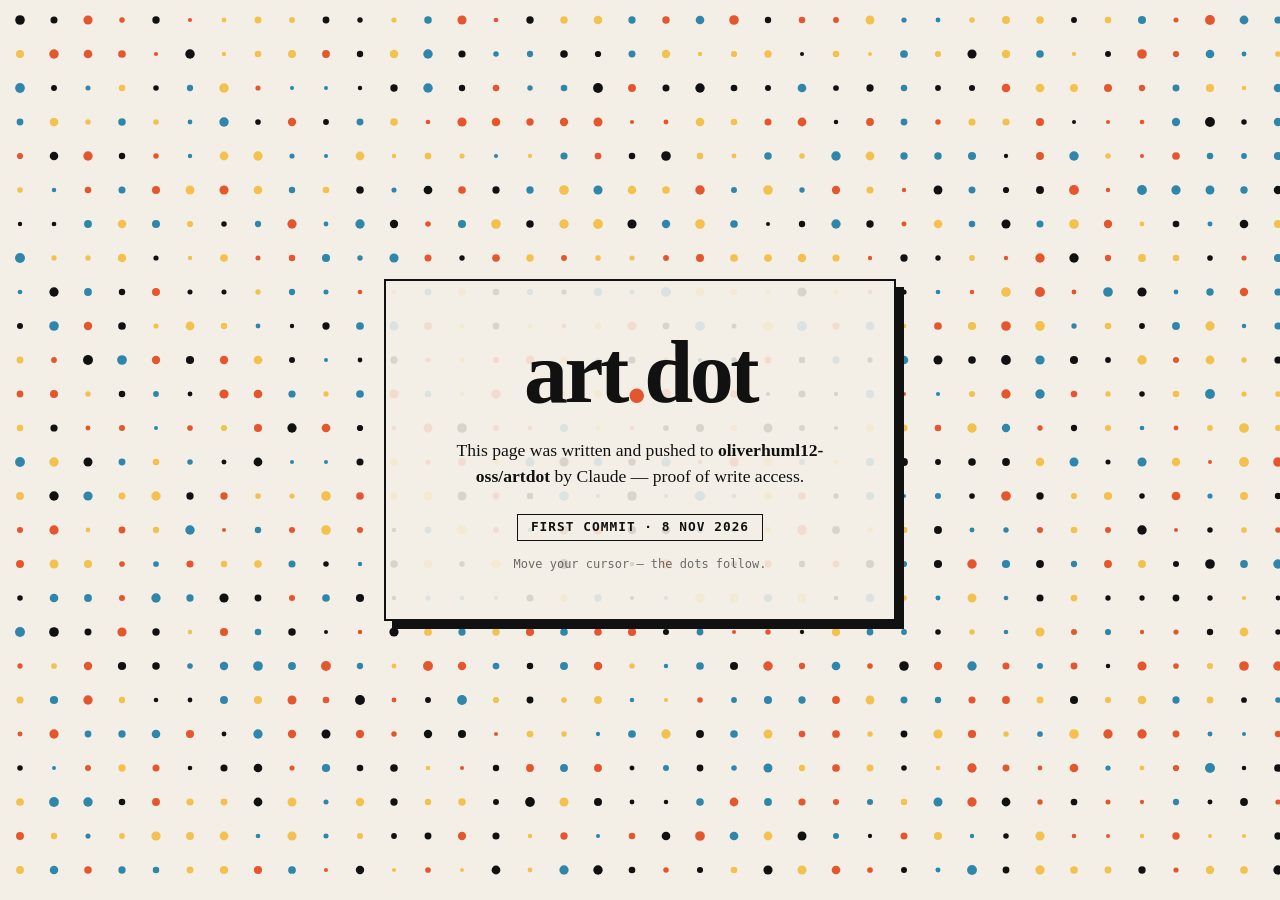
==== index.html @ b4661377 "Add artdot landing page proving write access Co-Authored-By: Claude Opus 5.5 <noreply@anthropic.com>" ====
<!DOCTYPE html>
<html lang="en">
<head>
<meta charset="UTF-8">
<meta name="viewport" content="width=device-width, initial-scale=1">
<title>artdot — written by Claude</title>
<style>
  :root { --ink:#111; --paper:#f4efe6; --accent:#e4572e; }
  * { box-sizing:border-box; margin:0; }
  body {
    min-height:100vh; display:grid; place-items:center;
    background:var(--paper); color:var(--ink);
    font-family: Georgia, "Times New Roman", serif;
    overflow:hidden;
  }
  canvas { position:fixed; inset:0; z-index:0; }
  main {
    position:relative; z-index:1; text-align:center;
    padding:3rem 2.5rem; background:rgba(244,239,230,.88);
    border:2px solid var(--ink); box-shadow:8px 8px 0 var(--ink);
    max-width:32rem;
  }
  h1 { font-size:clamp(3rem,10vw,5.5rem); letter-spacing:-.04em; line-height:1; }
  h1 span { color:var(--accent); }
  p { margin-top:1.25rem; font-size:1.1rem; line-height:1.5; }
  .stamp {
    display:inline-block; margin-top:1.5rem; padding:.4rem .8rem;
    font:600 .8rem/1 ui-monospace, Menlo, monospace; text-transform:uppercase;
    letter-spacing:.08em; border:1.5px solid var(--ink);
  }
  small { display:block; margin-top:1rem; font:.75rem ui-monospace, Menlo, monospace; opacity:.6; }
</style>
</head>
<body>
<canvas id="dots"></canvas>
<main>
  <h1>art<span>.</span>dot</h1>
  <p>This page was written and pushed to <strong>oliverhuml12-oss/artdot</strong> by Claude — proof of write access.</p>
  <div class="stamp">First commit · 8 Nov 2026</div>
  <small>Move your cursor — the dots follow.</small>
</main>
<script>
  const c = document.getElementById('dots'), x = c.getContext('2d');
  let W, H, dots = [], m = { x: -999, y: -999 };
  const colors = ['#111', '#e4572e', '#2e86ab', '#f2c14e'];
  function size() {
    W = c.width = innerWidth; H = c.height = innerHeight;
    dots = [];
    for (let gx = 20; gx < W; gx += 34)
      for (let gy = 20; gy < H; gy += 34)
        dots.push({ ox: gx, oy: gy, x: gx, y: gy, c: colors[(Math.random() * colors.length) | 0], r: 2 + Math.random() * 3 });
  }
  addEventListener('resize', size);
  addEventListener('pointermove', e => { m.x = e.clientX; m.y = e.clientY; });
  function tick() {
    x.clearRect(0, 0, W, H);
    for (const d of dots) {
      const dx = m.x - d.ox, dy = m.y - d.oy, dist = Math.hypot(dx, dy);
      const pull = dist < 160 ? (1 - dist / 160) * 0.35 : 0;
      d.x += (d.ox + dx * pull - d.x) * 0.12;
      d.y += (d.oy + dy * pull - d.y) * 0.12;
      x.fillStyle = d.c;
      x.beginPath(); x.arc(d.x, d.y, d.r * (1 + pull * 2), 0, 7); x.fill();
    }
    requestAnimationFrame(tick);
  }
  size(); tick();
</script>
</body>
</html>
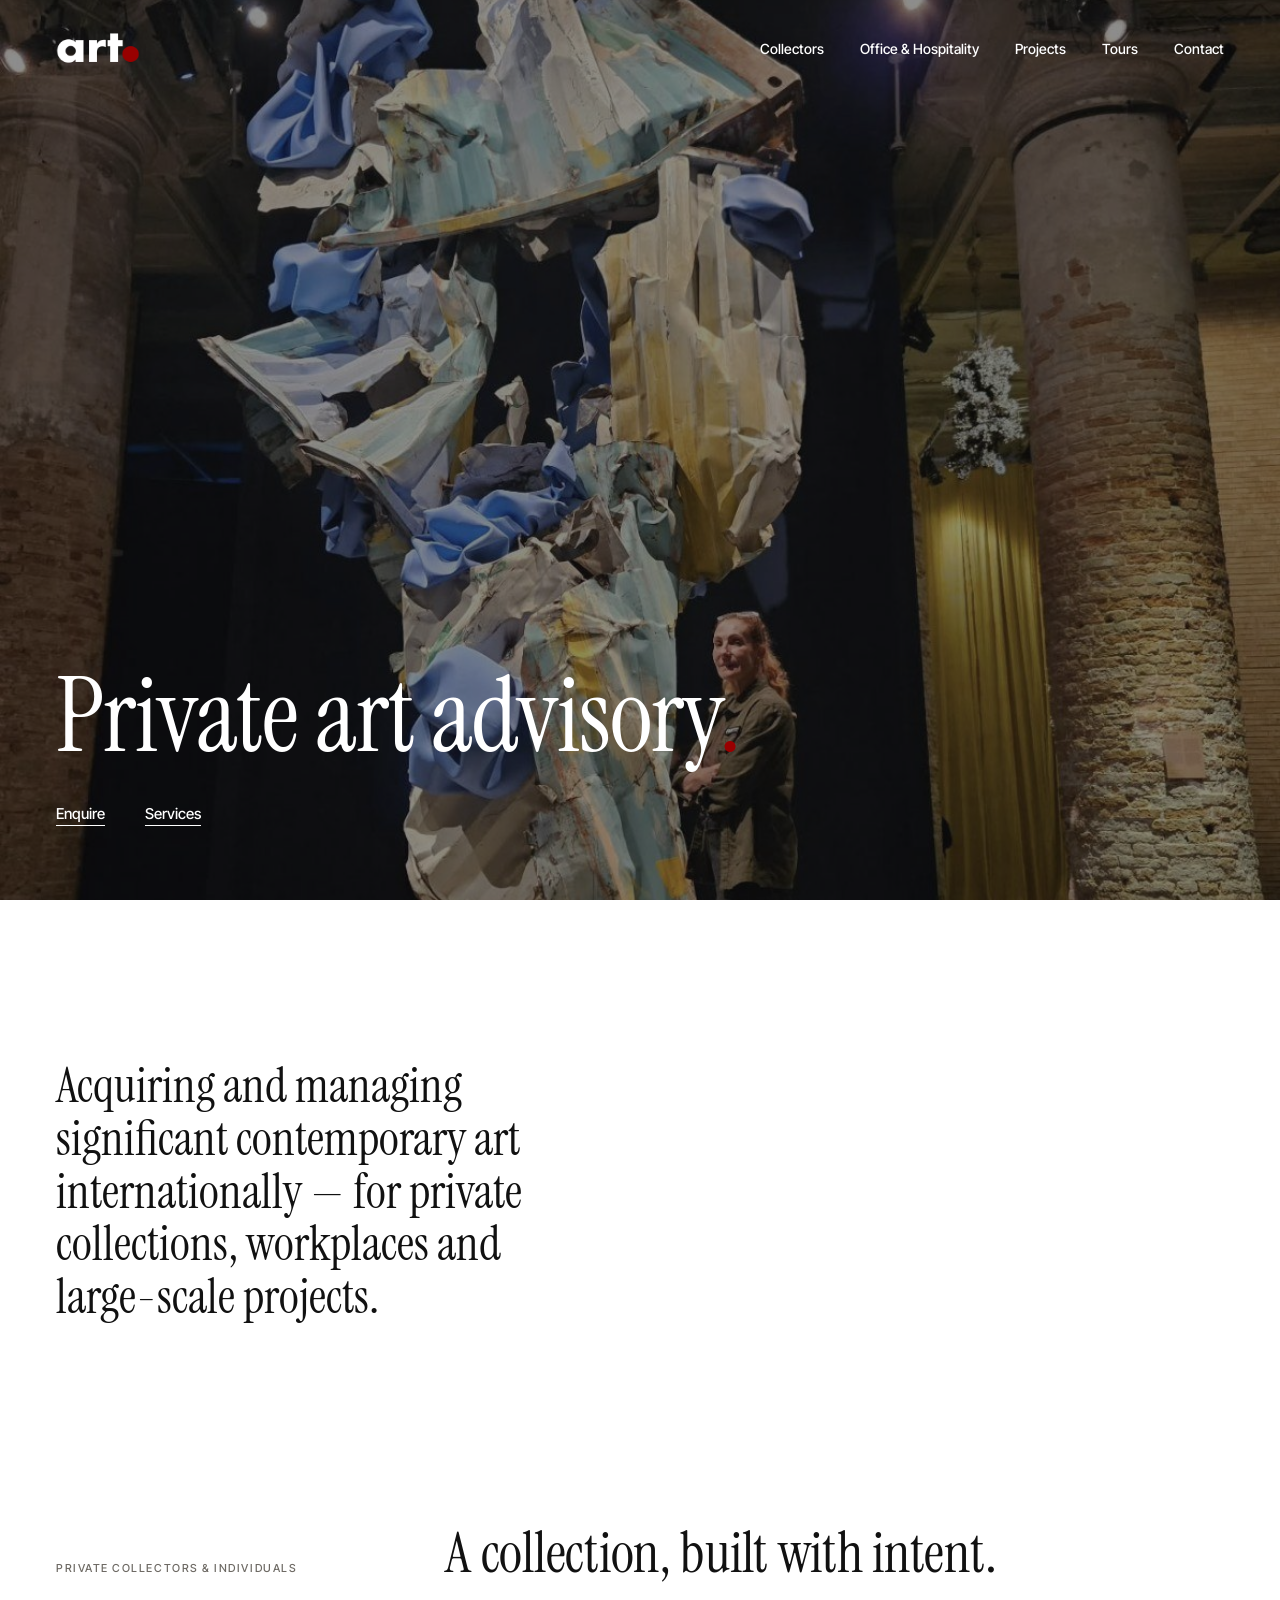
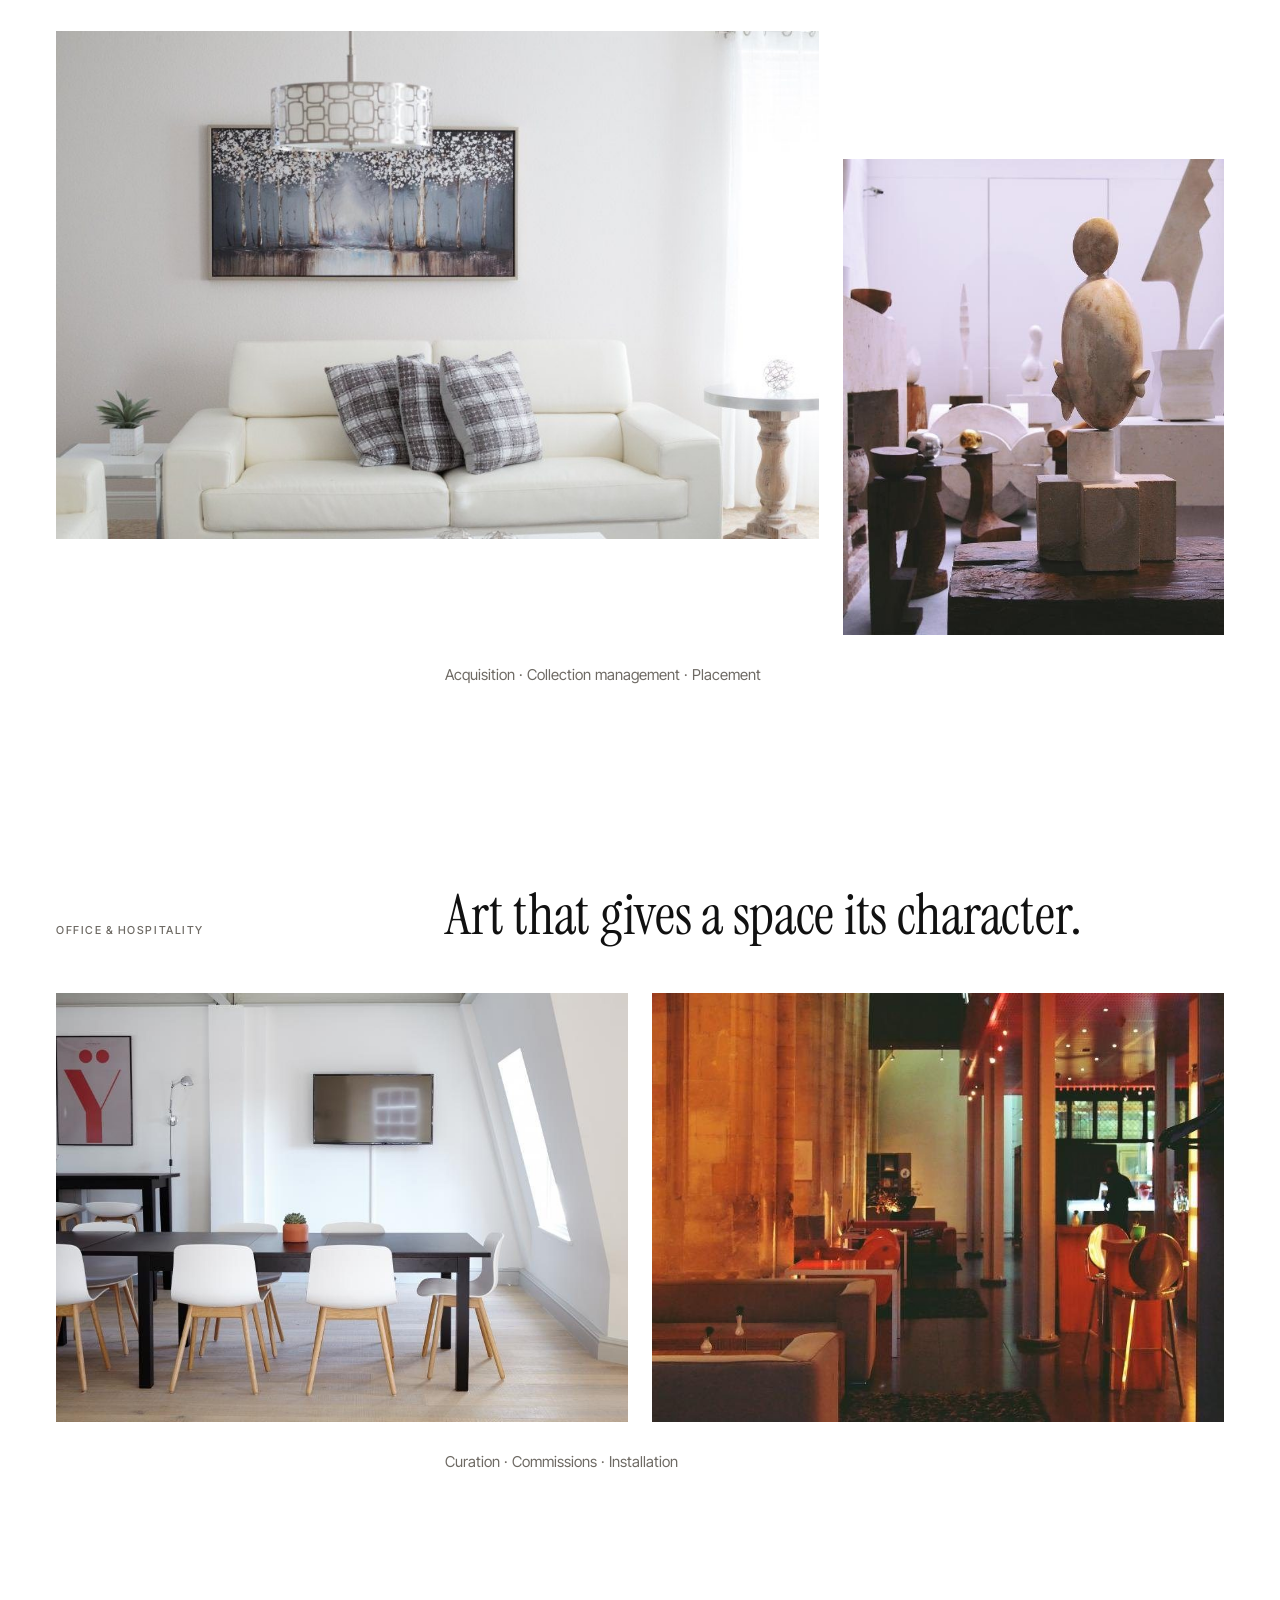
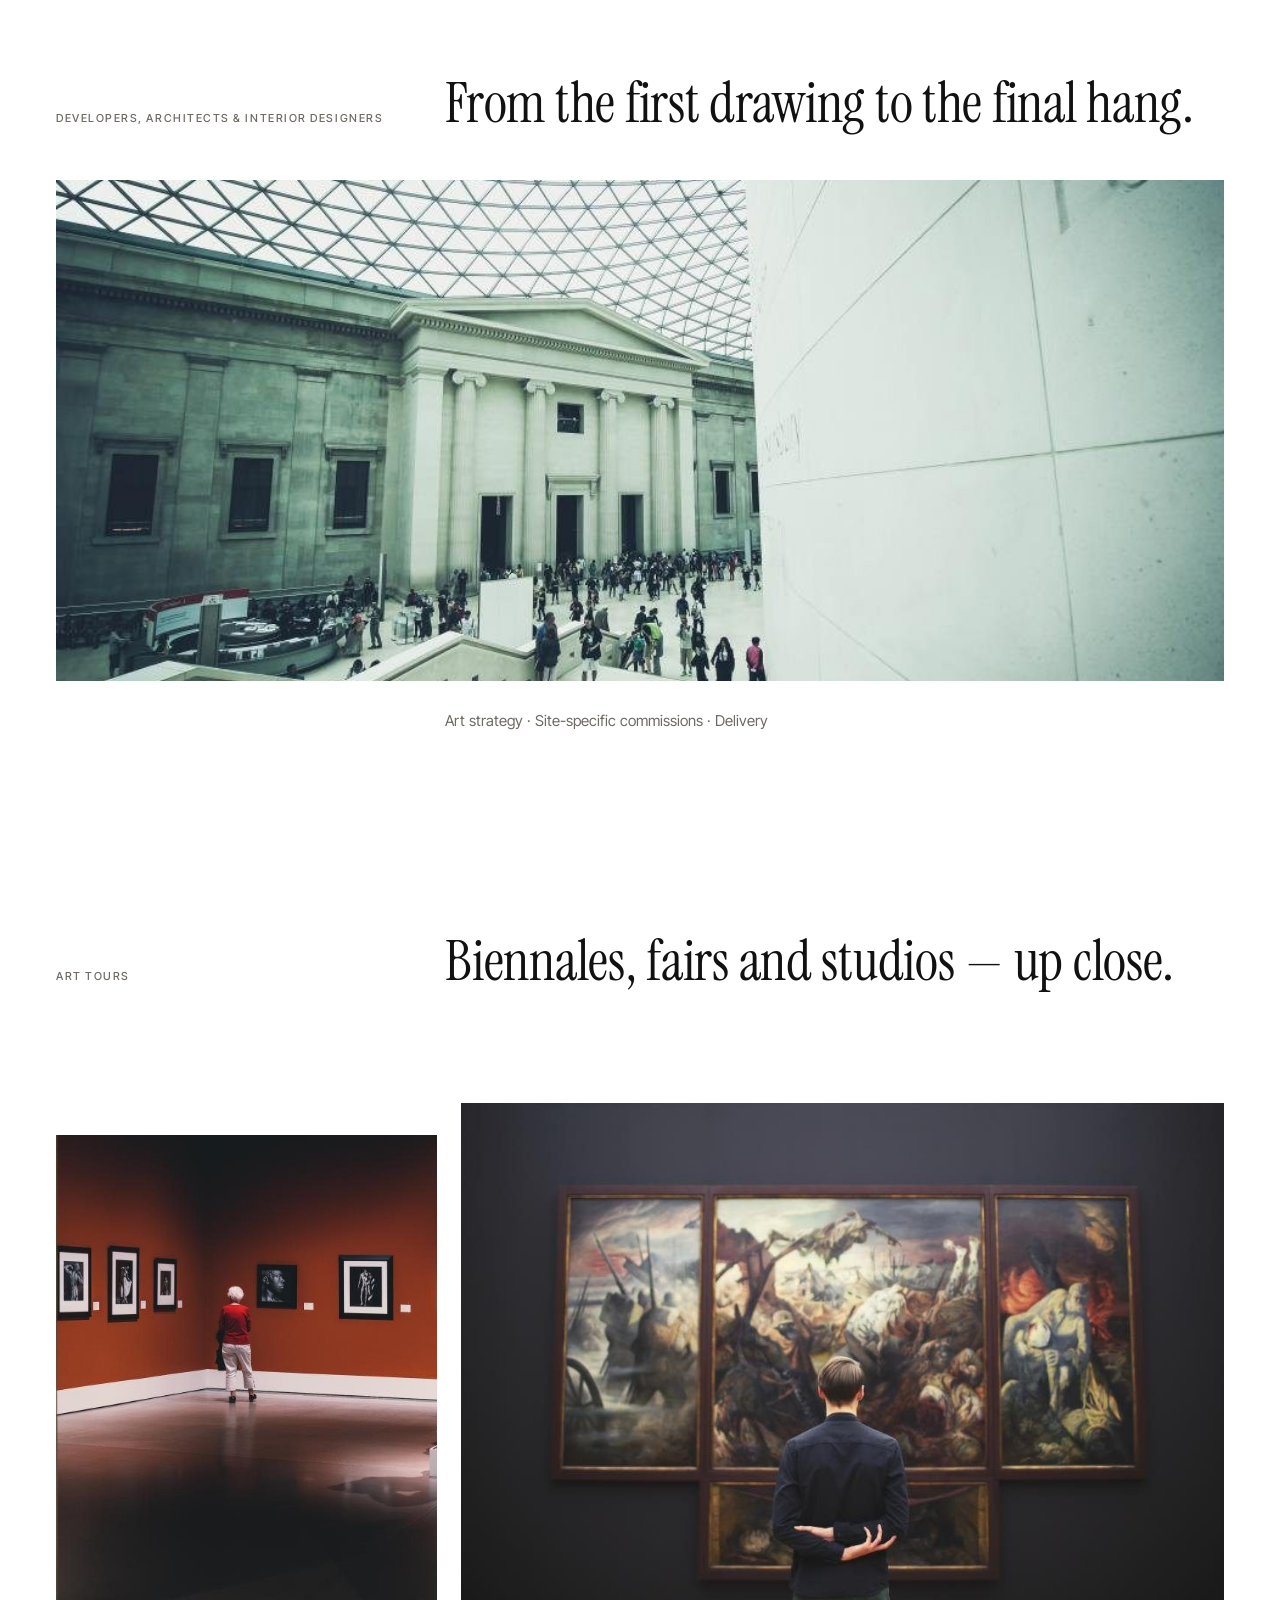
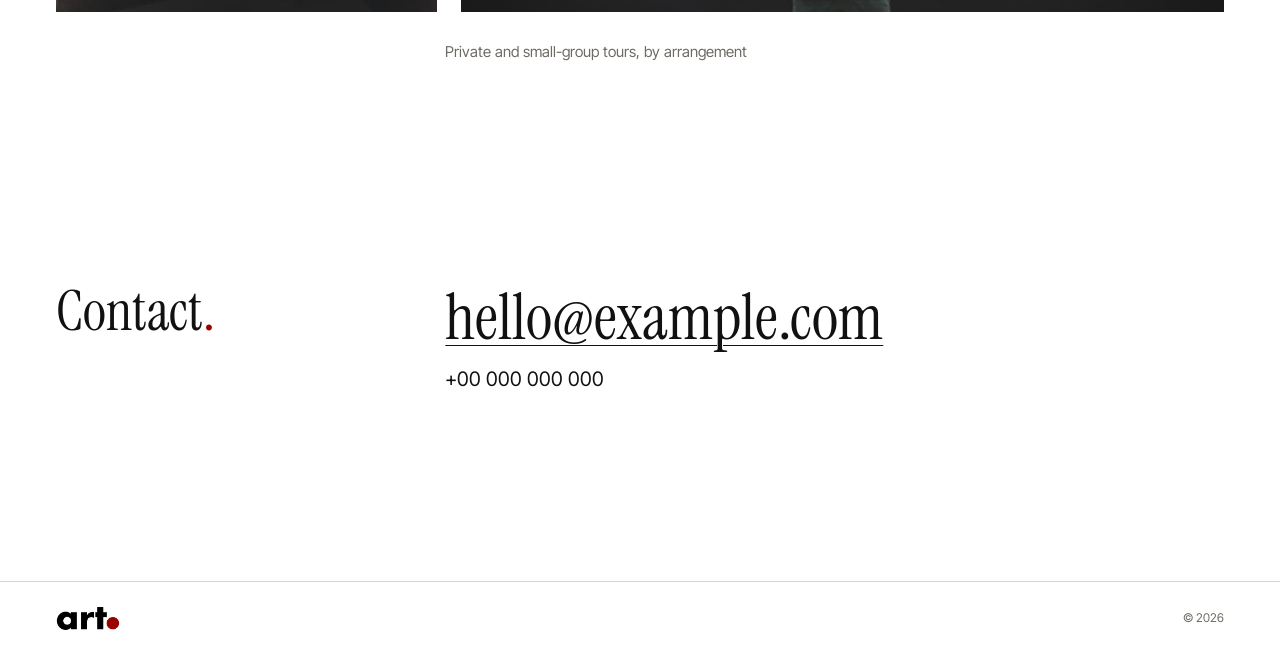
==== commit 1b0e069e: "Build one-page portfolio site for art. private art advisory Mobile-first static site: full-bleed dar" ====
--- a/index.html
+++ b/index.html
@@ -1,70 +1,97 @@
 <!DOCTYPE html>
 <html lang="en">
 <head>
-<meta charset="UTF-8">
+<meta charset="utf-8">
 <meta name="viewport" content="width=device-width, initial-scale=1">
-<title>artdot — written by Claude</title>
-<style>
-  :root { --ink:#111; --paper:#f4efe6; --accent:#e4572e; }
-  * { box-sizing:border-box; margin:0; }
-  body {
-    min-height:100vh; display:grid; place-items:center;
-    background:var(--paper); color:var(--ink);
-    font-family: Georgia, "Times New Roman", serif;
-    overflow:hidden;
-  }
-  canvas { position:fixed; inset:0; z-index:0; }
-  main {
-    position:relative; z-index:1; text-align:center;
-    padding:3rem 2.5rem; background:rgba(244,239,230,.88);
-    border:2px solid var(--ink); box-shadow:8px 8px 0 var(--ink);
-    max-width:32rem;
-  }
-  h1 { font-size:clamp(3rem,10vw,5.5rem); letter-spacing:-.04em; line-height:1; }
-  h1 span { color:var(--accent); }
-  p { margin-top:1.25rem; font-size:1.1rem; line-height:1.5; }
-  .stamp {
-    display:inline-block; margin-top:1.5rem; padding:.4rem .8rem;
-    font:600 .8rem/1 ui-monospace, Menlo, monospace; text-transform:uppercase;
-    letter-spacing:.08em; border:1.5px solid var(--ink);
-  }
-  small { display:block; margin-top:1rem; font:.75rem ui-monospace, Menlo, monospace; opacity:.6; }
-</style>
+<title>art. — Private art advisory</title>
+<meta name="description" content="Private art advisory for collectors, workplaces, hospitality and large-scale art projects.">
+<meta name="theme-color" content="#111111">
+<link rel="icon" href="assets/favicon.svg" type="image/svg+xml">
+<link rel="preconnect" href="https://fonts.googleapis.com">
+<link rel="preconnect" href="https://fonts.gstatic.com" crossorigin>
+<link href="https://fonts.googleapis.com/css2?family=Instrument+Serif:ital@0;1&family=Inter+Tight:wght@400;500&display=swap" rel="stylesheet">
+<link rel="stylesheet" href="styles.css">
 </head>
 <body>
-<canvas id="dots"></canvas>
-<main>
-  <h1>art<span>.</span>dot</h1>
-  <p>This page was written and pushed to <strong>oliverhuml12-oss/artdot</strong> by Claude — proof of write access.</p>
-  <div class="stamp">First commit · 8 Nov 2026</div>
-  <small>Move your cursor — the dots follow.</small>
+
+<header class="header">
+  <a href="#top" class="header__logo">
+    <img class="logo-light" src="assets/logo-light.png" alt="art." width="920" height="360">
+    <img class="logo-dark" src="assets/logo-dark.png" alt="" width="920" height="360">
+  </a>
+  <button class="header__toggle" type="button" aria-expanded="false" aria-controls="menu">Menu</button>
+  <nav class="menu" id="menu" aria-label="Main">
+    <a href="#collectors">Collectors</a>
+    <a href="#workplaces">Office &amp; Hospitality</a>
+    <a href="#projects">Projects</a>
+    <a href="#tours">Tours</a>
+    <a href="#contact">Contact</a>
+  </nav>
+</header>
+
+<main id="top">
+
+  <section class="hero">
+    <img class="hero__img" src="assets/img/advisor.jpg" alt="The advisor beside a suspended sculpture at the Arsenale, Venice" width="1192" height="1205">
+    <div class="hero__text">
+      <h1>Private art advisory<span class="dot">.</span></h1>
+      <div class="hero__links">
+        <a href="#contact">Enquire</a>
+        <a href="#collectors">Services</a>
+      </div>
+    </div>
+  </section>
+
+  <section class="intro wrap">
+    <p>Acquiring and managing significant contemporary art internationally — for private collections, workplaces and large-scale projects.</p>
+  </section>
+
+  <section class="section wrap" id="collectors">
+    <h2 class="section__title"><span class="label">Private collectors &amp; individuals</span>A collection, built with intent.</h2>
+    <div class="pair pair--offset">
+      <img src="assets/img/collectors.jpg" alt="A large painting above a white sofa" width="960" height="640" loading="lazy">
+      <img src="assets/img/collectors-2.jpg" alt="Sculptures in a white studio" width="960" height="720" loading="lazy">
+    </div>
+    <p class="section__meta">Acquisition · Collection management · Placement</p>
+  </section>
+
+  <section class="section wrap" id="workplaces">
+    <h2 class="section__title"><span class="label">Office &amp; Hospitality</span>Art that gives a space its character.</h2>
+    <div class="pair pair--even">
+      <img src="assets/img/office.jpg" alt="A meeting room with artwork on the wall" width="960" height="640" loading="lazy">
+      <img src="assets/img/hospitality.jpg" alt="A hotel lounge and bar" width="960" height="541" loading="lazy">
+    </div>
+    <p class="section__meta">Curation · Commissions · Installation</p>
+  </section>
+
+  <section class="section wrap" id="projects">
+    <h2 class="section__title"><span class="label">Developers, architects &amp; interior designers</span>From the first drawing to the final hang.</h2>
+    <img class="wide" src="assets/img/architecture.jpg" alt="A glass-roofed atrium" width="960" height="640" loading="lazy">
+    <p class="section__meta">Art strategy · Site-specific commissions · Delivery</p>
+  </section>
+
+  <section class="section wrap" id="tours">
+    <h2 class="section__title"><span class="label">Art tours</span>Biennales, fairs and studios — up close.</h2>
+    <div class="pair pair--offset pair--flip">
+      <img src="assets/img/tours.jpg" alt="A visitor studying a large painting" width="960" height="579" loading="lazy">
+      <img src="assets/img/tours-2.jpg" alt="A visitor in a gallery with red walls" width="960" height="640" loading="lazy">
+    </div>
+    <p class="section__meta">Private and small-group tours, by arrangement</p>
+  </section>
+
+  <section class="contact wrap" id="contact">
+    <h2>Contact<span class="dot">.</span></h2>
+    <a class="contact__mail" href="mailto:hello@example.com">hello@example.com</a>
+    <a href="tel:+00000000000">+00 000 000 000</a>
+  </section>
+
 </main>
-<script>
-  const c = document.getElementById('dots'), x = c.getContext('2d');
-  let W, H, dots = [], m = { x: -999, y: -999 };
-  const colors = ['#111', '#e4572e', '#2e86ab', '#f2c14e'];
-  function size() {
-    W = c.width = innerWidth; H = c.height = innerHeight;
-    dots = [];
-    for (let gx = 20; gx < W; gx += 34)
-      for (let gy = 20; gy < H; gy += 34)
-        dots.push({ ox: gx, oy: gy, x: gx, y: gy, c: colors[(Math.random() * colors.length) | 0], r: 2 + Math.random() * 3 });
-  }
-  addEventListener('resize', size);
-  addEventListener('pointermove', e => { m.x = e.clientX; m.y = e.clientY; });
-  function tick() {
-    x.clearRect(0, 0, W, H);
-    for (const d of dots) {
-      const dx = m.x - d.ox, dy = m.y - d.oy, dist = Math.hypot(dx, dy);
-      const pull = dist < 160 ? (1 - dist / 160) * 0.35 : 0;
-      d.x += (d.ox + dx * pull - d.x) * 0.12;
-      d.y += (d.oy + dy * pull - d.y) * 0.12;
-      x.fillStyle = d.c;
-      x.beginPath(); x.arc(d.x, d.y, d.r * (1 + pull * 2), 0, 7); x.fill();
-    }
-    requestAnimationFrame(tick);
-  }
-  size(); tick();
-</script>
+
+<footer class="footer wrap">
+  <img src="assets/logo-dark.png" alt="art." width="920" height="360" loading="lazy">
+  <span>© 2026</span>
+</footer>
+
+<script src="script.js" defer></script>
 </body>
 </html>
--- a/styles.css
+++ b/styles.css
@@ -0,0 +1,331 @@
+/* art. — mobile first */
+
+:root {
+  --ink: #111111;
+  --paper: #ffffff;
+  --stone: #6e6a64;
+  --plaster: #d9d4cc;
+  --red: #990000;
+  --serif: "Instrument Serif", Georgia, serif;
+  --sans: "Inter Tight", system-ui, sans-serif;
+  --gutter: 20px;
+}
+
+*, *::before, *::after { box-sizing: border-box; }
+
+html { scroll-behavior: smooth; -webkit-text-size-adjust: 100%; }
+@media (prefers-reduced-motion: reduce) { html { scroll-behavior: auto; } }
+
+body {
+  margin: 0;
+  background: var(--paper);
+  color: var(--ink);
+  font: 400 16px/1.55 var(--sans);
+  -webkit-font-smoothing: antialiased;
+}
+
+img { display: block; max-width: 100%; height: auto; }
+h1, h2, p { margin: 0; font-weight: 400; }
+a { color: inherit; }
+:focus-visible { outline: 2px solid var(--red); outline-offset: 3px; }
+
+.wrap { padding-left: var(--gutter); padding-right: var(--gutter); }
+.dot { color: var(--red); }
+.label {
+  display: block;
+  margin-bottom: 14px;
+  font: 500 11px/1.4 var(--sans);
+  letter-spacing: .14em;
+  text-transform: uppercase;
+  color: var(--stone);
+}
+
+/* Header */
+
+.header {
+  position: absolute;
+  inset: 0 0 auto 0;
+  z-index: 10;
+  display: flex;
+  align-items: center;
+  justify-content: space-between;
+  height: 64px;
+  padding: 0 var(--gutter);
+  color: var(--paper);
+}
+.header__logo { position: relative; z-index: 2; display: block; }
+.header__logo img { width: 64px; }
+.header__logo .logo-dark { display: none; }
+
+.header__toggle {
+  position: relative;
+  z-index: 2;
+  min-height: 44px;
+  padding: 0;
+  border: 0;
+  background: none;
+  color: inherit;
+  font: 500 14px var(--sans);
+  cursor: pointer;
+}
+
+.menu {
+  position: fixed;
+  inset: 0;
+  z-index: 1;
+  display: none;
+  flex-direction: column;
+  justify-content: center;
+  padding: 0 var(--gutter);
+  background: var(--paper);
+  color: var(--ink);
+}
+.menu a {
+  padding: 14px 0;
+  border-bottom: 1px solid var(--plaster);
+  font: 36px/1.1 var(--serif);
+  text-decoration: none;
+}
+.menu a:first-child { border-top: 1px solid var(--plaster); }
+
+.is-open .menu { display: flex; }
+.is-open .header { position: fixed; color: var(--ink); }
+.is-open .header__logo .logo-light { display: none; }
+.is-open .header__logo .logo-dark { display: block; }
+.is-open { overflow: hidden; }
+
+/* Hero */
+
+.hero {
+  position: relative;
+  height: 100vh;
+  height: 100svh;
+  min-height: 560px;
+  overflow: hidden;
+  background: var(--ink);
+  color: var(--paper);
+}
+.hero__img {
+  position: absolute;
+  inset: 0;
+  width: 100%;
+  height: 100%;
+  object-fit: cover;
+  object-position: 58% 35%;
+}
+.hero::after {
+  content: "";
+  position: absolute;
+  inset: 0;
+  background: rgba(17, 17, 17, .48);
+}
+.hero__text {
+  position: absolute;
+  z-index: 1;
+  left: var(--gutter);
+  right: var(--gutter);
+  bottom: 28px;
+}
+.hero h1 {
+  font: 46px/.95 var(--serif);
+  letter-spacing: -.01em;
+}
+.hero__links { display: flex; gap: 28px; margin-top: 18px; }
+.hero__links a {
+  display: inline-flex;
+  align-items: center;
+  min-height: 44px;
+  font-size: 15px;
+  font-weight: 500;
+  text-decoration: underline;
+  text-decoration-thickness: 1px;
+  text-underline-offset: 6px;
+}
+
+/* Intro */
+
+.intro { padding-top: 88px; }
+.intro p { max-width: 30ch; font: 27px/1.2 var(--serif); }
+
+/* Sections */
+
+.section { padding-top: 112px; }
+.section__title {
+  margin-bottom: 28px;
+  font: 34px/1.05 var(--serif);
+  letter-spacing: -.005em;
+}
+.section__meta {
+  margin-top: 22px;
+  font-size: 14px;
+  color: var(--stone);
+}
+
+.pair img, .wide { width: 100%; object-fit: cover; }
+
+/* first image bleeds to the screen edge on phones */
+.pair img:first-child, .wide {
+  width: calc(100% + 2 * var(--gutter));
+  max-width: none;
+  margin-left: calc(-1 * var(--gutter));
+  aspect-ratio: 4 / 3;
+}
+.pair--offset img:last-child {
+  width: 64%;
+  margin: 12px 0 0 auto;
+  aspect-ratio: 4 / 5;
+}
+.pair--flip img:last-child { margin-left: 0; }
+
+/* office & hospitality: swipe on phones */
+.pair--even {
+  display: flex;
+  gap: 10px;
+  margin: 0 calc(-1 * var(--gutter));
+  padding: 0 var(--gutter);
+  overflow-x: auto;
+  scroll-snap-type: x mandatory;
+  scrollbar-width: none;
+}
+.pair--even::-webkit-scrollbar { display: none; }
+.pair--even img,
+.pair--even img:first-child {
+  flex: 0 0 84%;
+  width: 84%;
+  margin: 0;
+  aspect-ratio: 4 / 5;
+  scroll-snap-align: start;
+}
+
+/* Contact */
+
+.contact {
+  display: flex;
+  flex-direction: column;
+  align-items: flex-start;
+  gap: 6px;
+  padding-top: 136px;
+  padding-bottom: 120px;
+}
+.contact h2 { margin-bottom: 22px; font: 34px/1 var(--serif); }
+.contact a {
+  display: inline-flex;
+  align-items: center;
+  min-height: 44px;
+  font-size: 17px;
+  text-decoration: none;
+}
+.contact__mail {
+  font: 30px/1.1 var(--serif) !important;
+  text-decoration: underline !important;
+  text-decoration-thickness: 1px !important;
+  text-underline-offset: 6px;
+}
+.contact a:hover { color: var(--red); }
+
+/* Footer */
+
+.footer {
+  display: flex;
+  align-items: center;
+  justify-content: space-between;
+  padding-top: 24px;
+  padding-bottom: 32px;
+  border-top: 1px solid var(--plaster);
+  font-size: 12px;
+  color: var(--stone);
+}
+.footer img { width: 56px; }
+
+/* Desktop */
+
+@media (min-width: 900px) {
+  :root { --gutter: 56px; }
+
+  main > .wrap, .footer { max-width: 1440px; margin-left: auto; margin-right: auto; }
+
+  .header { height: 96px; }
+  .header__logo img { width: 84px; }
+  .header__toggle { display: none; }
+  .menu {
+    position: static;
+    display: flex;
+    flex-direction: row;
+    gap: 36px;
+    padding: 0;
+    background: none;
+    color: inherit;
+  }
+  .menu a, .menu a:first-child {
+    padding: 0;
+    border: 0;
+    font: 500 14px var(--sans);
+  }
+  .menu a:hover { text-decoration: underline; text-underline-offset: 6px; }
+
+  .hero { min-height: 680px; }
+  .hero__img { object-position: 50% 40%; }
+  .hero__text { bottom: 64px; }
+  .hero h1 { font-size: 104px; }
+  .hero__links { gap: 40px; margin-top: 26px; }
+
+  .intro { padding-top: 160px; }
+  .intro p { max-width: 24ch; font-size: 48px; line-height: 1.1; }
+
+  .section { padding-top: 200px; }
+  .section__title {
+    display: grid;
+    grid-template-columns: 1fr 2fr;
+    align-items: baseline;
+    margin-bottom: 48px;
+    font-size: 56px;
+  }
+  .section__title .label { margin: 0; }
+  .section__meta { margin-top: 28px; padding-left: calc(100% / 3); font-size: 15px; }
+
+  .pair img, .pair img:first-child, .wide {
+    width: 100%;
+    margin: 0;
+  }
+
+  .pair--offset {
+    display: grid;
+    grid-template-columns: 8fr 4fr;
+    gap: 24px;
+    align-items: end;
+  }
+  .pair--offset img:first-child { aspect-ratio: 3 / 2; }
+  .pair--offset img:last-child { width: 100%; margin: 0 0 -96px; aspect-ratio: 4 / 5; }
+  .pair--offset + .section__meta { margin-top: 124px; }
+
+  .pair--flip { grid-template-columns: 4fr 8fr; }
+  .pair--flip img:first-child { order: 2; }
+  .pair--flip img:last-child { order: 1; align-self: start; margin: 96px 0 0; }
+  .pair--flip + .section__meta { margin-top: 28px; }
+
+  .pair--even {
+    display: grid;
+    grid-template-columns: 1fr 1fr;
+    gap: 24px;
+    margin: 0;
+    padding: 0;
+    overflow: visible;
+  }
+  .pair--even img, .pair--even img:first-child { width: 100%; aspect-ratio: 4 / 3; }
+
+  .wide { aspect-ratio: 21 / 9; }
+
+  .contact {
+    display: grid;
+    grid-template-columns: 1fr 2fr;
+    column-gap: 0;
+    row-gap: 4px;
+    padding-top: 220px;
+    padding-bottom: 180px;
+  }
+  .contact h2 { grid-row: span 2; margin: 0; font-size: 56px; }
+  .contact__mail { font-size: 64px !important; }
+  .contact a:last-child { grid-column: 2; font-size: 20px; }
+
+  .footer img { width: 64px; }
+}
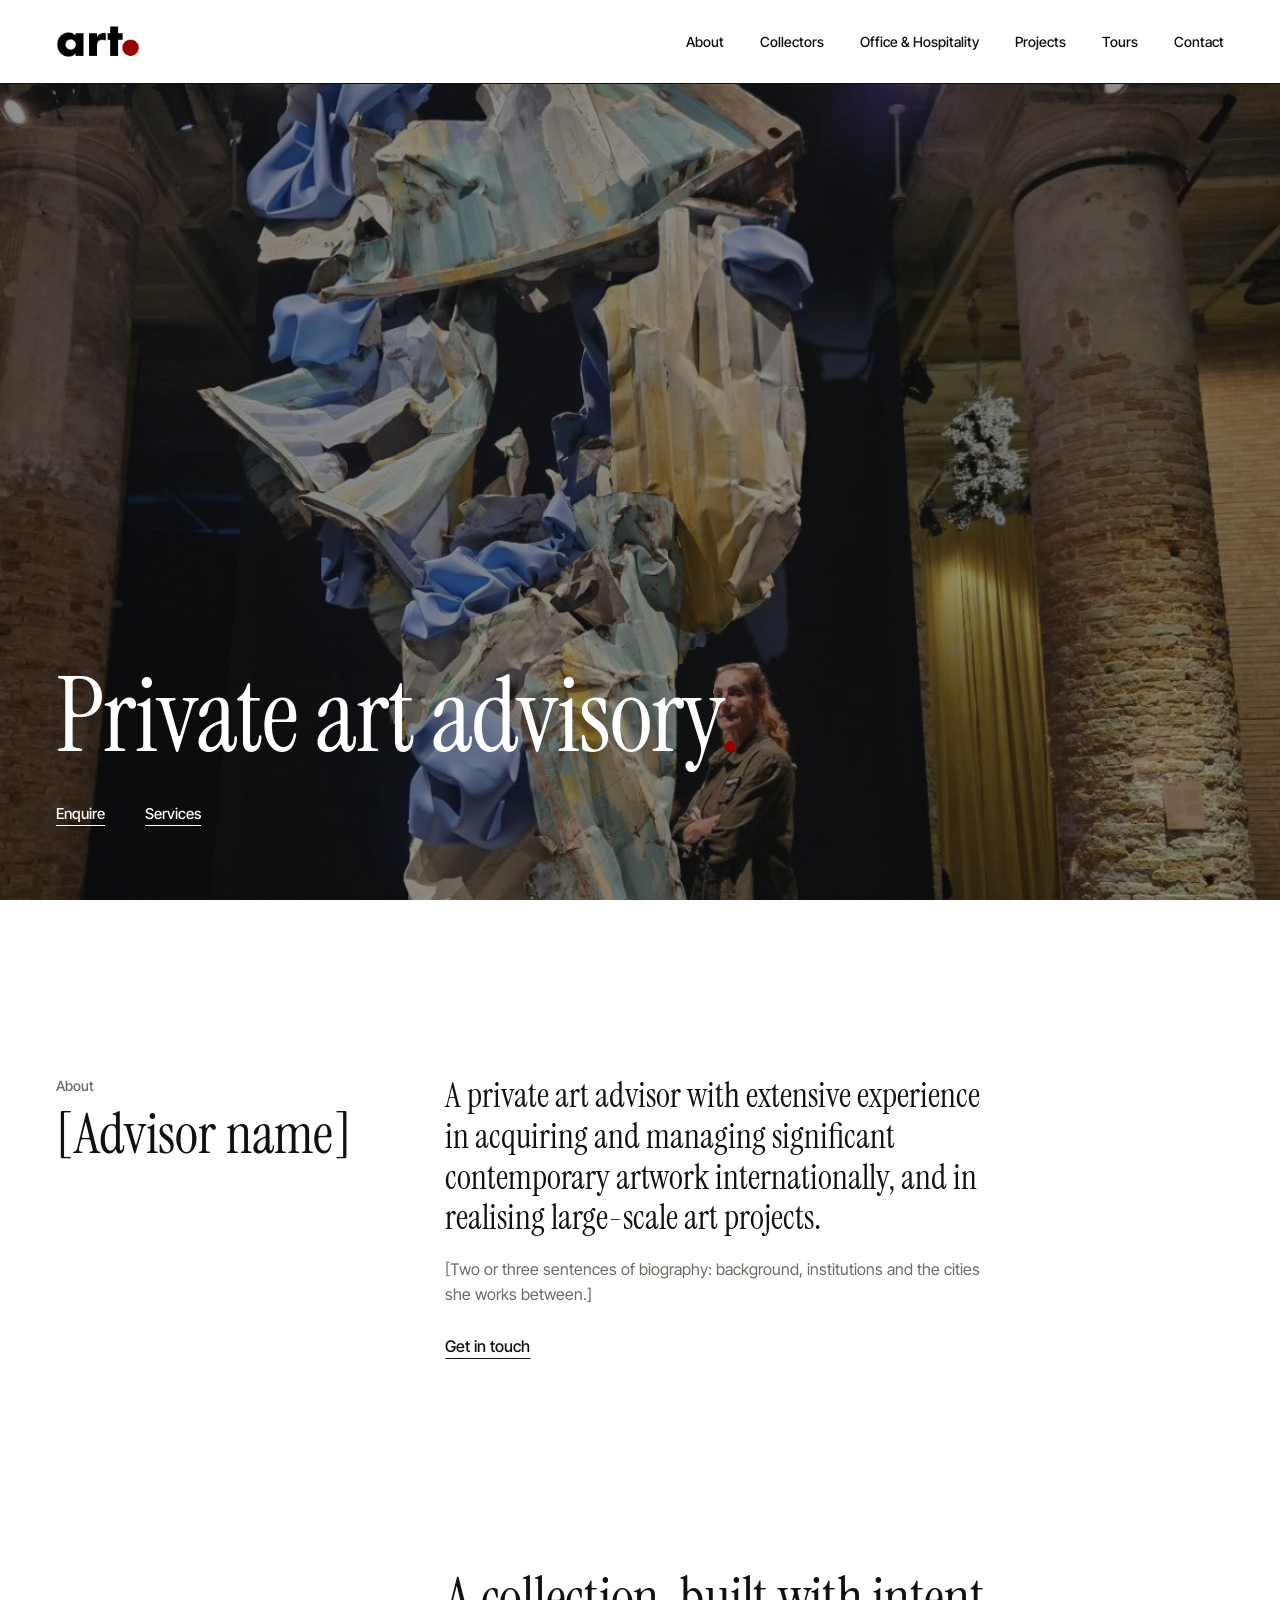
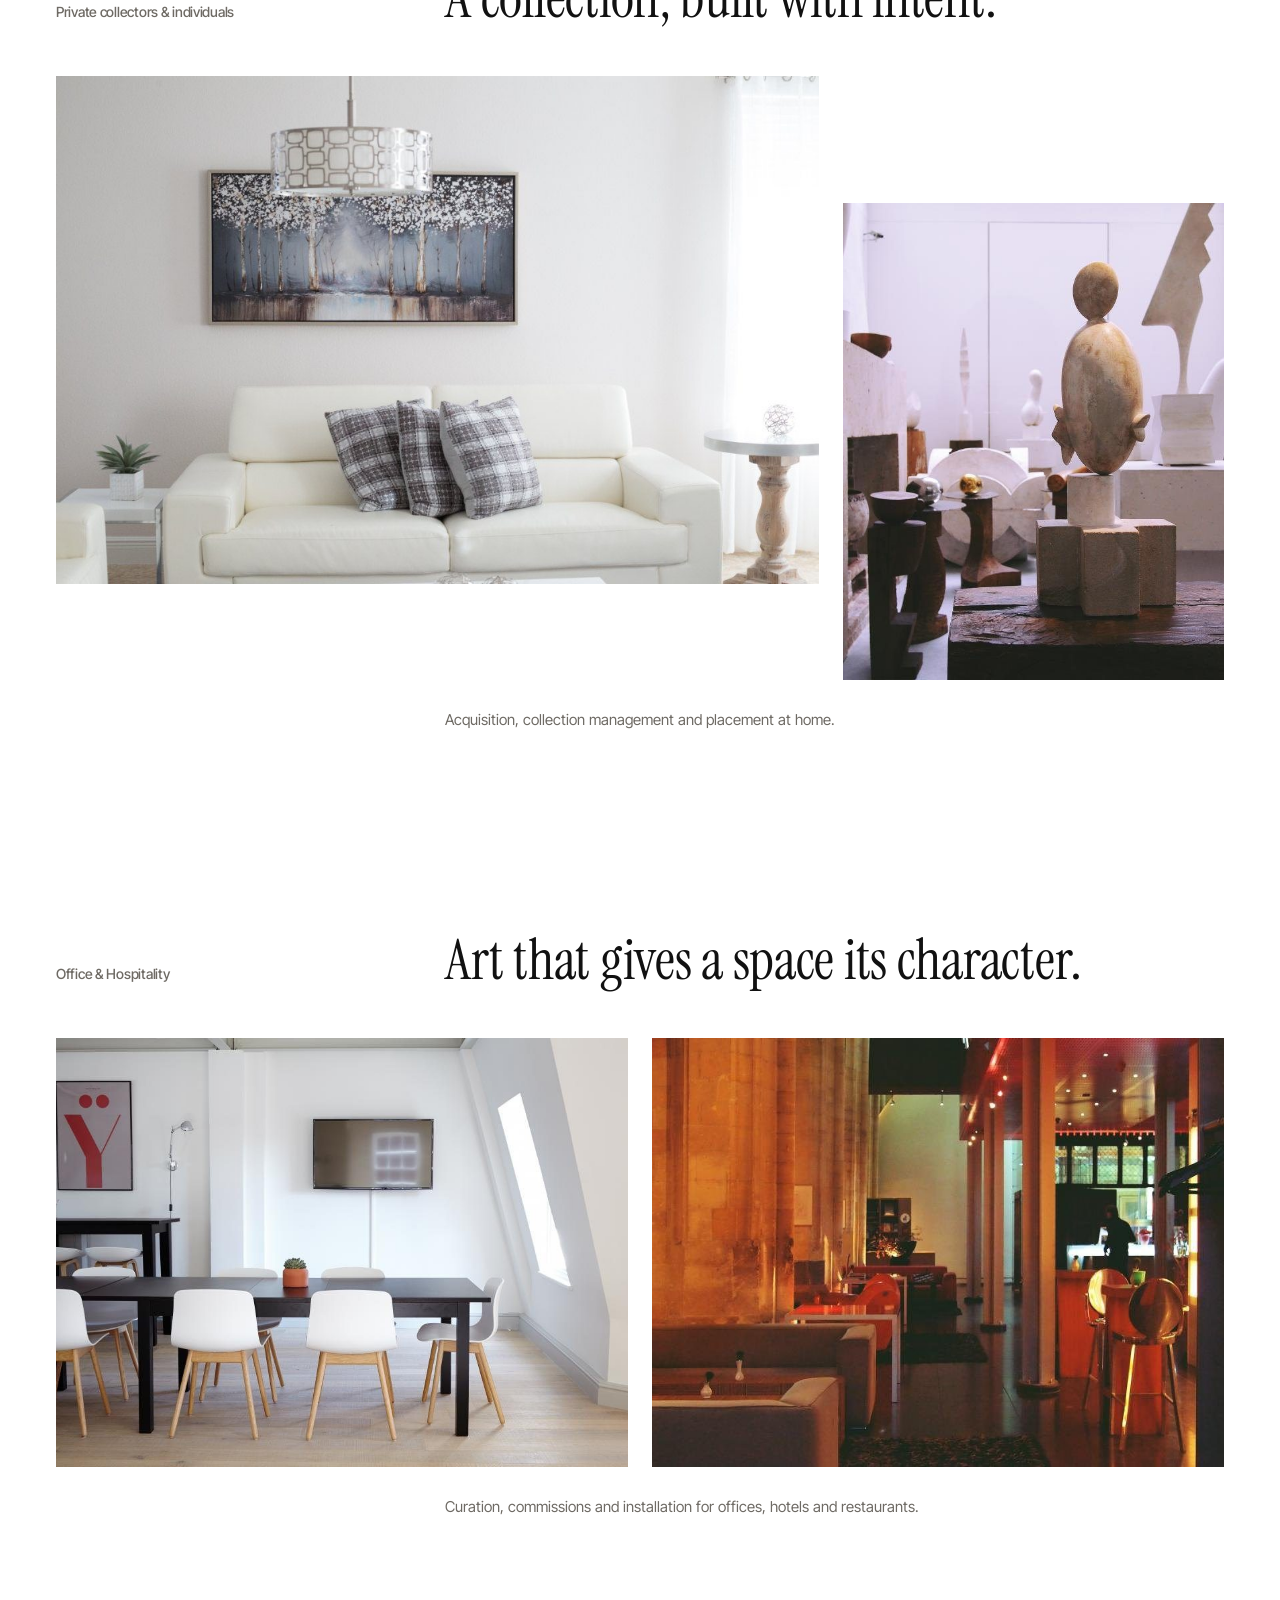
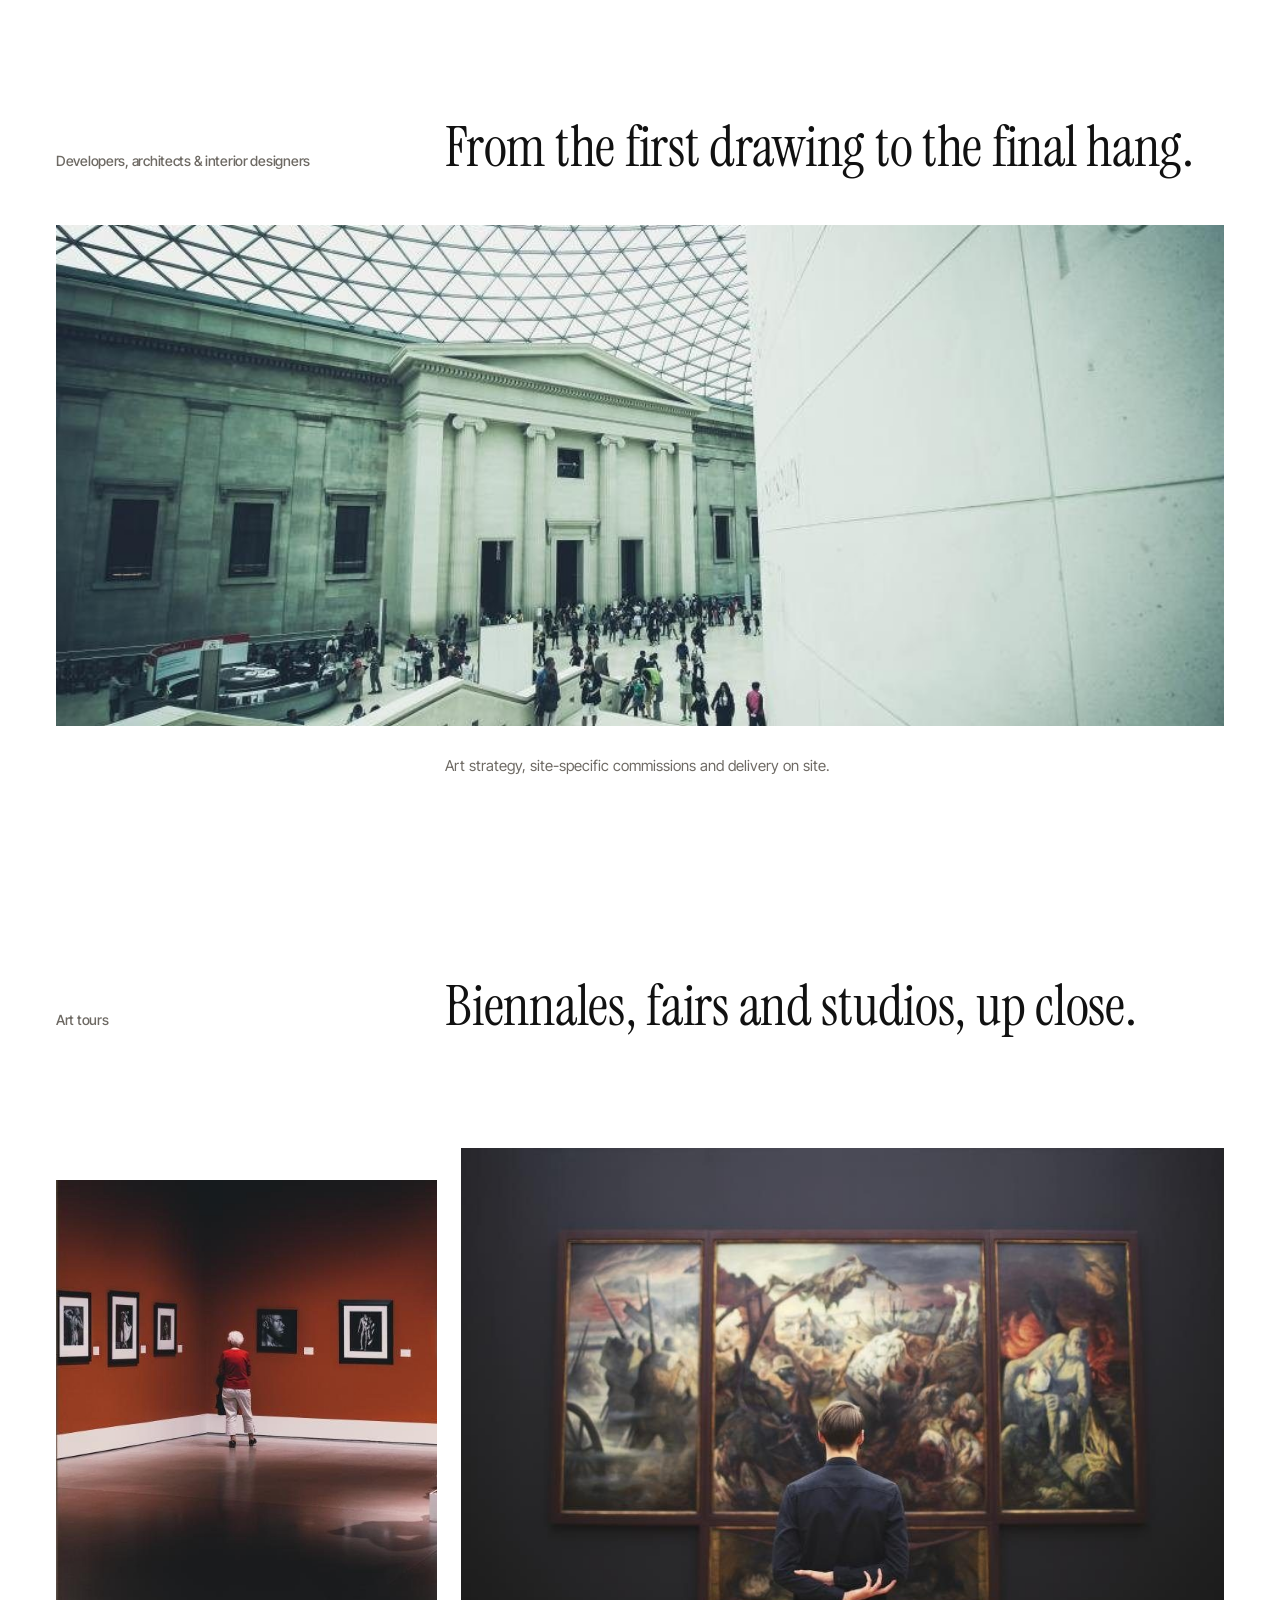
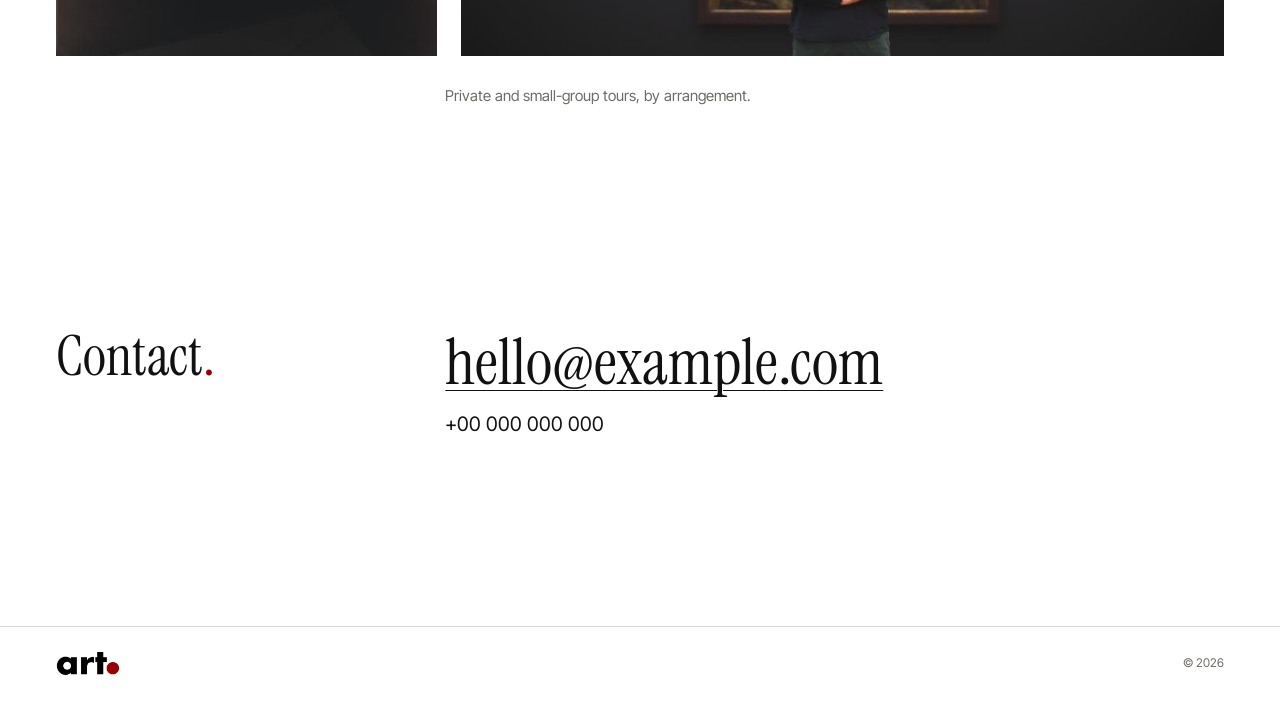
==== commit ea516b52: "Solid sticky header, add About section, drop template tells - Header is now a white sticky bar with " ====
--- a/index.html
+++ b/index.html
@@ -15,12 +15,10 @@
 <body>
 
 <header class="header">
-  <a href="#top" class="header__logo">
-    <img class="logo-light" src="assets/logo-light.png" alt="art." width="920" height="360">
-    <img class="logo-dark" src="assets/logo-dark.png" alt="" width="920" height="360">
-  </a>
+  <a href="#top" class="header__logo"><img src="assets/logo-dark.png" alt="art." width="920" height="360"></a>
   <button class="header__toggle" type="button" aria-expanded="false" aria-controls="menu">Menu</button>
   <nav class="menu" id="menu" aria-label="Main">
+    <a href="#about">About</a>
     <a href="#collectors">Collectors</a>
     <a href="#workplaces">Office &amp; Hospitality</a>
     <a href="#projects">Projects</a>
@@ -42,8 +40,13 @@
     </div>
   </section>
 
-  <section class="intro wrap">
-    <p>Acquiring and managing significant contemporary art internationally — for private collections, workplaces and large-scale projects.</p>
+  <section class="about wrap" id="about">
+    <h2 class="about__name"><span class="label">About</span>[Advisor name]</h2>
+    <div class="about__text">
+      <p class="about__lead">A private art advisor with extensive experience in acquiring and managing significant contemporary artwork internationally, and in realising large-scale art projects.</p>
+      <p>[Two or three sentences of biography: background, institutions and the cities she works between.]</p>
+      <a href="#contact">Get in touch</a>
+    </div>
   </section>
 
   <section class="section wrap" id="collectors">
@@ -52,7 +55,7 @@
       <img src="assets/img/collectors.jpg" alt="A large painting above a white sofa" width="960" height="640" loading="lazy">
       <img src="assets/img/collectors-2.jpg" alt="Sculptures in a white studio" width="960" height="720" loading="lazy">
     </div>
-    <p class="section__meta">Acquisition · Collection management · Placement</p>
+    <p class="section__meta">Acquisition, collection management and placement at home.</p>
   </section>
 
   <section class="section wrap" id="workplaces">
@@ -61,22 +64,22 @@
       <img src="assets/img/office.jpg" alt="A meeting room with artwork on the wall" width="960" height="640" loading="lazy">
       <img src="assets/img/hospitality.jpg" alt="A hotel lounge and bar" width="960" height="541" loading="lazy">
     </div>
-    <p class="section__meta">Curation · Commissions · Installation</p>
+    <p class="section__meta">Curation, commissions and installation for offices, hotels and restaurants.</p>
   </section>
 
   <section class="section wrap" id="projects">
     <h2 class="section__title"><span class="label">Developers, architects &amp; interior designers</span>From the first drawing to the final hang.</h2>
     <img class="wide" src="assets/img/architecture.jpg" alt="A glass-roofed atrium" width="960" height="640" loading="lazy">
-    <p class="section__meta">Art strategy · Site-specific commissions · Delivery</p>
+    <p class="section__meta">Art strategy, site-specific commissions and delivery on site.</p>
   </section>
 
   <section class="section wrap" id="tours">
-    <h2 class="section__title"><span class="label">Art tours</span>Biennales, fairs and studios — up close.</h2>
+    <h2 class="section__title"><span class="label">Art tours</span>Biennales, fairs and studios, up close.</h2>
     <div class="pair pair--offset pair--flip">
       <img src="assets/img/tours.jpg" alt="A visitor studying a large painting" width="960" height="579" loading="lazy">
       <img src="assets/img/tours-2.jpg" alt="A visitor in a gallery with red walls" width="960" height="640" loading="lazy">
     </div>
-    <p class="section__meta">Private and small-group tours, by arrangement</p>
+    <p class="section__meta">Private and small-group tours, by arrangement.</p>
   </section>
 
   <section class="contact wrap" id="contact">
--- a/styles.css
+++ b/styles.css
@@ -9,11 +9,12 @@
   --serif: "Instrument Serif", Georgia, serif;
   --sans: "Inter Tight", system-ui, sans-serif;
   --gutter: 20px;
+  --header-h: 60px;
 }
 
 *, *::before, *::after { box-sizing: border-box; }
 
-html { scroll-behavior: smooth; -webkit-text-size-adjust: 100%; }
+html { scroll-padding-top: var(--header-h); scroll-behavior: smooth; -webkit-text-size-adjust: 100%; }
 @media (prefers-reduced-motion: reduce) { html { scroll-behavior: auto; } }
 
 body {
@@ -33,29 +34,28 @@
 .dot { color: var(--red); }
 .label {
   display: block;
-  margin-bottom: 14px;
-  font: 500 11px/1.4 var(--sans);
-  letter-spacing: .14em;
-  text-transform: uppercase;
+  margin-bottom: 10px;
+  font: 500 14px/1.4 var(--sans);
   color: var(--stone);
 }
 
 /* Header */
 
 .header {
-  position: absolute;
-  inset: 0 0 auto 0;
+  position: sticky;
+  top: 0;
   z-index: 10;
   display: flex;
   align-items: center;
   justify-content: space-between;
-  height: 64px;
+  height: var(--header-h);
   padding: 0 var(--gutter);
-  color: var(--paper);
-}
-.header__logo { position: relative; z-index: 2; display: block; }
+  background: var(--paper);
+  color: var(--ink);
+  border-bottom: 1px solid var(--ink);
+}
+.header__logo { display: block; }
 .header__logo img { width: 64px; }
-.header__logo .logo-dark { display: none; }
 
 .header__toggle {
   position: relative;
@@ -71,7 +71,7 @@
 
 .menu {
   position: fixed;
-  inset: 0;
+  inset: var(--header-h) 0 0 0;
   z-index: 1;
   display: none;
   flex-direction: column;
@@ -89,18 +89,15 @@
 .menu a:first-child { border-top: 1px solid var(--plaster); }
 
 .is-open .menu { display: flex; }
-.is-open .header { position: fixed; color: var(--ink); }
-.is-open .header__logo .logo-light { display: none; }
-.is-open .header__logo .logo-dark { display: block; }
 .is-open { overflow: hidden; }
 
 /* Hero */
 
 .hero {
   position: relative;
-  height: 100vh;
-  height: 100svh;
-  min-height: 560px;
+  height: calc(100vh - var(--header-h));
+  height: calc(100svh - var(--header-h));
+  min-height: 520px;
   overflow: hidden;
   background: var(--ink);
   color: var(--paper);
@@ -142,10 +139,23 @@
   text-underline-offset: 6px;
 }
 
-/* Intro */
-
-.intro { padding-top: 88px; }
-.intro p { max-width: 30ch; font: 27px/1.2 var(--serif); }
+/* About */
+
+.about { padding-top: 88px; }
+.about__name { margin-bottom: 24px; font: 40px/1 var(--serif); }
+.about__text { display: flex; flex-direction: column; align-items: flex-start; gap: 18px; max-width: 34em; }
+.about__lead { font: 25px/1.25 var(--serif); }
+.about__text p:not(.about__lead) { color: var(--stone); }
+.about__text a {
+  display: inline-flex;
+  align-items: center;
+  min-height: 44px;
+  font-weight: 500;
+  text-decoration: underline;
+  text-decoration-thickness: 1px;
+  text-underline-offset: 6px;
+}
+.about__text a:hover { color: var(--red); }
 
 /* Sections */
 
@@ -244,7 +254,7 @@
 
   main > .wrap, .footer { max-width: 1440px; margin-left: auto; margin-right: auto; }
 
-  .header { height: 96px; }
+  :root { --header-h: 84px; }
   .header__logo img { width: 84px; }
   .header__toggle { display: none; }
   .menu {
@@ -269,8 +279,14 @@
   .hero h1 { font-size: 104px; }
   .hero__links { gap: 40px; margin-top: 26px; }
 
-  .intro { padding-top: 160px; }
-  .intro p { max-width: 24ch; font-size: 48px; line-height: 1.1; }
+  .about {
+    display: grid;
+    grid-template-columns: 1fr 2fr;
+    align-items: start;
+    padding-top: 176px;
+  }
+  .about__name { margin: 0; font-size: 56px; }
+  .about__lead { font-size: 34px; line-height: 1.2; }
 
   .section { padding-top: 200px; }
   .section__title {
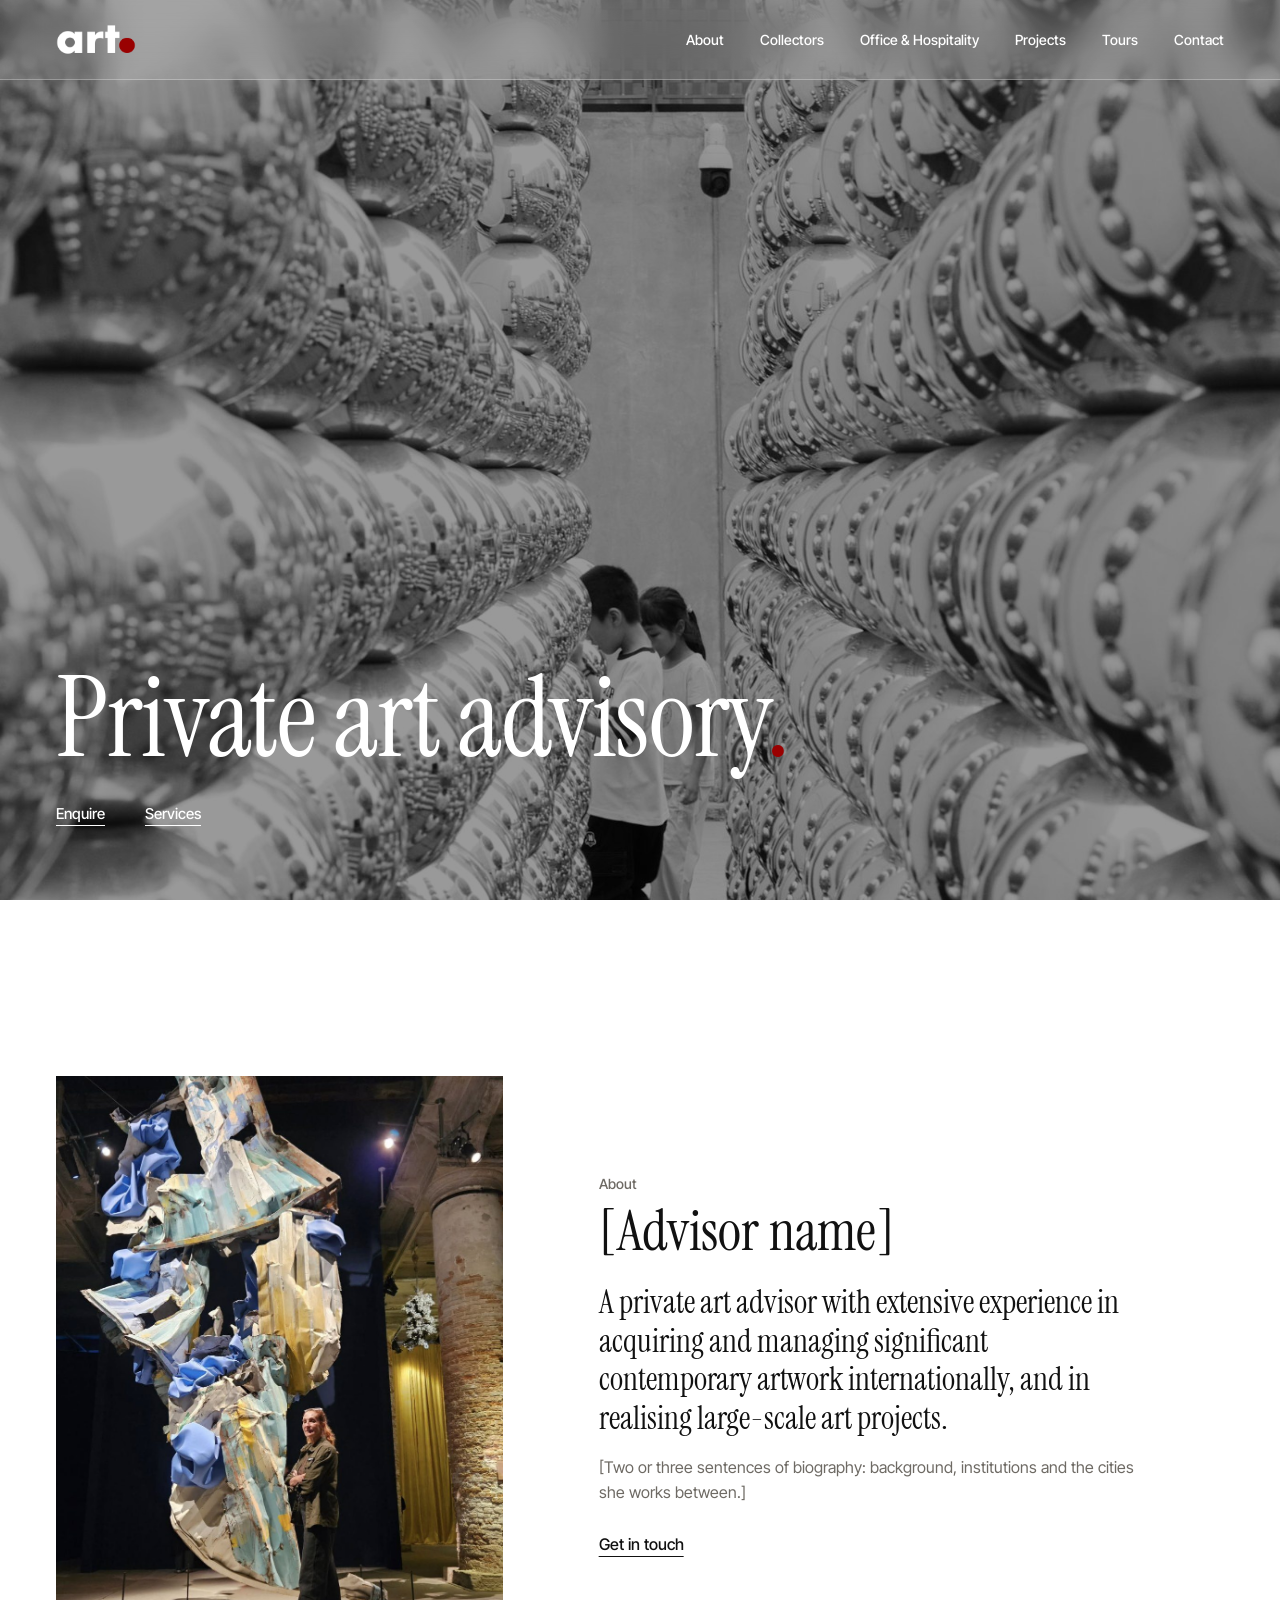
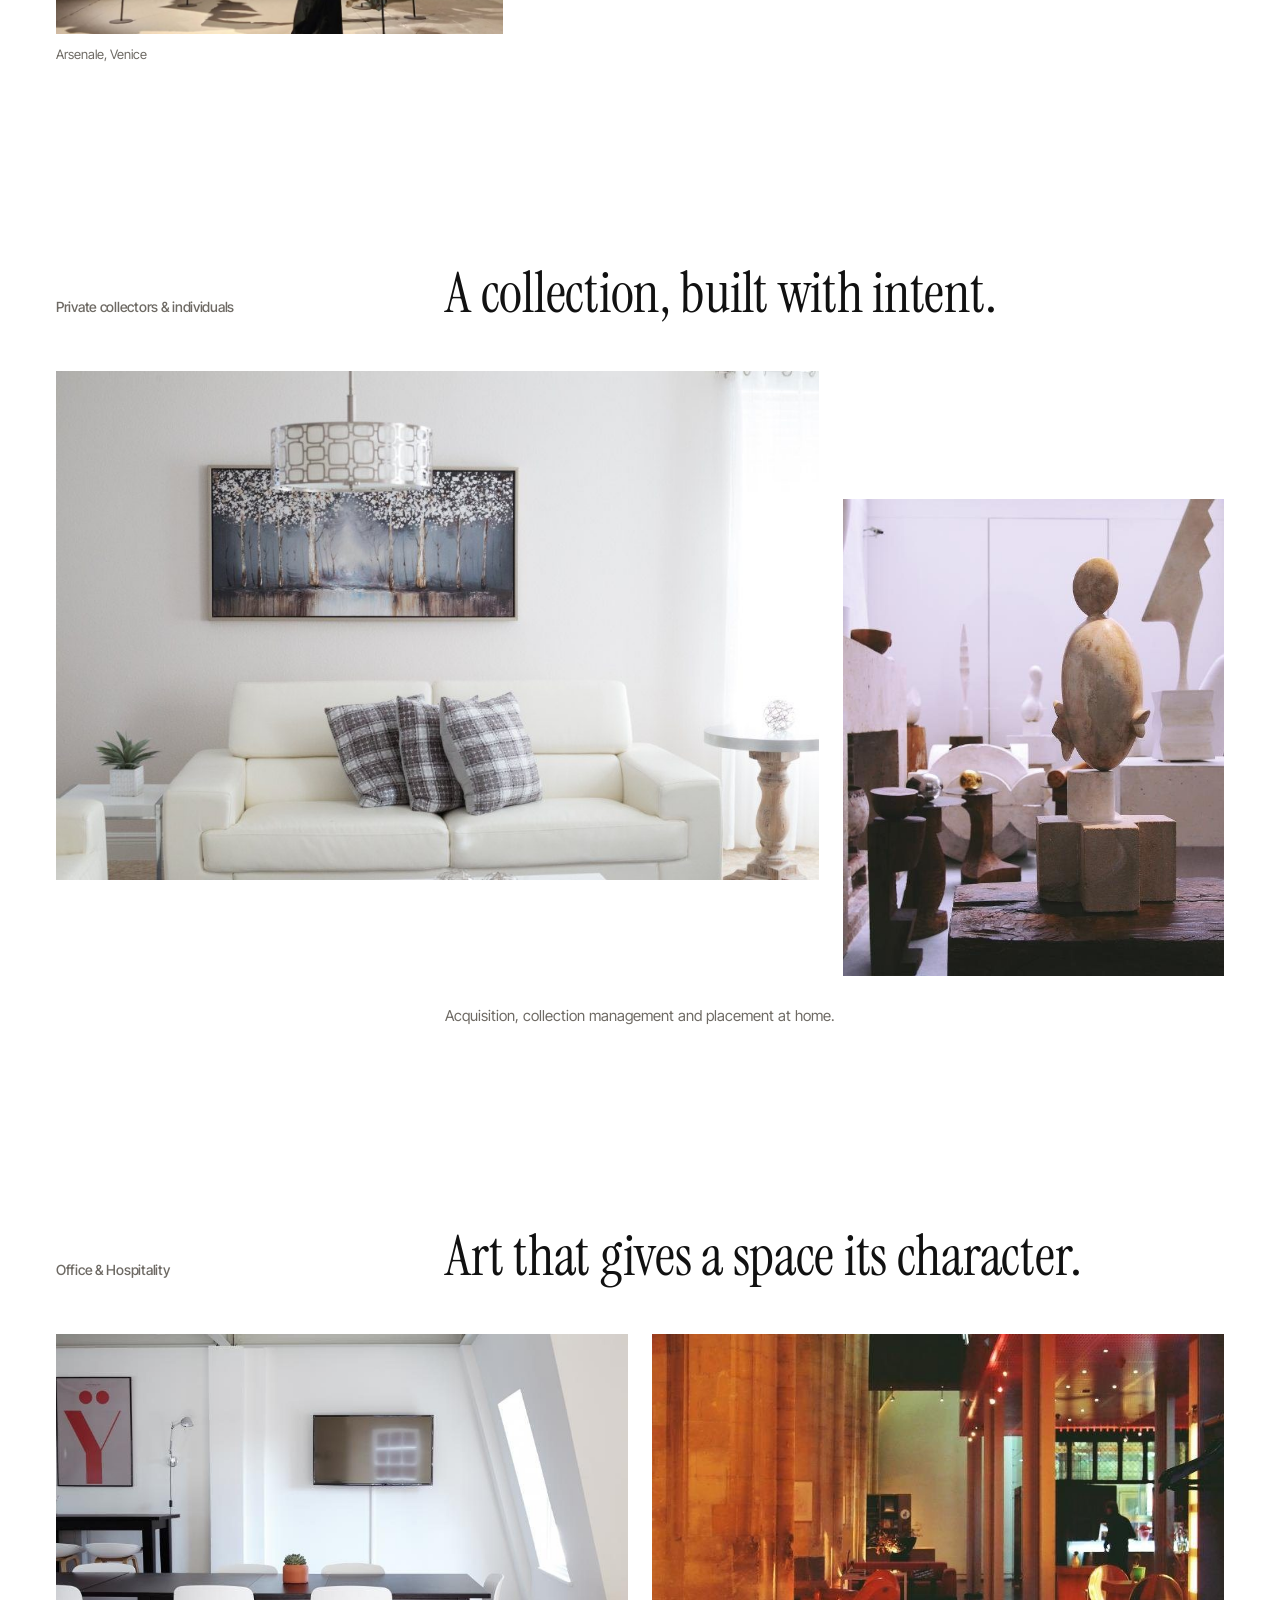
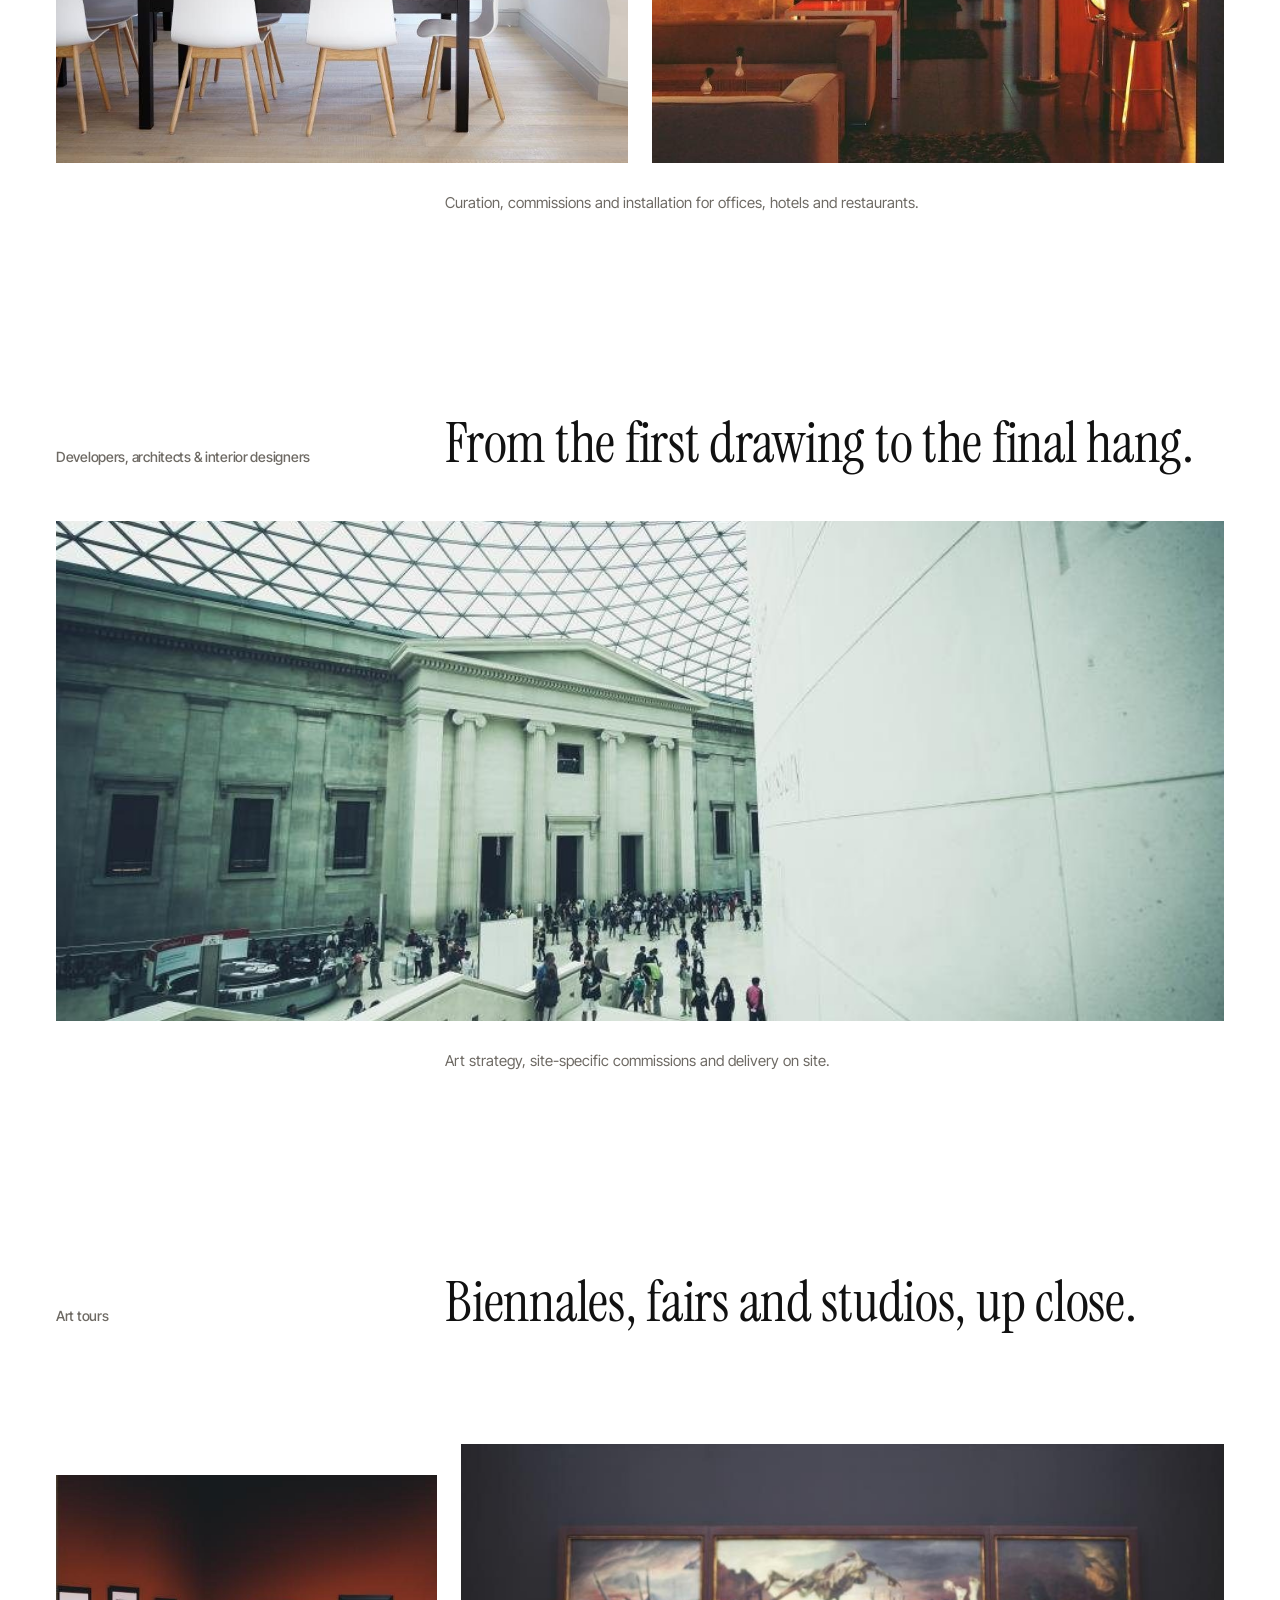
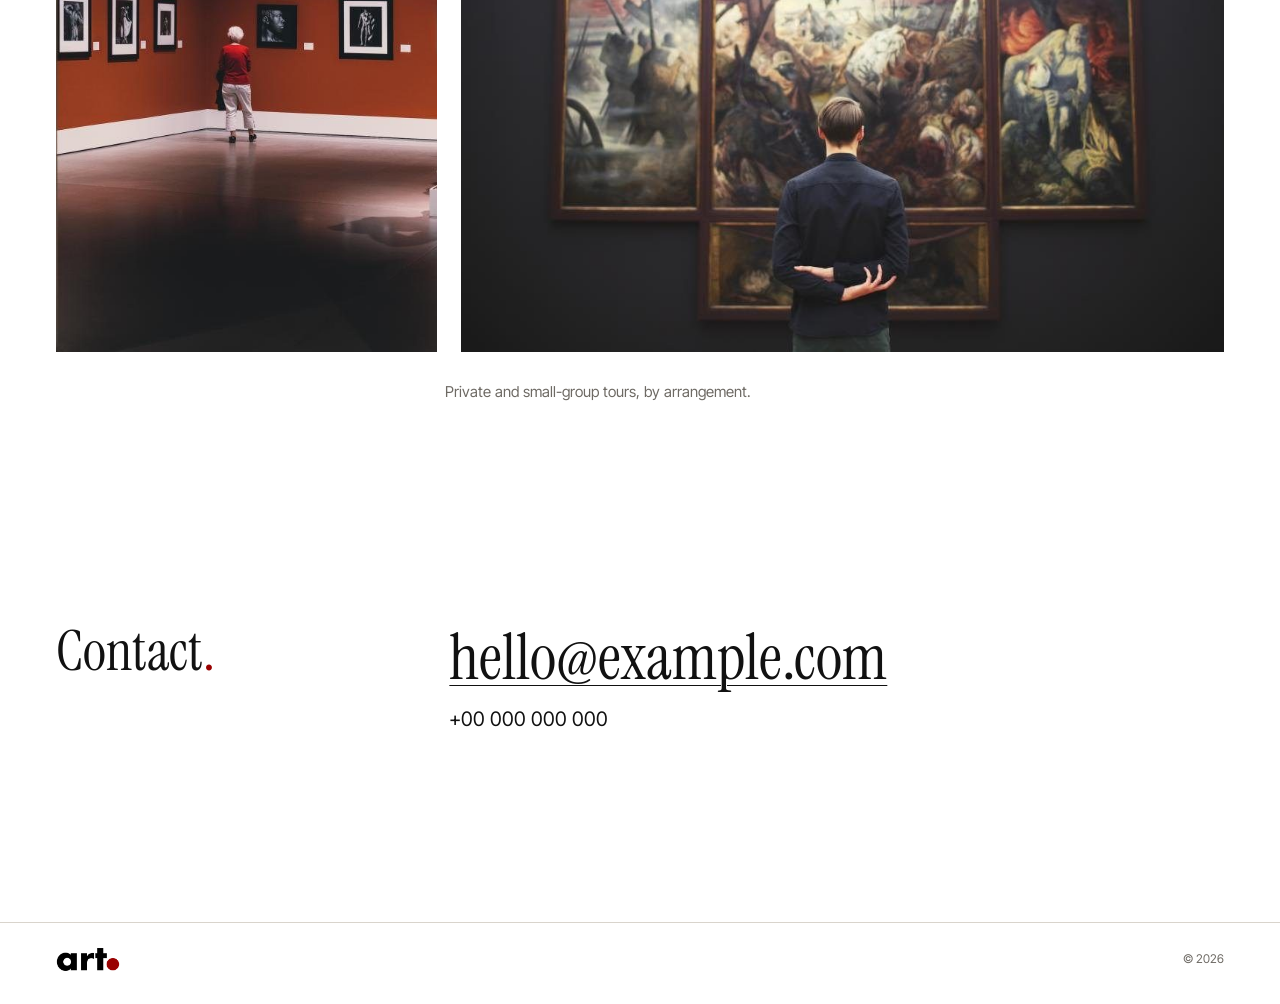
==== commit 843ede7c: "Rebuild hero as two variants: A (glass header) at /, B (quiet) at /b - A: full-width flat frosted-gl" ====
--- a/index.html
+++ b/index.html
@@ -12,10 +12,13 @@
 <link href="https://fonts.googleapis.com/css2?family=Instrument+Serif:ital@0;1&family=Inter+Tight:wght@400;500&display=swap" rel="stylesheet">
 <link rel="stylesheet" href="styles.css">
 </head>
-<body>
+<body class="v-a">
 
 <header class="header">
-  <a href="#top" class="header__logo"><img src="assets/logo-dark.png" alt="art." width="920" height="360"></a>
+  <a href="#top" class="header__logo">
+    <img class="logo-light" src="assets/logo-light.png" alt="art." width="920" height="360">
+    <img class="logo-dark" src="assets/logo-dark.png" alt="" width="920" height="360">
+  </a>
   <button class="header__toggle" type="button" aria-expanded="false" aria-controls="menu">Menu</button>
   <nav class="menu" id="menu" aria-label="Main">
     <a href="#about">About</a>
@@ -27,10 +30,10 @@
   </nav>
 </header>
 
-<main id="top">
+<main>
 
-  <section class="hero">
-    <img class="hero__img" src="assets/img/advisor.jpg" alt="The advisor beside a suspended sculpture at the Arsenale, Venice" width="1192" height="1205">
+  <section class="hero hero--a" id="top">
+    <img class="hero__img" src="assets/img/spheres.jpg" alt="Visitors walking through an installation of mirrored spheres" width="1600" height="2378">
     <div class="hero__text">
       <h1>Private art advisory<span class="dot">.</span></h1>
       <div class="hero__links">
@@ -41,8 +44,12 @@
   </section>
 
   <section class="about wrap" id="about">
-    <h2 class="about__name"><span class="label">About</span>[Advisor name]</h2>
+    <figure class="about__img">
+      <img src="assets/img/advisor.jpg" alt="The advisor beside a suspended sculpture at the Arsenale, Venice" width="1192" height="1205" loading="lazy">
+      <figcaption>Arsenale, Venice</figcaption>
+    </figure>
     <div class="about__text">
+      <h2 class="about__name"><span class="label">About</span>[Advisor name]</h2>
       <p class="about__lead">A private art advisor with extensive experience in acquiring and managing significant contemporary artwork internationally, and in realising large-scale art projects.</p>
       <p>[Two or three sentences of biography: background, institutions and the cities she works between.]</p>
       <a href="#contact">Get in touch</a>
--- a/styles.css
+++ b/styles.css
@@ -1,4 +1,4 @@
-/* art. — mobile first */
+/* art. — mobile first. Two hero variants: body.v-a (glass header) and body.v-b (quiet). */
 
 :root {
   --ink: #111111;
@@ -26,7 +26,7 @@
 }
 
 img { display: block; max-width: 100%; height: auto; }
-h1, h2, p { margin: 0; font-weight: 400; }
+h1, h2, p, figure { margin: 0; font-weight: 400; }
 a { color: inherit; }
 :focus-visible { outline: 2px solid var(--red); outline-offset: 3px; }
 
@@ -39,23 +39,24 @@
   color: var(--stone);
 }
 
-/* Header */
+/* ---------- Header (shared) ---------- */
 
 .header {
-  position: sticky;
+  position: absolute;
   top: 0;
+  left: 0;
+  right: 0;
   z-index: 10;
   display: flex;
   align-items: center;
   justify-content: space-between;
   height: var(--header-h);
   padding: 0 var(--gutter);
-  background: var(--paper);
-  color: var(--ink);
-  border-bottom: 1px solid var(--ink);
-}
-.header__logo { display: block; }
-.header__logo img { width: 64px; }
+  color: var(--paper);
+}
+.header__logo { position: relative; z-index: 2; display: block; }
+.header__logo img { width: 60px; }
+.header__logo .logo-dark { display: none; }
 
 .header__toggle {
   position: relative;
@@ -71,12 +72,12 @@
 
 .menu {
   position: fixed;
-  inset: var(--header-h) 0 0 0;
+  inset: 0;
   z-index: 1;
   display: none;
   flex-direction: column;
   justify-content: center;
-  padding: 0 var(--gutter);
+  padding: var(--header-h) var(--gutter) 0;
   background: var(--paper);
   color: var(--ink);
 }
@@ -88,16 +89,40 @@
 }
 .menu a:first-child { border-top: 1px solid var(--plaster); }
 
+/* dark logo + ink text whenever the header sits on white */
+.is-open .header,
+.header.is-solid { color: var(--ink); }
+.is-open .header .logo-light,
+.header.is-solid .logo-light { display: none; }
+.is-open .header .logo-dark,
+.header.is-solid .logo-dark { display: block; }
 .is-open .menu { display: flex; }
 .is-open { overflow: hidden; }
-
-/* Hero */
+.is-open .header { position: fixed; }
+
+/* ---------- A: flat frosted-glass header, fixed full width ---------- */
+
+.v-a .header {
+  position: fixed;
+  background: rgba(255, 255, 255, .10);
+  -webkit-backdrop-filter: blur(18px) saturate(140%);
+  backdrop-filter: blur(18px) saturate(140%);
+  border-bottom: 1px solid rgba(255, 255, 255, .28);
+  transition: background-color .3s ease, color .3s ease, border-color .3s ease;
+}
+.v-a .header.is-solid {
+  background: rgba(255, 255, 255, .78);
+  border-bottom-color: rgba(17, 17, 17, .10);
+}
+.is-open .v-a .header, .v-a.is-open .header { background: var(--paper); }
+
+/* ---------- Hero (shared) ---------- */
 
 .hero {
   position: relative;
-  height: calc(100vh - var(--header-h));
-  height: calc(100svh - var(--header-h));
-  min-height: 520px;
+  height: 100vh;
+  height: 100svh;
+  min-height: 560px;
   overflow: hidden;
   background: var(--ink);
   color: var(--paper);
@@ -108,27 +133,22 @@
   width: 100%;
   height: 100%;
   object-fit: cover;
-  object-position: 58% 35%;
 }
 .hero::after {
   content: "";
   position: absolute;
   inset: 0;
-  background: rgba(17, 17, 17, .48);
-}
-.hero__text {
-  position: absolute;
-  z-index: 1;
-  left: var(--gutter);
-  right: var(--gutter);
-  bottom: 28px;
-}
-.hero h1 {
-  font: 46px/.95 var(--serif);
-  letter-spacing: -.01em;
-}
-.hero__links { display: flex; gap: 28px; margin-top: 18px; }
-.hero__links a {
+  background: rgba(0, 0, 0, .40);
+}
+.hero > *:not(.hero__img) { position: absolute; z-index: 1; }
+.hero h1 { font-family: var(--serif); letter-spacing: -.012em; }
+
+/* A */
+.hero--a .hero__img { object-position: 50% 50%; }
+.hero--a .hero__text { left: var(--gutter); right: var(--gutter); bottom: 30px; }
+.hero--a h1 { font-size: 50px; line-height: .94; }
+.hero__links { display: flex; gap: 28px; margin-top: 16px; }
+.hero__links a, .hero__bar a {
   display: inline-flex;
   align-items: center;
   min-height: 44px;
@@ -139,11 +159,37 @@
   text-underline-offset: 6px;
 }
 
-/* About */
-
-.about { padding-top: 88px; }
-.about__name { margin-bottom: 24px; font: 40px/1 var(--serif); }
+/* B */
+.hero--b::after { background: rgba(10, 10, 10, .46); }
+.hero--b .hero__img { object-position: 46% 50%; }
+.hero--b .hero__title {
+  left: var(--gutter);
+  right: var(--gutter);
+  top: 26%;
+  font-size: 64px;
+  line-height: .9;
+}
+.hero__bar {
+  left: var(--gutter);
+  right: var(--gutter);
+  bottom: 18px;
+  display: flex;
+  justify-content: space-between;
+  align-items: center;
+  padding-top: 4px;
+  border-top: 1px solid rgba(255, 255, 255, .45);
+  font-size: 13px;
+}
+.hero__bar a { text-decoration: none; }
+.hero__bar span { color: rgba(255, 255, 255, .82); }
+
+/* ---------- About ---------- */
+
+.about { padding-top: 88px; display: flex; flex-direction: column; gap: 32px; }
+.about__img img { width: 100%; aspect-ratio: 4 / 5; object-fit: cover; object-position: 58% 40%; }
+.about__img figcaption { margin-top: 10px; font-size: 13px; color: var(--stone); }
 .about__text { display: flex; flex-direction: column; align-items: flex-start; gap: 18px; max-width: 34em; }
+.about__name { margin-bottom: 6px; font: 40px/1 var(--serif); }
 .about__lead { font: 25px/1.25 var(--serif); }
 .about__text p:not(.about__lead) { color: var(--stone); }
 .about__text a {
@@ -157,7 +203,7 @@
 }
 .about__text a:hover { color: var(--red); }
 
-/* Sections */
+/* ---------- Sections ---------- */
 
 .section { padding-top: 112px; }
 .section__title {
@@ -165,11 +211,7 @@
   font: 34px/1.05 var(--serif);
   letter-spacing: -.005em;
 }
-.section__meta {
-  margin-top: 22px;
-  font-size: 14px;
-  color: var(--stone);
-}
+.section__meta { margin-top: 22px; font-size: 14px; color: var(--stone); }
 
 .pair img, .wide { width: 100%; object-fit: cover; }
 
@@ -180,11 +222,7 @@
   margin-left: calc(-1 * var(--gutter));
   aspect-ratio: 4 / 3;
 }
-.pair--offset img:last-child {
-  width: 64%;
-  margin: 12px 0 0 auto;
-  aspect-ratio: 4 / 5;
-}
+.pair--offset img:last-child { width: 64%; margin: 12px 0 0 auto; aspect-ratio: 4 / 5; }
 .pair--flip img:last-child { margin-left: 0; }
 
 /* office & hospitality: swipe on phones */
@@ -207,7 +245,7 @@
   scroll-snap-align: start;
 }
 
-/* Contact */
+/* ---------- Contact ---------- */
 
 .contact {
   display: flex;
@@ -225,15 +263,15 @@
   font-size: 17px;
   text-decoration: none;
 }
-.contact__mail {
-  font: 30px/1.1 var(--serif) !important;
-  text-decoration: underline !important;
-  text-decoration-thickness: 1px !important;
+.contact a.contact__mail {
+  font: 30px/1.1 var(--serif);
+  text-decoration: underline;
+  text-decoration-thickness: 1px;
   text-underline-offset: 6px;
 }
 .contact a:hover { color: var(--red); }
 
-/* Footer */
+/* ---------- Footer ---------- */
 
 .footer {
   display: flex;
@@ -247,15 +285,14 @@
 }
 .footer img { width: 56px; }
 
-/* Desktop */
+/* ---------- Desktop ---------- */
 
 @media (min-width: 900px) {
-  :root { --gutter: 56px; }
+  :root { --gutter: 56px; --header-h: 80px; }
 
   main > .wrap, .footer { max-width: 1440px; margin-left: auto; margin-right: auto; }
 
-  :root { --header-h: 84px; }
-  .header__logo img { width: 84px; }
+  .header__logo img { width: 80px; }
   .header__toggle { display: none; }
   .menu {
     position: static;
@@ -266,27 +303,30 @@
     background: none;
     color: inherit;
   }
-  .menu a, .menu a:first-child {
-    padding: 0;
-    border: 0;
-    font: 500 14px var(--sans);
-  }
+  .menu a, .menu a:first-child { padding: 0; border: 0; font: 500 14px var(--sans); }
   .menu a:hover { text-decoration: underline; text-underline-offset: 6px; }
+  .v-b .header { height: 96px; }
 
   .hero { min-height: 680px; }
-  .hero__img { object-position: 50% 40%; }
-  .hero__text { bottom: 64px; }
-  .hero h1 { font-size: 104px; }
-  .hero__links { gap: 40px; margin-top: 26px; }
+
+  .hero--a .hero__img { object-position: 50% 42%; }
+  .hero--a .hero__text { bottom: 64px; max-width: 960px; }
+  .hero--a h1 { font-size: 112px; line-height: .92; }
+  .hero__links { gap: 40px; margin-top: 22px; }
+
+  .hero--b .hero__img { object-position: 50% 60%; }
+  .hero--b .hero__title { top: auto; bottom: 104px; font-size: clamp(96px, 11vw, 168px); line-height: .88; }
+  .hero__bar { bottom: 40px; font-size: 14px; }
 
   .about {
     display: grid;
-    grid-template-columns: 1fr 2fr;
-    align-items: start;
+    grid-template-columns: 5fr 7fr;
+    gap: 96px;
+    align-items: center;
     padding-top: 176px;
   }
-  .about__name { margin: 0; font-size: 56px; }
-  .about__lead { font-size: 34px; line-height: 1.2; }
+  .about__name { font-size: 56px; }
+  .about__lead { font-size: 32px; line-height: 1.2; }
 
   .section { padding-top: 200px; }
   .section__title {
@@ -299,17 +339,9 @@
   .section__title .label { margin: 0; }
   .section__meta { margin-top: 28px; padding-left: calc(100% / 3); font-size: 15px; }
 
-  .pair img, .pair img:first-child, .wide {
-    width: 100%;
-    margin: 0;
-  }
-
-  .pair--offset {
-    display: grid;
-    grid-template-columns: 8fr 4fr;
-    gap: 24px;
-    align-items: end;
-  }
+  .pair img, .pair img:first-child, .wide { width: 100%; margin: 0; }
+
+  .pair--offset { display: grid; grid-template-columns: 8fr 4fr; gap: 24px; align-items: end; }
   .pair--offset img:first-child { aspect-ratio: 3 / 2; }
   .pair--offset img:last-child { width: 100%; margin: 0 0 -96px; aspect-ratio: 4 / 5; }
   .pair--offset + .section__meta { margin-top: 124px; }
@@ -319,14 +351,7 @@
   .pair--flip img:last-child { order: 1; align-self: start; margin: 96px 0 0; }
   .pair--flip + .section__meta { margin-top: 28px; }
 
-  .pair--even {
-    display: grid;
-    grid-template-columns: 1fr 1fr;
-    gap: 24px;
-    margin: 0;
-    padding: 0;
-    overflow: visible;
-  }
+  .pair--even { display: grid; grid-template-columns: 1fr 1fr; gap: 24px; margin: 0; padding: 0; overflow: visible; }
   .pair--even img, .pair--even img:first-child { width: 100%; aspect-ratio: 4 / 3; }
 
   .wide { aspect-ratio: 21 / 9; }
@@ -334,13 +359,12 @@
   .contact {
     display: grid;
     grid-template-columns: 1fr 2fr;
-    column-gap: 0;
     row-gap: 4px;
     padding-top: 220px;
     padding-bottom: 180px;
   }
   .contact h2 { grid-row: span 2; margin: 0; font-size: 56px; }
-  .contact__mail { font-size: 64px !important; }
+  .contact a.contact__mail { font-size: 64px; }
   .contact a:last-child { grid-column: 2; font-size: 20px; }
 
   .footer img { width: 64px; }
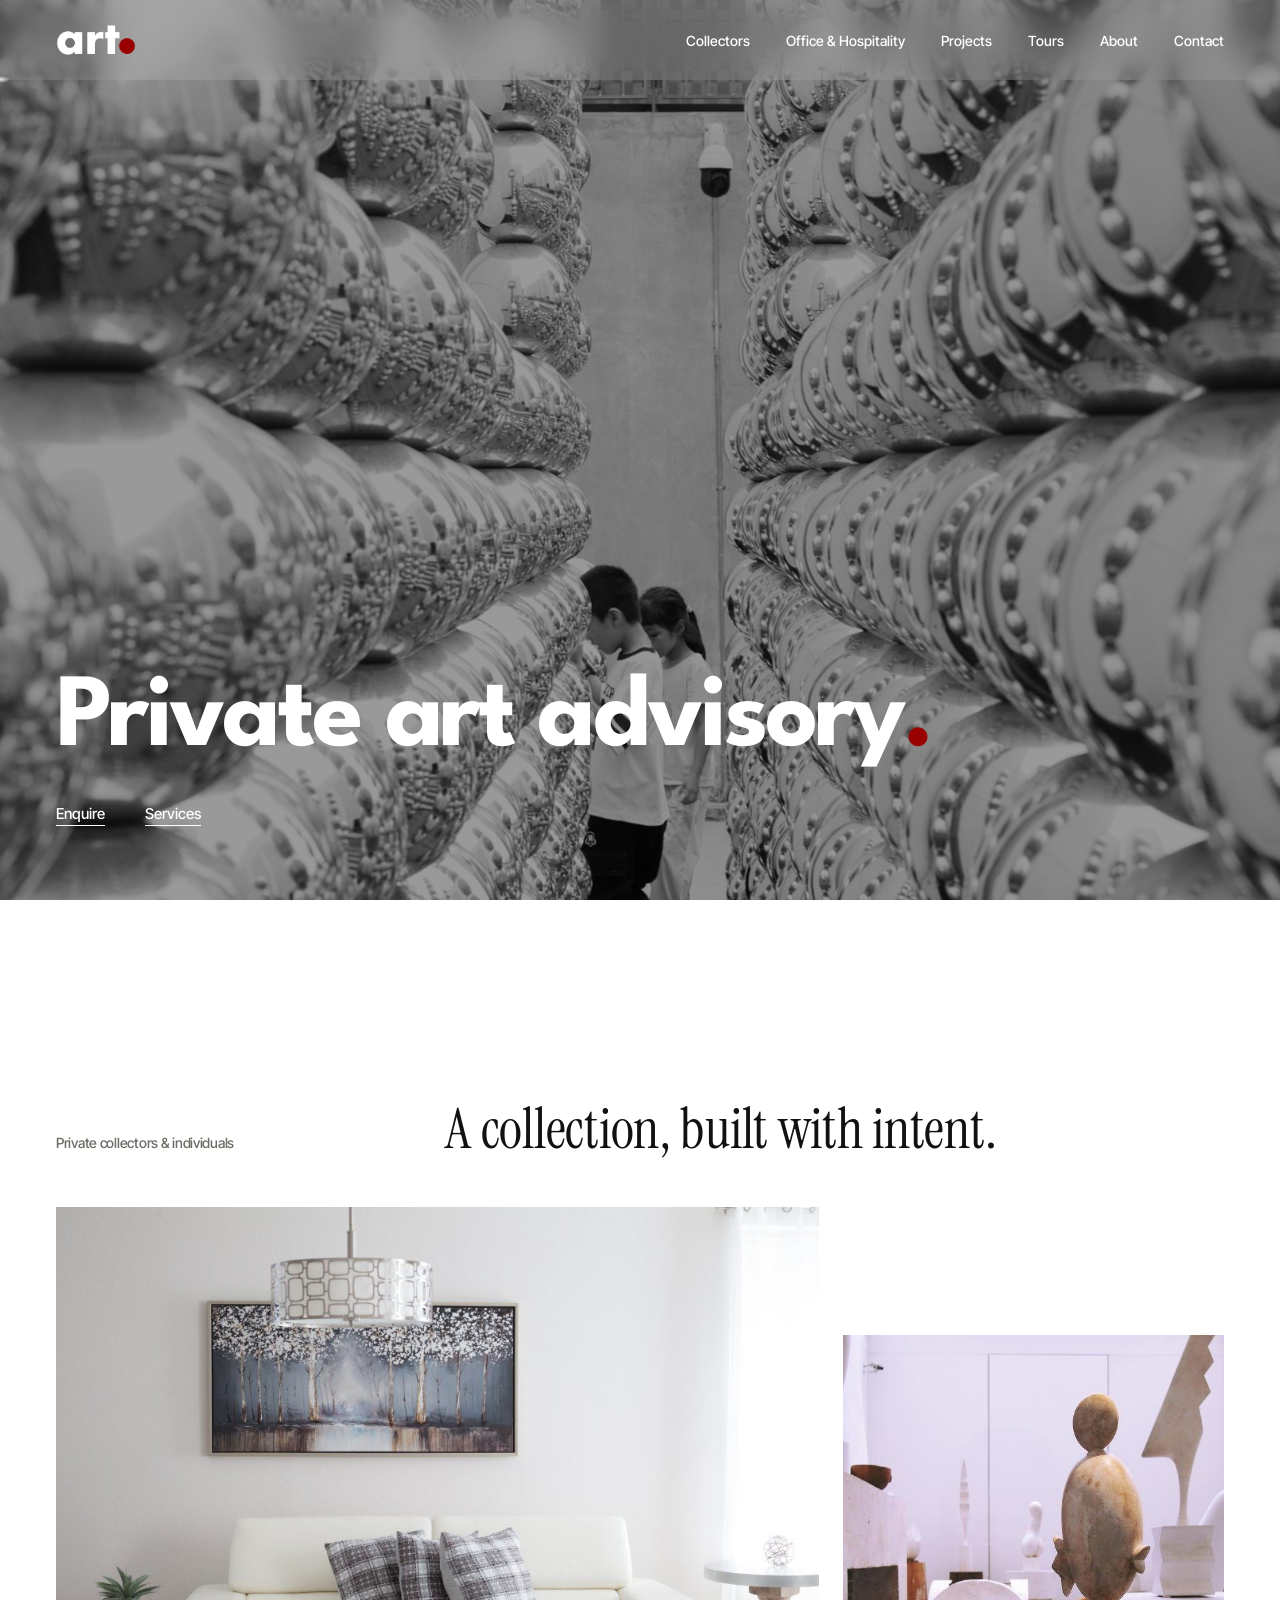
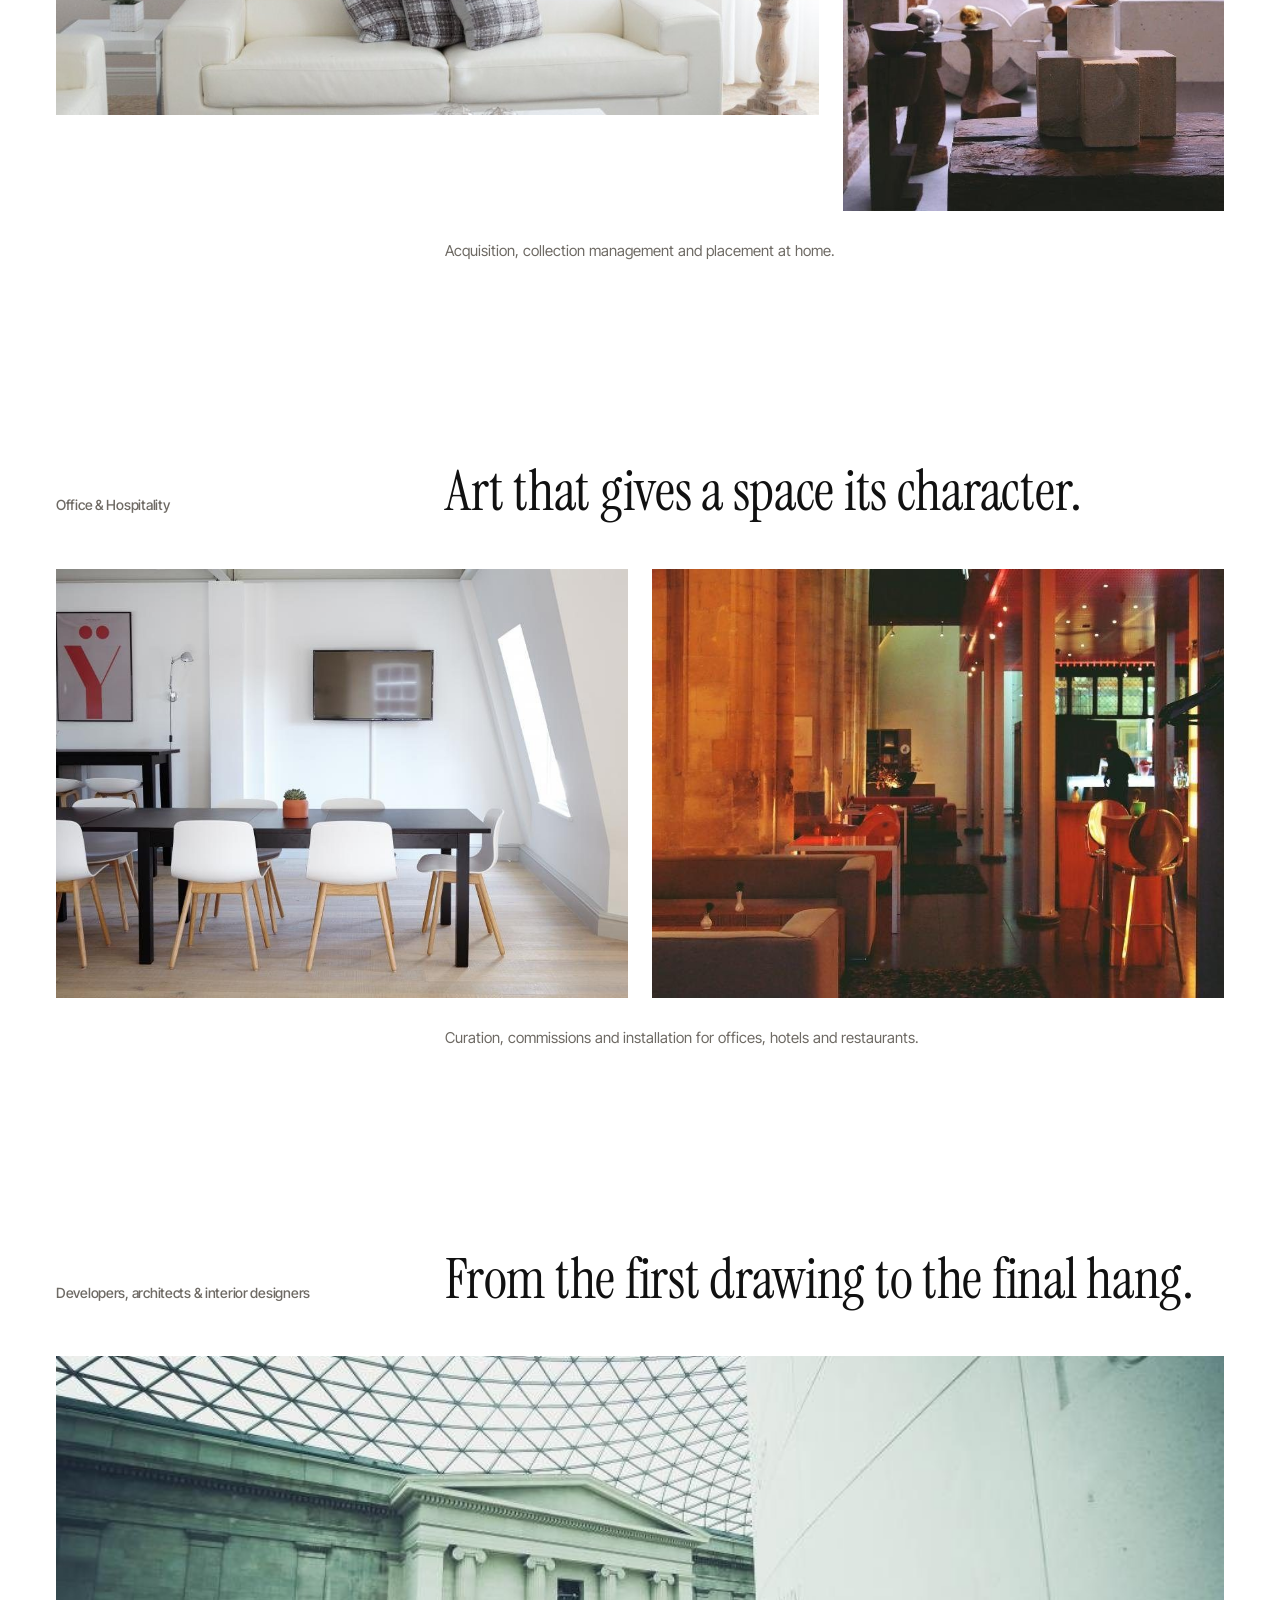
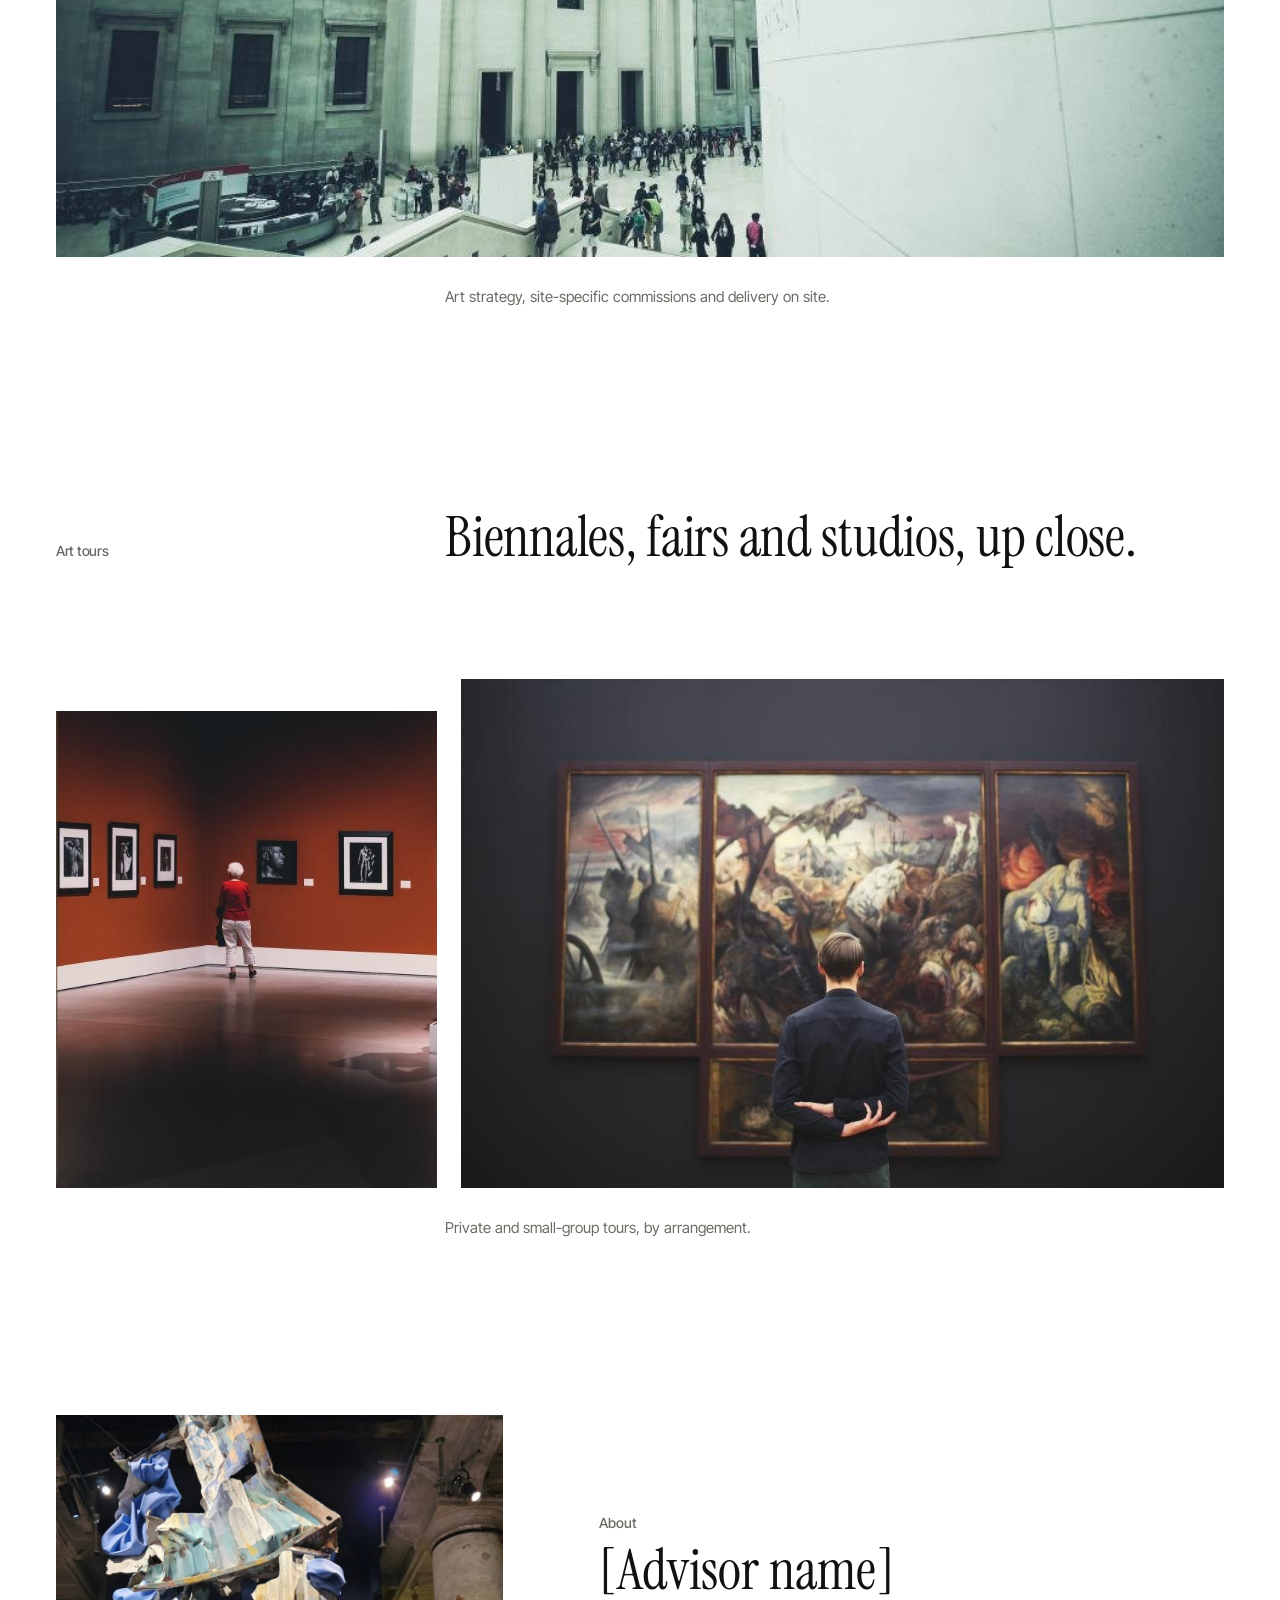
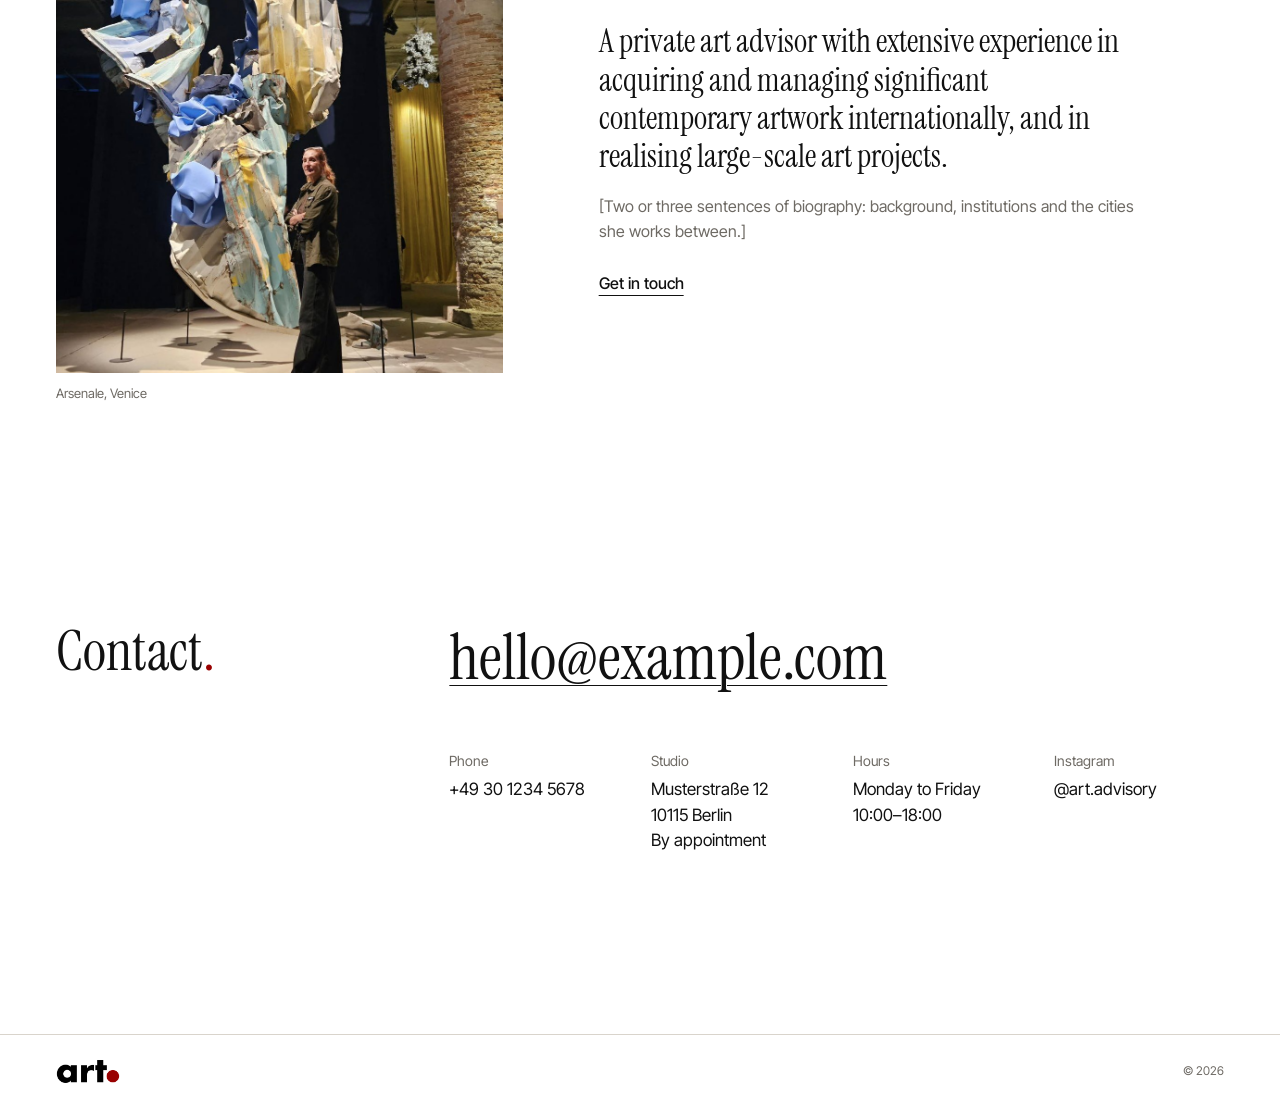
==== commit 4a935300: "Scroll-light line in glass header, heavier hero type, About lower, contact details - A: header borde" ====
--- a/index.html
+++ b/index.html
@@ -9,7 +9,7 @@
 <link rel="icon" href="assets/favicon.svg" type="image/svg+xml">
 <link rel="preconnect" href="https://fonts.googleapis.com">
 <link rel="preconnect" href="https://fonts.gstatic.com" crossorigin>
-<link href="https://fonts.googleapis.com/css2?family=Instrument+Serif:ital@0;1&family=Inter+Tight:wght@400;500&display=swap" rel="stylesheet">
+<link href="https://fonts.googleapis.com/css2?family=DM+Serif+Display&family=Instrument+Serif:ital@0;1&family=Inter+Tight:wght@400;500&family=League+Spartan:wght@700&display=swap" rel="stylesheet">
 <link rel="stylesheet" href="styles.css">
 </head>
 <body class="v-a">
@@ -21,13 +21,14 @@
   </a>
   <button class="header__toggle" type="button" aria-expanded="false" aria-controls="menu">Menu</button>
   <nav class="menu" id="menu" aria-label="Main">
-    <a href="#about">About</a>
     <a href="#collectors">Collectors</a>
     <a href="#workplaces">Office &amp; Hospitality</a>
     <a href="#projects">Projects</a>
     <a href="#tours">Tours</a>
+    <a href="#about">About</a>
     <a href="#contact">Contact</a>
   </nav>
+  <span class="header__progress" aria-hidden="true"></span>
 </header>
 
 <main>
@@ -40,19 +41,6 @@
         <a href="#contact">Enquire</a>
         <a href="#collectors">Services</a>
       </div>
-    </div>
-  </section>
-
-  <section class="about wrap" id="about">
-    <figure class="about__img">
-      <img src="assets/img/advisor.jpg" alt="The advisor beside a suspended sculpture at the Arsenale, Venice" width="1192" height="1205" loading="lazy">
-      <figcaption>Arsenale, Venice</figcaption>
-    </figure>
-    <div class="about__text">
-      <h2 class="about__name"><span class="label">About</span>[Advisor name]</h2>
-      <p class="about__lead">A private art advisor with extensive experience in acquiring and managing significant contemporary artwork internationally, and in realising large-scale art projects.</p>
-      <p>[Two or three sentences of biography: background, institutions and the cities she works between.]</p>
-      <a href="#contact">Get in touch</a>
     </div>
   </section>
 
@@ -89,10 +77,30 @@
     <p class="section__meta">Private and small-group tours, by arrangement.</p>
   </section>
 
+  <section class="about wrap" id="about">
+    <figure class="about__img">
+      <img src="assets/img/advisor.jpg" alt="The advisor beside a suspended sculpture at the Arsenale, Venice" width="1192" height="1205" loading="lazy">
+      <figcaption>Arsenale, Venice</figcaption>
+    </figure>
+    <div class="about__text">
+      <h2 class="about__name"><span class="label">About</span>[Advisor name]</h2>
+      <p class="about__lead">A private art advisor with extensive experience in acquiring and managing significant contemporary artwork internationally, and in realising large-scale art projects.</p>
+      <p>[Two or three sentences of biography: background, institutions and the cities she works between.]</p>
+      <a href="#contact">Get in touch</a>
+    </div>
+  </section>
+
   <section class="contact wrap" id="contact">
     <h2>Contact<span class="dot">.</span></h2>
-    <a class="contact__mail" href="mailto:hello@example.com">hello@example.com</a>
-    <a href="tel:+00000000000">+00 000 000 000</a>
+    <div class="contact__body">
+      <a class="contact__mail" href="mailto:hello@example.com">hello@example.com</a>
+      <dl class="contact__list">
+        <div><dt>Phone</dt><dd><a href="tel:+493012345678">+49 30 1234 5678</a></dd></div>
+        <div><dt>Studio</dt><dd>Musterstraße 12<br>10115 Berlin<br>By appointment</dd></div>
+        <div><dt>Hours</dt><dd>Monday to Friday<br>10:00–18:00</dd></div>
+        <div><dt>Instagram</dt><dd><a href="https://instagram.com/" rel="noopener">@art.advisory</a></dd></div>
+      </dl>
+    </div>
   </section>
 
 </main>
--- a/styles.css
+++ b/styles.css
@@ -107,13 +107,39 @@
   background: rgba(255, 255, 255, .10);
   -webkit-backdrop-filter: blur(18px) saturate(140%);
   backdrop-filter: blur(18px) saturate(140%);
-  border-bottom: 1px solid rgba(255, 255, 255, .28);
-  transition: background-color .3s ease, color .3s ease, border-color .3s ease;
-}
-.v-a .header.is-solid {
-  background: rgba(255, 255, 255, .78);
-  border-bottom-color: rgba(17, 17, 17, .10);
-}
+  transition: background-color .3s ease, color .3s ease;
+}
+.v-a .header.is-solid { background: rgba(255, 255, 255, .78); }
+
+/* scroll progress: a faint line that brightens toward a soft point of light */
+.header__progress { display: none; }
+.v-a .header__progress {
+  display: block;
+  position: absolute;
+  left: 0;
+  bottom: 0;
+  height: 1px;
+  width: calc(var(--progress, 0) * 100%);
+  background: linear-gradient(to right, rgba(255, 255, 255, 0) 0%, rgba(255, 255, 255, .22) 60%, rgba(255, 255, 255, .7) 100%);
+  pointer-events: none;
+}
+.v-a .header__progress::after {
+  content: "";
+  position: absolute;
+  right: -10px;
+  top: -3px;
+  width: 20px;
+  height: 7px;
+  border-radius: 50%;
+  background: radial-gradient(closest-side, rgba(255, 255, 255, .85), rgba(255, 255, 255, 0));
+}
+.v-a .header.is-solid .header__progress {
+  background: linear-gradient(to right, rgba(17, 17, 17, 0) 0%, rgba(17, 17, 17, .14) 60%, rgba(17, 17, 17, .38) 100%);
+}
+.v-a .header.is-solid .header__progress::after {
+  background: radial-gradient(closest-side, rgba(153, 0, 0, .55), rgba(153, 0, 0, 0));
+}
+.is-open .header__progress { opacity: 0; }
 .is-open .v-a .header, .v-a.is-open .header { background: var(--paper); }
 
 /* ---------- Hero (shared) ---------- */
@@ -146,7 +172,10 @@
 /* A */
 .hero--a .hero__img { object-position: 50% 50%; }
 .hero--a .hero__text { left: var(--gutter); right: var(--gutter); bottom: 30px; }
-.hero--a h1 { font-size: 50px; line-height: .94; }
+.hero--a h1 {
+  font: 700 46px/.98 "League Spartan", var(--sans);
+  letter-spacing: -.035em;
+}
 .hero__links { display: flex; gap: 28px; margin-top: 16px; }
 .hero__links a, .hero__bar a {
   display: inline-flex;
@@ -166,8 +195,8 @@
   left: var(--gutter);
   right: var(--gutter);
   top: 26%;
-  font-size: 64px;
-  line-height: .9;
+  font: 400 60px/.95 "DM Serif Display", var(--serif);
+  letter-spacing: -.015em;
 }
 .hero__bar {
   left: var(--gutter);
@@ -256,20 +285,28 @@
   padding-bottom: 120px;
 }
 .contact h2 { margin-bottom: 22px; font: 34px/1 var(--serif); }
-.contact a {
+.contact__body { display: flex; flex-direction: column; gap: 32px; width: 100%; }
+.contact a { text-decoration: none; }
+.contact a:hover { color: var(--red); }
+.contact a.contact__mail {
   display: inline-flex;
   align-items: center;
   min-height: 44px;
-  font-size: 17px;
-  text-decoration: none;
-}
-.contact a.contact__mail {
   font: 30px/1.1 var(--serif);
   text-decoration: underline;
   text-decoration-thickness: 1px;
   text-underline-offset: 6px;
-}
-.contact a:hover { color: var(--red); }
+  align-self: flex-start;
+}
+.contact__list {
+  display: grid;
+  grid-template-columns: 1fr 1fr;
+  gap: 28px 20px;
+  margin: 0;
+}
+.contact__list dt { margin-bottom: 6px; font-size: 14px; color: var(--stone); }
+.contact__list dd { margin: 0; font-size: 16px; line-height: 1.5; }
+.contact__list dd a { display: inline-flex; min-height: 24px; }
 
 /* ---------- Footer ---------- */
 
@@ -311,11 +348,11 @@
 
   .hero--a .hero__img { object-position: 50% 42%; }
   .hero--a .hero__text { bottom: 64px; max-width: 960px; }
-  .hero--a h1 { font-size: 112px; line-height: .92; }
+  .hero--a h1 { font-size: 104px; line-height: .95; }
   .hero__links { gap: 40px; margin-top: 22px; }
 
   .hero--b .hero__img { object-position: 50% 60%; }
-  .hero--b .hero__title { top: auto; bottom: 104px; font-size: clamp(96px, 11vw, 168px); line-height: .88; }
+  .hero--b .hero__title { top: auto; bottom: 104px; font-size: clamp(88px, 10vw, 152px); line-height: .92; }
   .hero__bar { bottom: 40px; font-size: 14px; }
 
   .about {
@@ -359,13 +396,14 @@
   .contact {
     display: grid;
     grid-template-columns: 1fr 2fr;
-    row-gap: 4px;
     padding-top: 220px;
     padding-bottom: 180px;
   }
-  .contact h2 { grid-row: span 2; margin: 0; font-size: 56px; }
+  .contact h2 { margin: 0; font-size: 56px; }
+  .contact__body { gap: 56px; }
   .contact a.contact__mail { font-size: 64px; }
-  .contact a:last-child { grid-column: 2; font-size: 20px; }
+  .contact__list { grid-template-columns: repeat(4, minmax(0, 1fr)); gap: 32px; }
+  .contact__list dd { font-size: 17px; }
 
   .footer img { width: 64px; }
 }
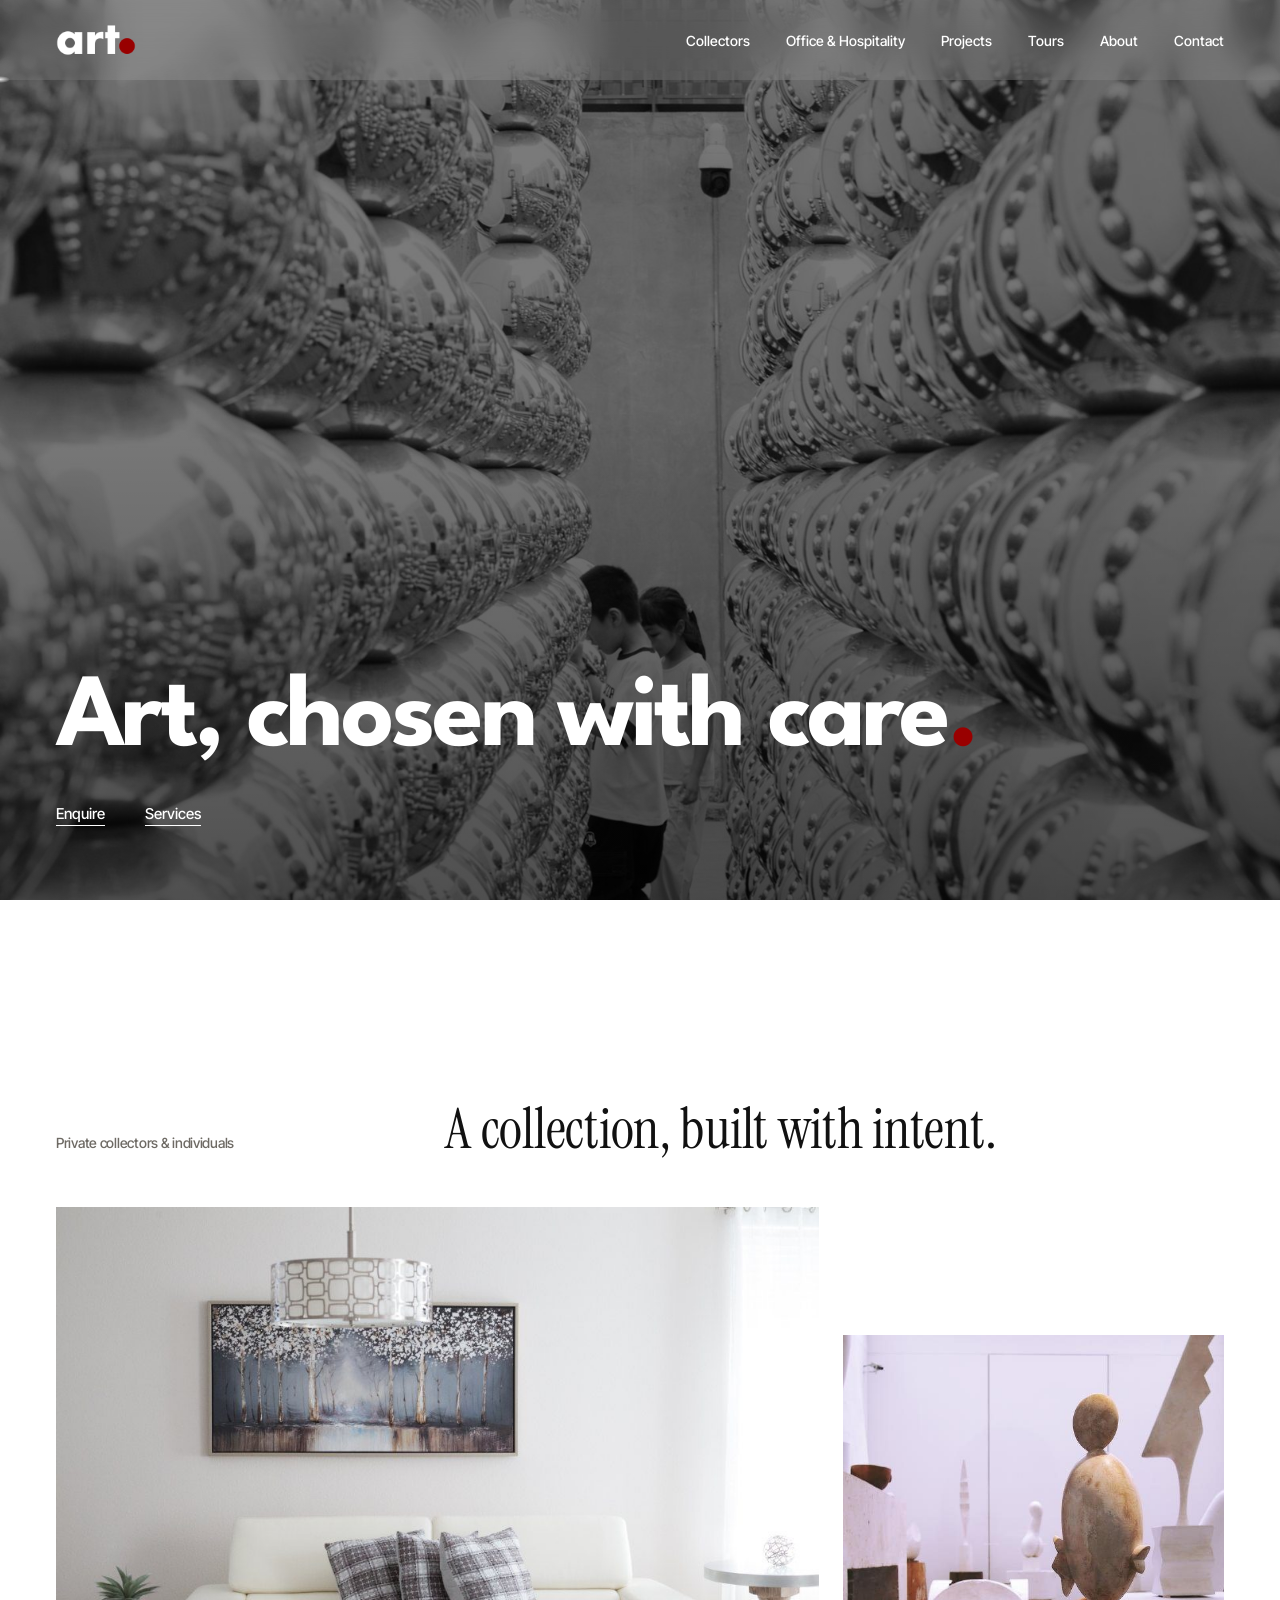
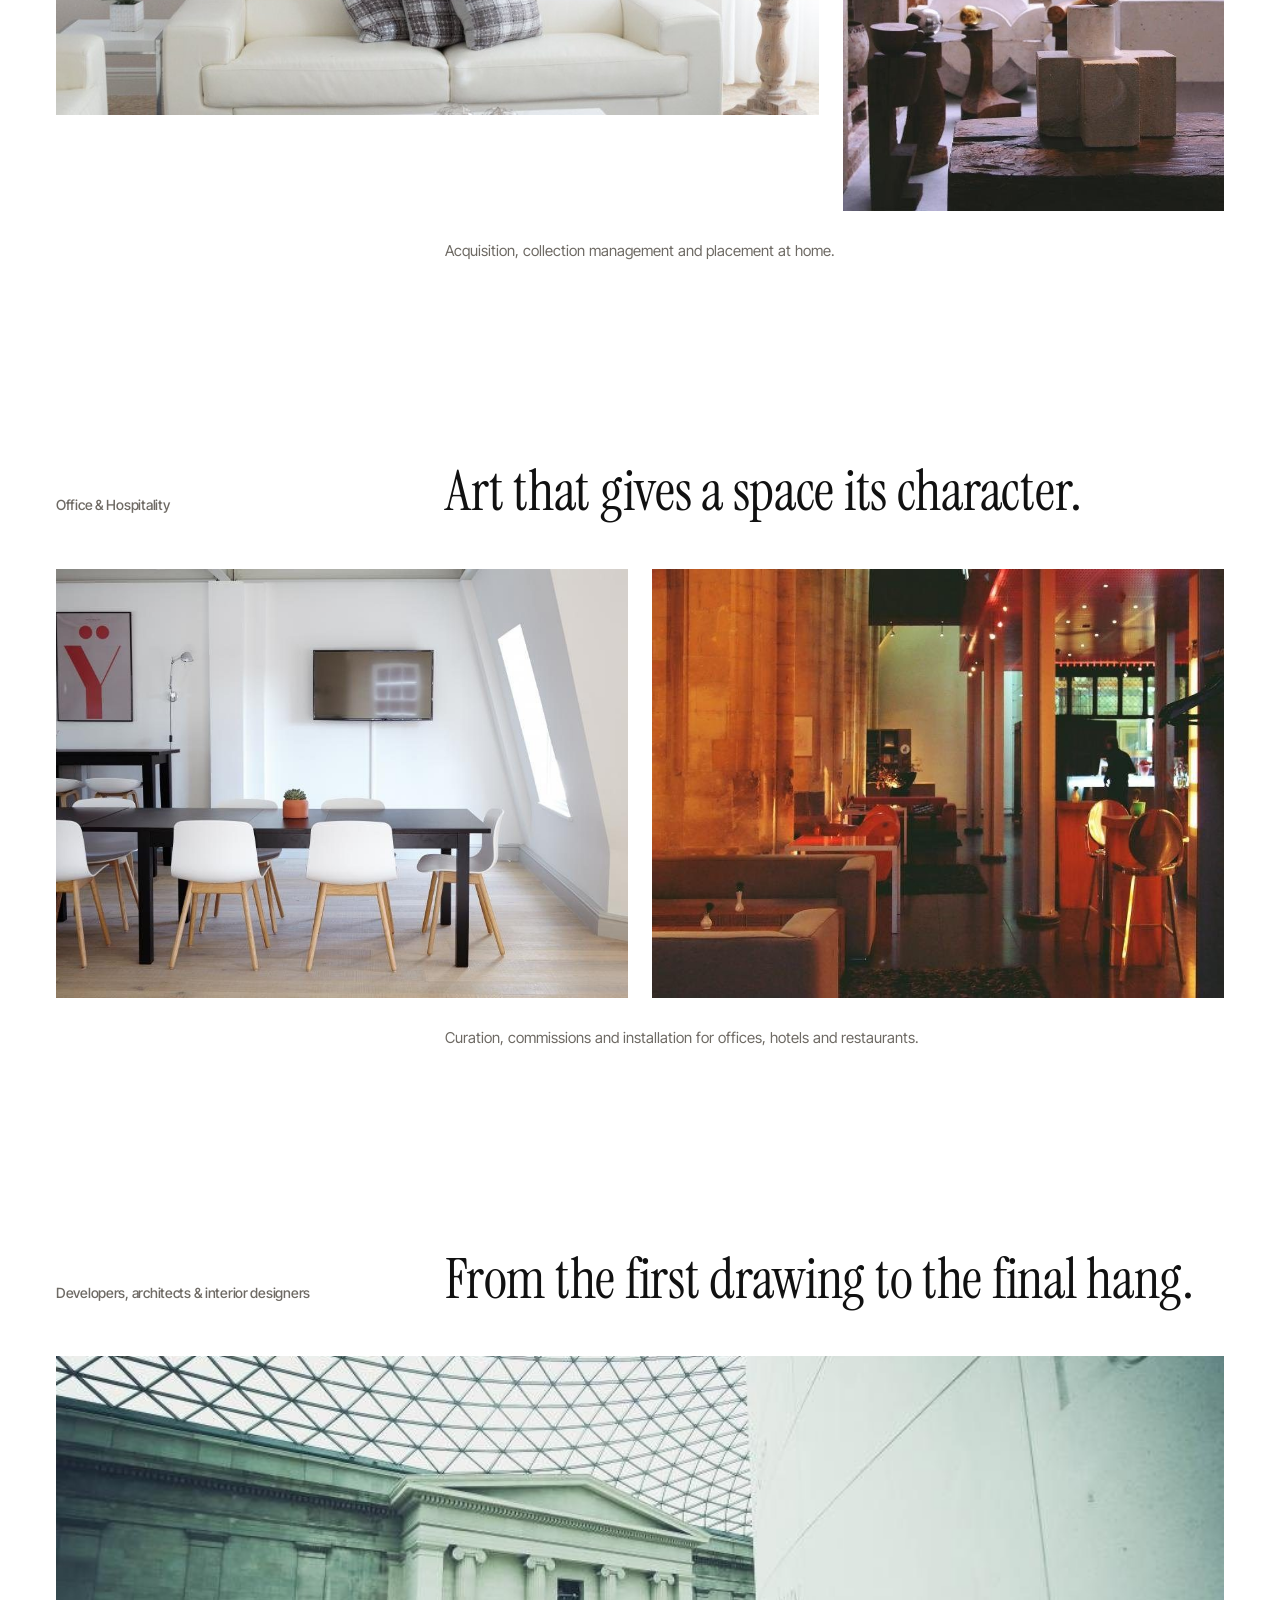
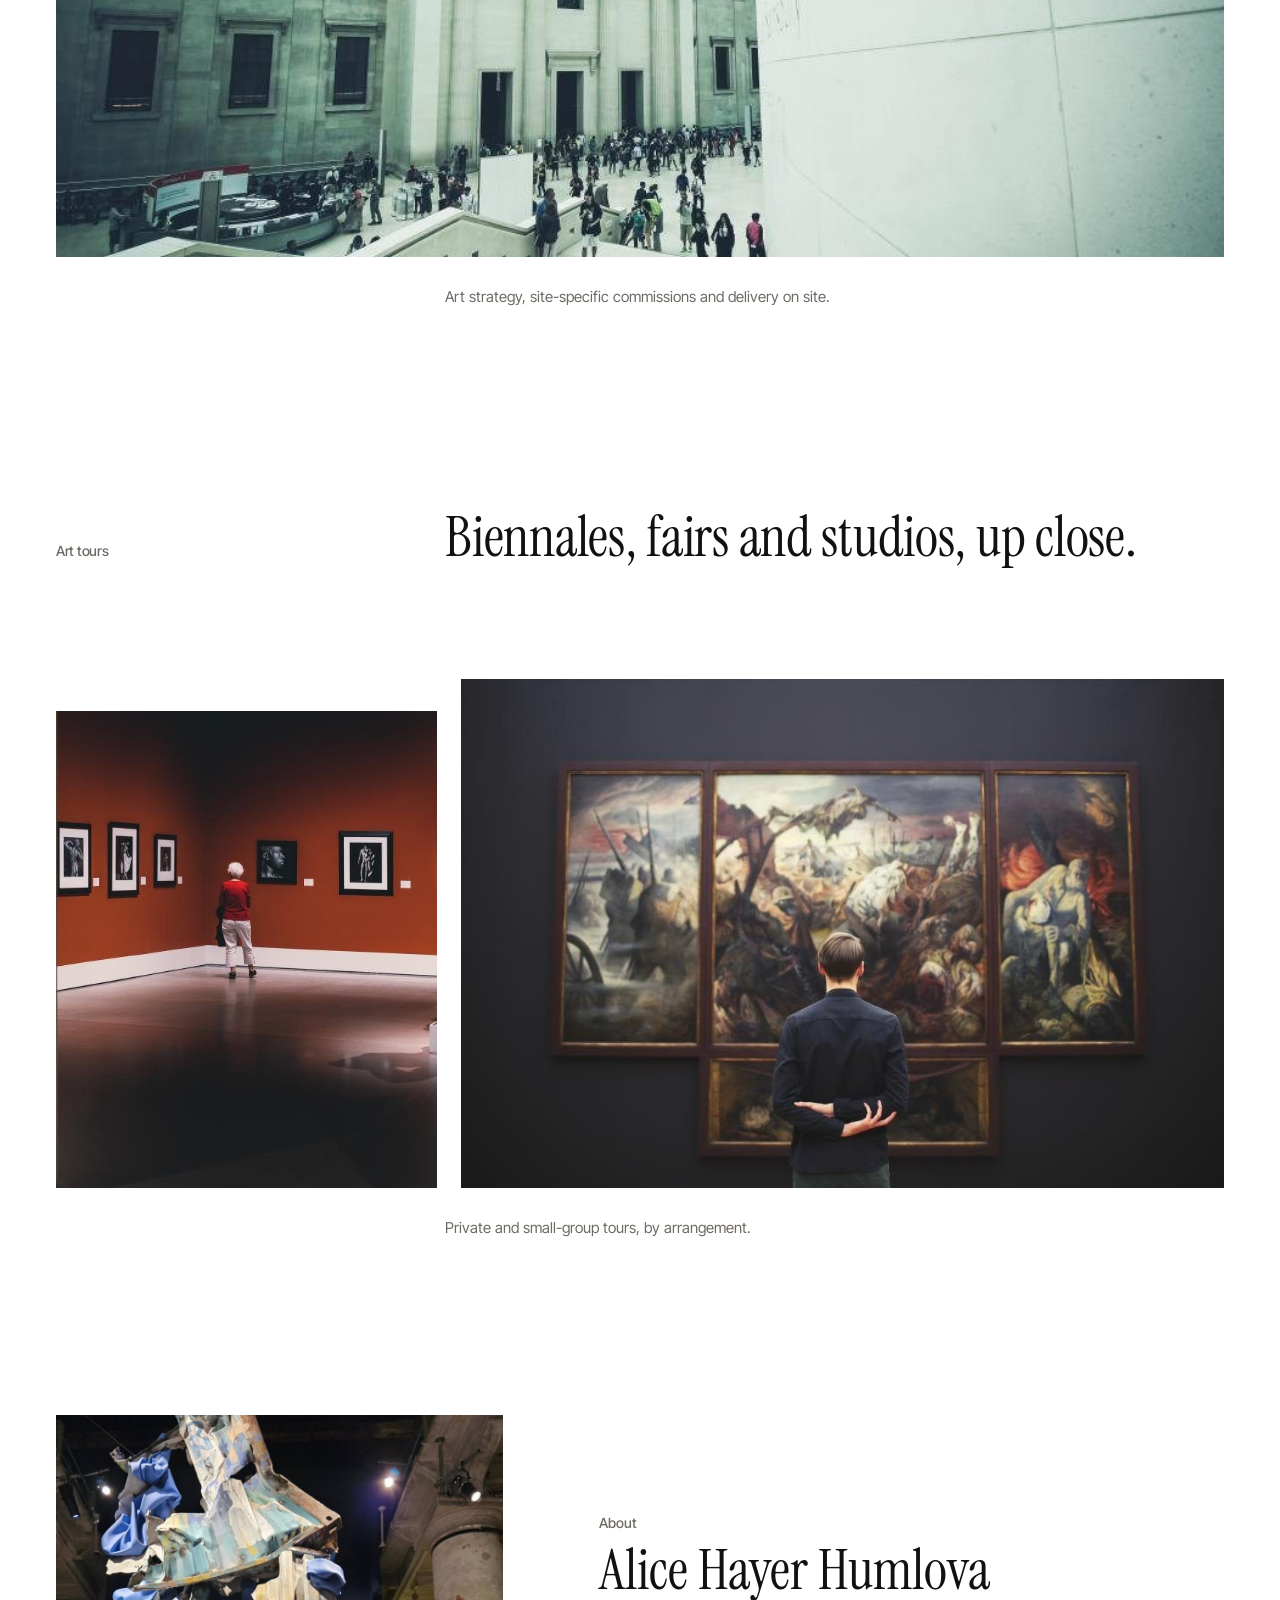
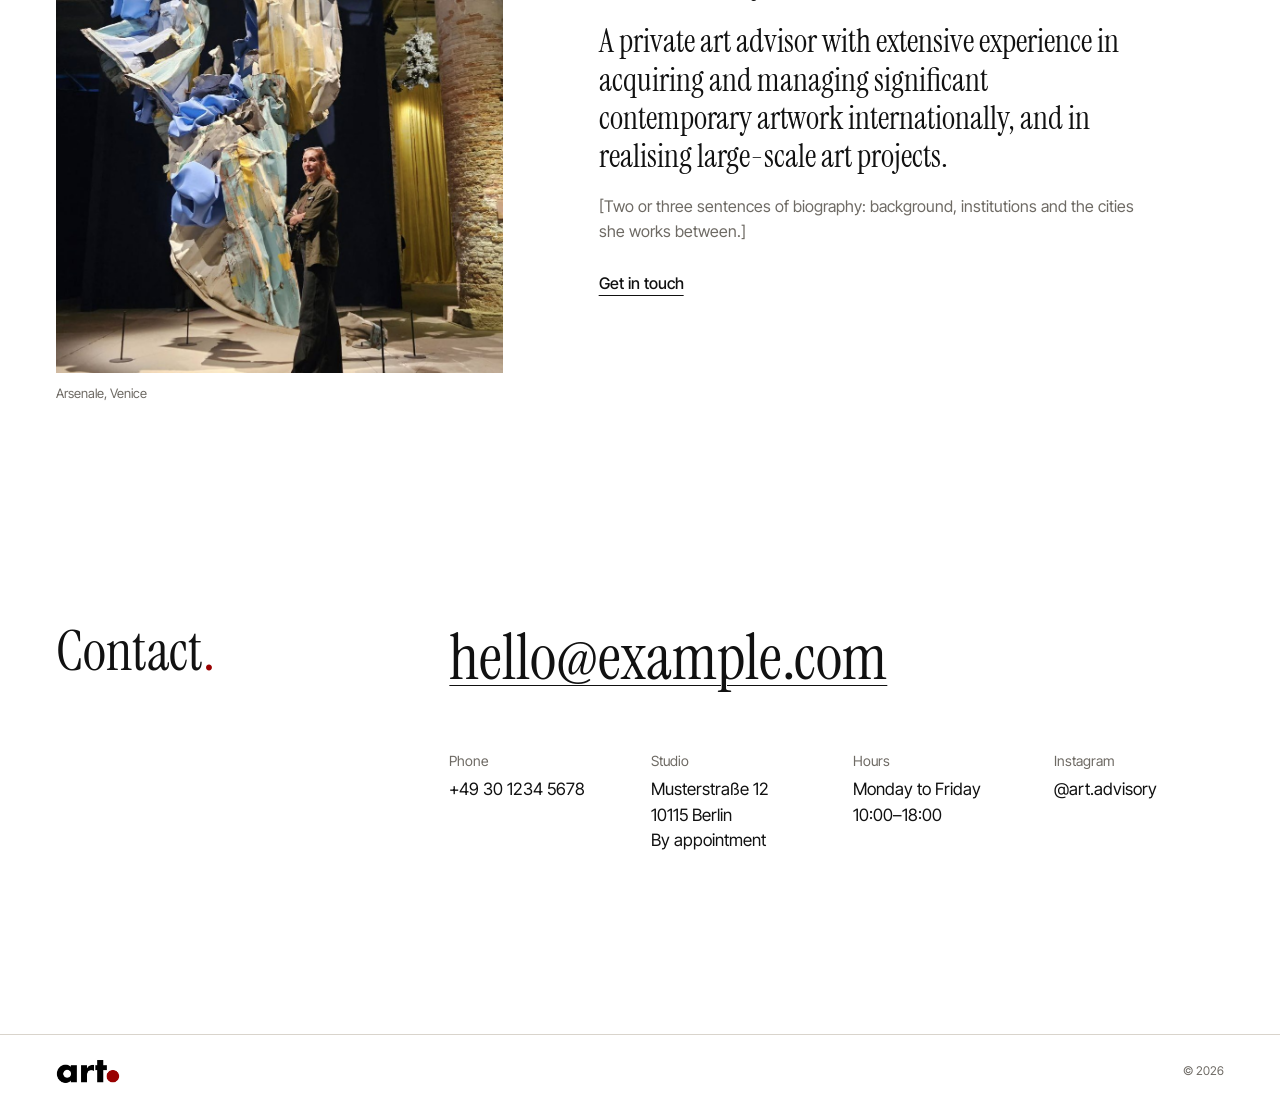
==== commit b9dd9554: "Continue with A only: darker hero, new headline, fix mobile menu, advisor name - Remove /b variant a" ====
--- a/index.html
+++ b/index.html
@@ -36,7 +36,7 @@
   <section class="hero hero--a" id="top">
     <img class="hero__img" src="assets/img/spheres.jpg" alt="Visitors walking through an installation of mirrored spheres" width="1600" height="2378">
     <div class="hero__text">
-      <h1>Private art advisory<span class="dot">.</span></h1>
+      <h1>Art, chosen with care<span class="dot">.</span></h1>
       <div class="hero__links">
         <a href="#contact">Enquire</a>
         <a href="#collectors">Services</a>
@@ -79,11 +79,11 @@
 
   <section class="about wrap" id="about">
     <figure class="about__img">
-      <img src="assets/img/advisor.jpg" alt="The advisor beside a suspended sculpture at the Arsenale, Venice" width="1192" height="1205" loading="lazy">
+      <img src="assets/img/advisor.jpg" alt="Alice Hayer Humlova beside a suspended sculpture at the Arsenale, Venice" width="1192" height="1205" loading="lazy">
       <figcaption>Arsenale, Venice</figcaption>
     </figure>
     <div class="about__text">
-      <h2 class="about__name"><span class="label">About</span>[Advisor name]</h2>
+      <h2 class="about__name"><span class="label">About</span>Alice Hayer Humlova</h2>
       <p class="about__lead">A private art advisor with extensive experience in acquiring and managing significant contemporary artwork internationally, and in realising large-scale art projects.</p>
       <p>[Two or three sentences of biography: background, institutions and the cities she works between.]</p>
       <a href="#contact">Get in touch</a>
--- a/styles.css
+++ b/styles.css
@@ -1,4 +1,4 @@
-/* art. — mobile first. Two hero variants: body.v-a (glass header) and body.v-b (quiet). */
+/* art. — mobile first */
 
 :root {
   --ink: #111111;
@@ -140,7 +140,13 @@
   background: radial-gradient(closest-side, rgba(153, 0, 0, .55), rgba(153, 0, 0, 0));
 }
 .is-open .header__progress { opacity: 0; }
-.is-open .v-a .header, .v-a.is-open .header { background: var(--paper); }
+/* backdrop-filter makes the header a containing block for the fixed menu,
+   so switch it off while the menu is open */
+.is-open .v-a .header {
+  background: var(--paper);
+  -webkit-backdrop-filter: none;
+  backdrop-filter: none;
+}
 
 /* ---------- Hero (shared) ---------- */
 
@@ -164,10 +170,10 @@
   content: "";
   position: absolute;
   inset: 0;
-  background: rgba(0, 0, 0, .40);
+  background: linear-gradient(to top, rgba(0, 0, 0, .35), rgba(0, 0, 0, 0) 55%), rgba(0, 0, 0, .52);
 }
 .hero > *:not(.hero__img) { position: absolute; z-index: 1; }
-.hero h1 { font-family: var(--serif); letter-spacing: -.012em; }
+.hero h1 { font-family: var(--serif); letter-spacing: -.012em; text-wrap: balance; }
 
 /* A */
 .hero--a .hero__img { object-position: 50% 50%; }
@@ -177,7 +183,7 @@
   letter-spacing: -.035em;
 }
 .hero__links { display: flex; gap: 28px; margin-top: 16px; }
-.hero__links a, .hero__bar a {
+.hero__links a {
   display: inline-flex;
   align-items: center;
   min-height: 44px;
@@ -187,30 +193,6 @@
   text-decoration-thickness: 1px;
   text-underline-offset: 6px;
 }
-
-/* B */
-.hero--b::after { background: rgba(10, 10, 10, .46); }
-.hero--b .hero__img { object-position: 46% 50%; }
-.hero--b .hero__title {
-  left: var(--gutter);
-  right: var(--gutter);
-  top: 26%;
-  font: 400 60px/.95 "DM Serif Display", var(--serif);
-  letter-spacing: -.015em;
-}
-.hero__bar {
-  left: var(--gutter);
-  right: var(--gutter);
-  bottom: 18px;
-  display: flex;
-  justify-content: space-between;
-  align-items: center;
-  padding-top: 4px;
-  border-top: 1px solid rgba(255, 255, 255, .45);
-  font-size: 13px;
-}
-.hero__bar a { text-decoration: none; }
-.hero__bar span { color: rgba(255, 255, 255, .82); }
 
 /* ---------- About ---------- */
 
@@ -342,7 +324,6 @@
   }
   .menu a, .menu a:first-child { padding: 0; border: 0; font: 500 14px var(--sans); }
   .menu a:hover { text-decoration: underline; text-underline-offset: 6px; }
-  .v-b .header { height: 96px; }
 
   .hero { min-height: 680px; }
 
@@ -351,9 +332,6 @@
   .hero--a h1 { font-size: 104px; line-height: .95; }
   .hero__links { gap: 40px; margin-top: 22px; }
 
-  .hero--b .hero__img { object-position: 50% 60%; }
-  .hero--b .hero__title { top: auto; bottom: 104px; font-size: clamp(88px, 10vw, 152px); line-height: .92; }
-  .hero__bar { bottom: 40px; font-size: 14px; }
 
   .about {
     display: grid;
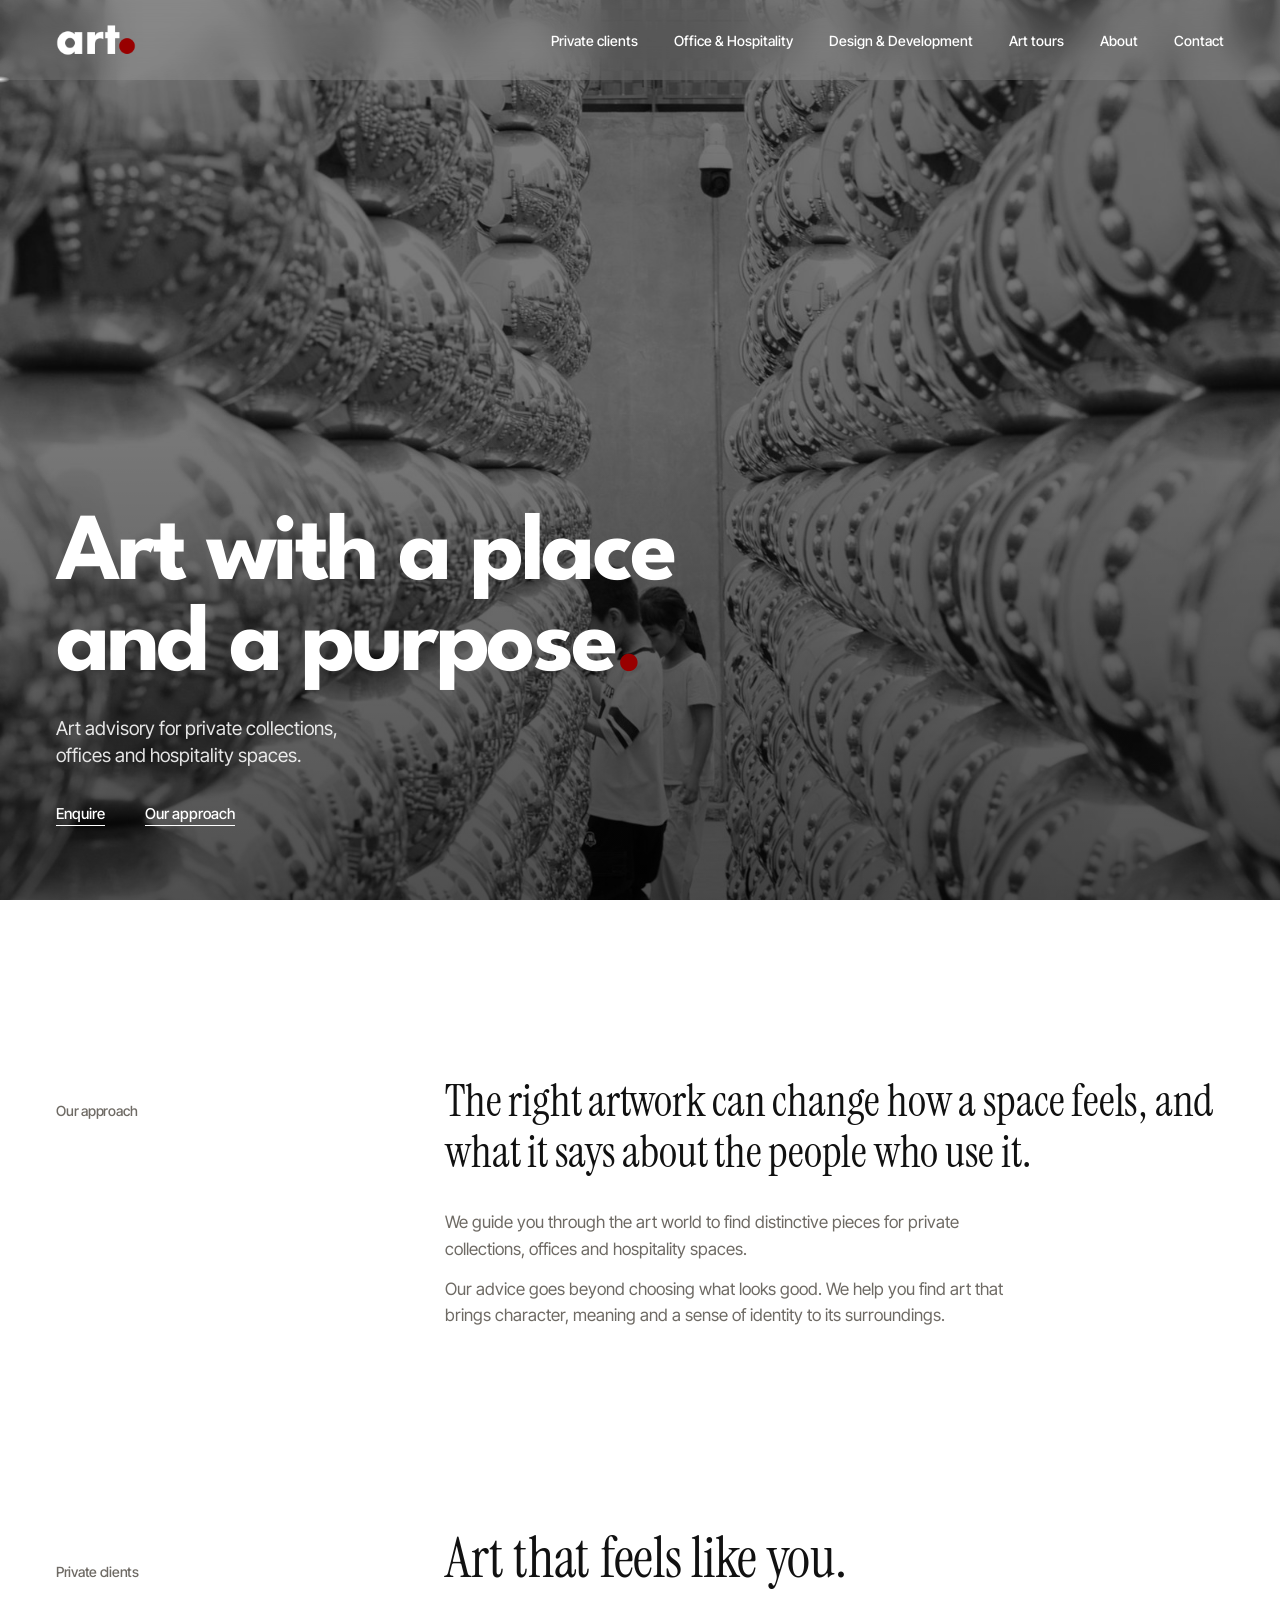
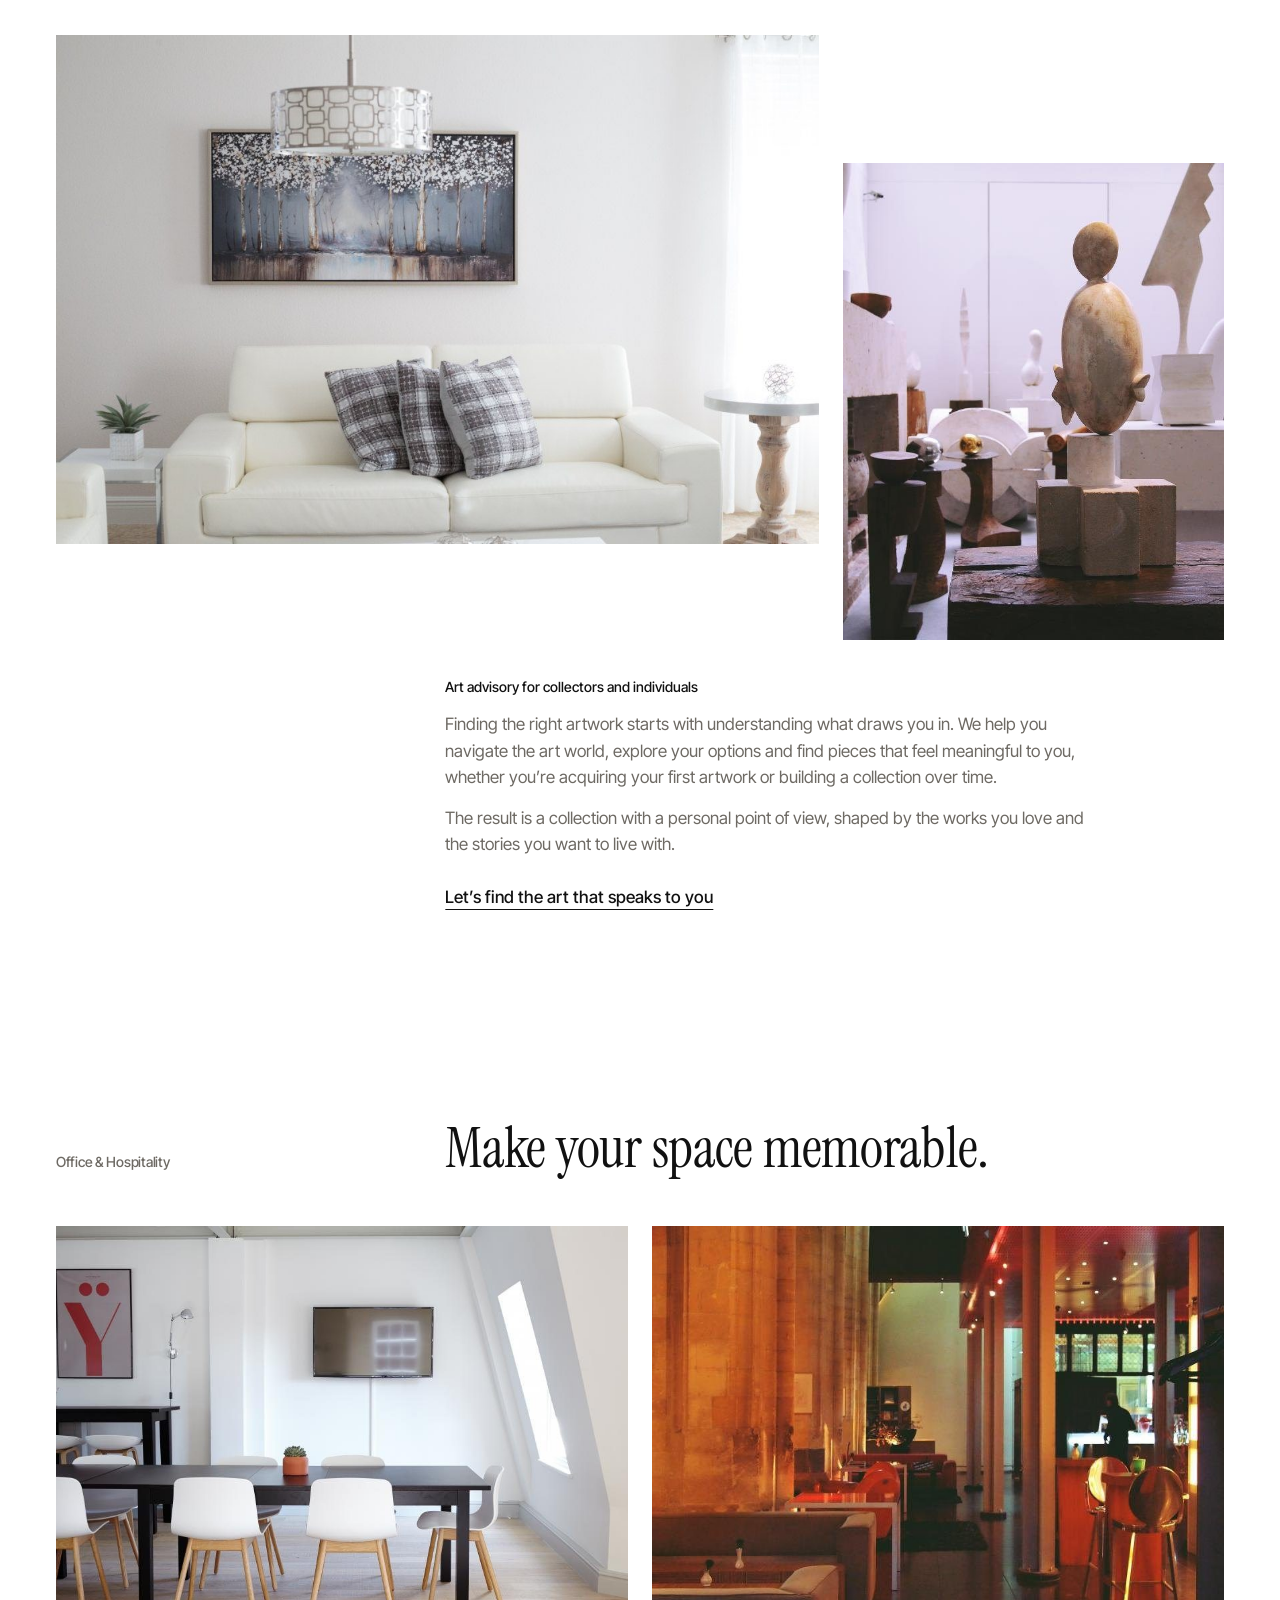
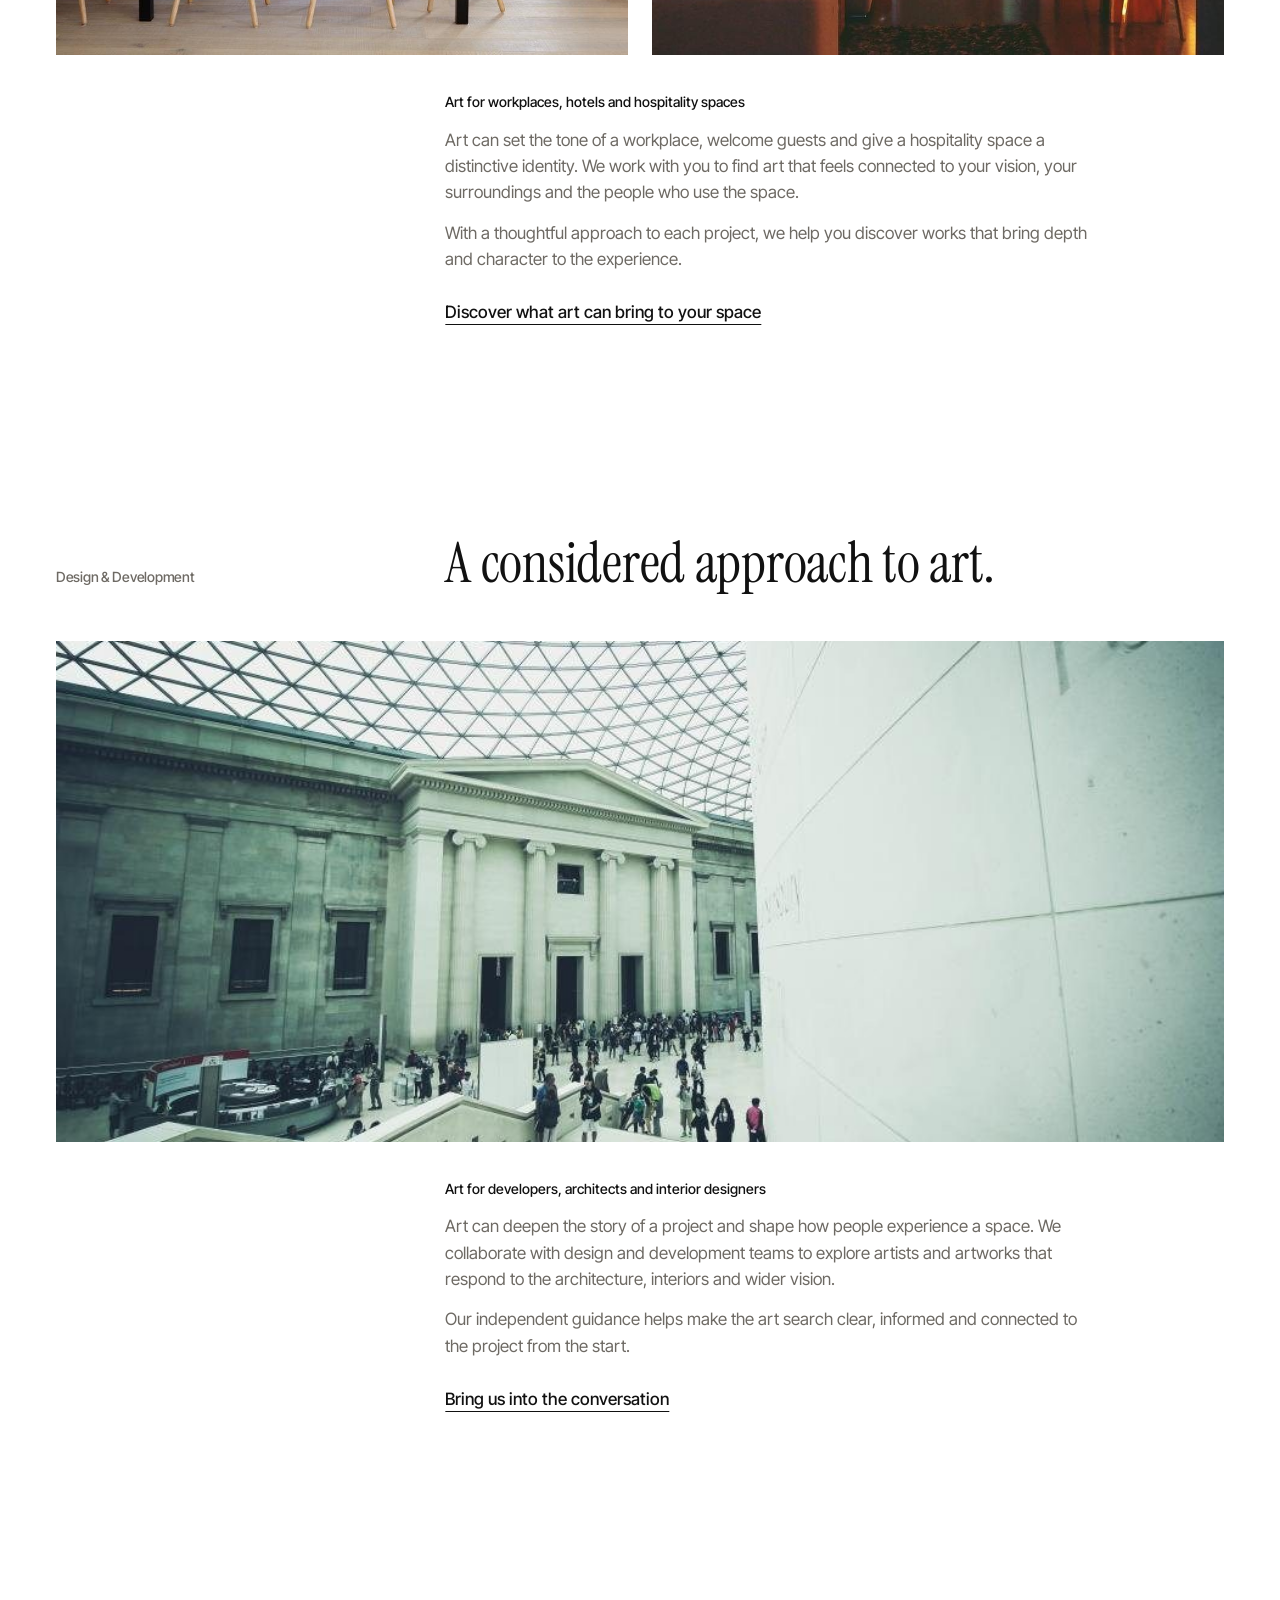
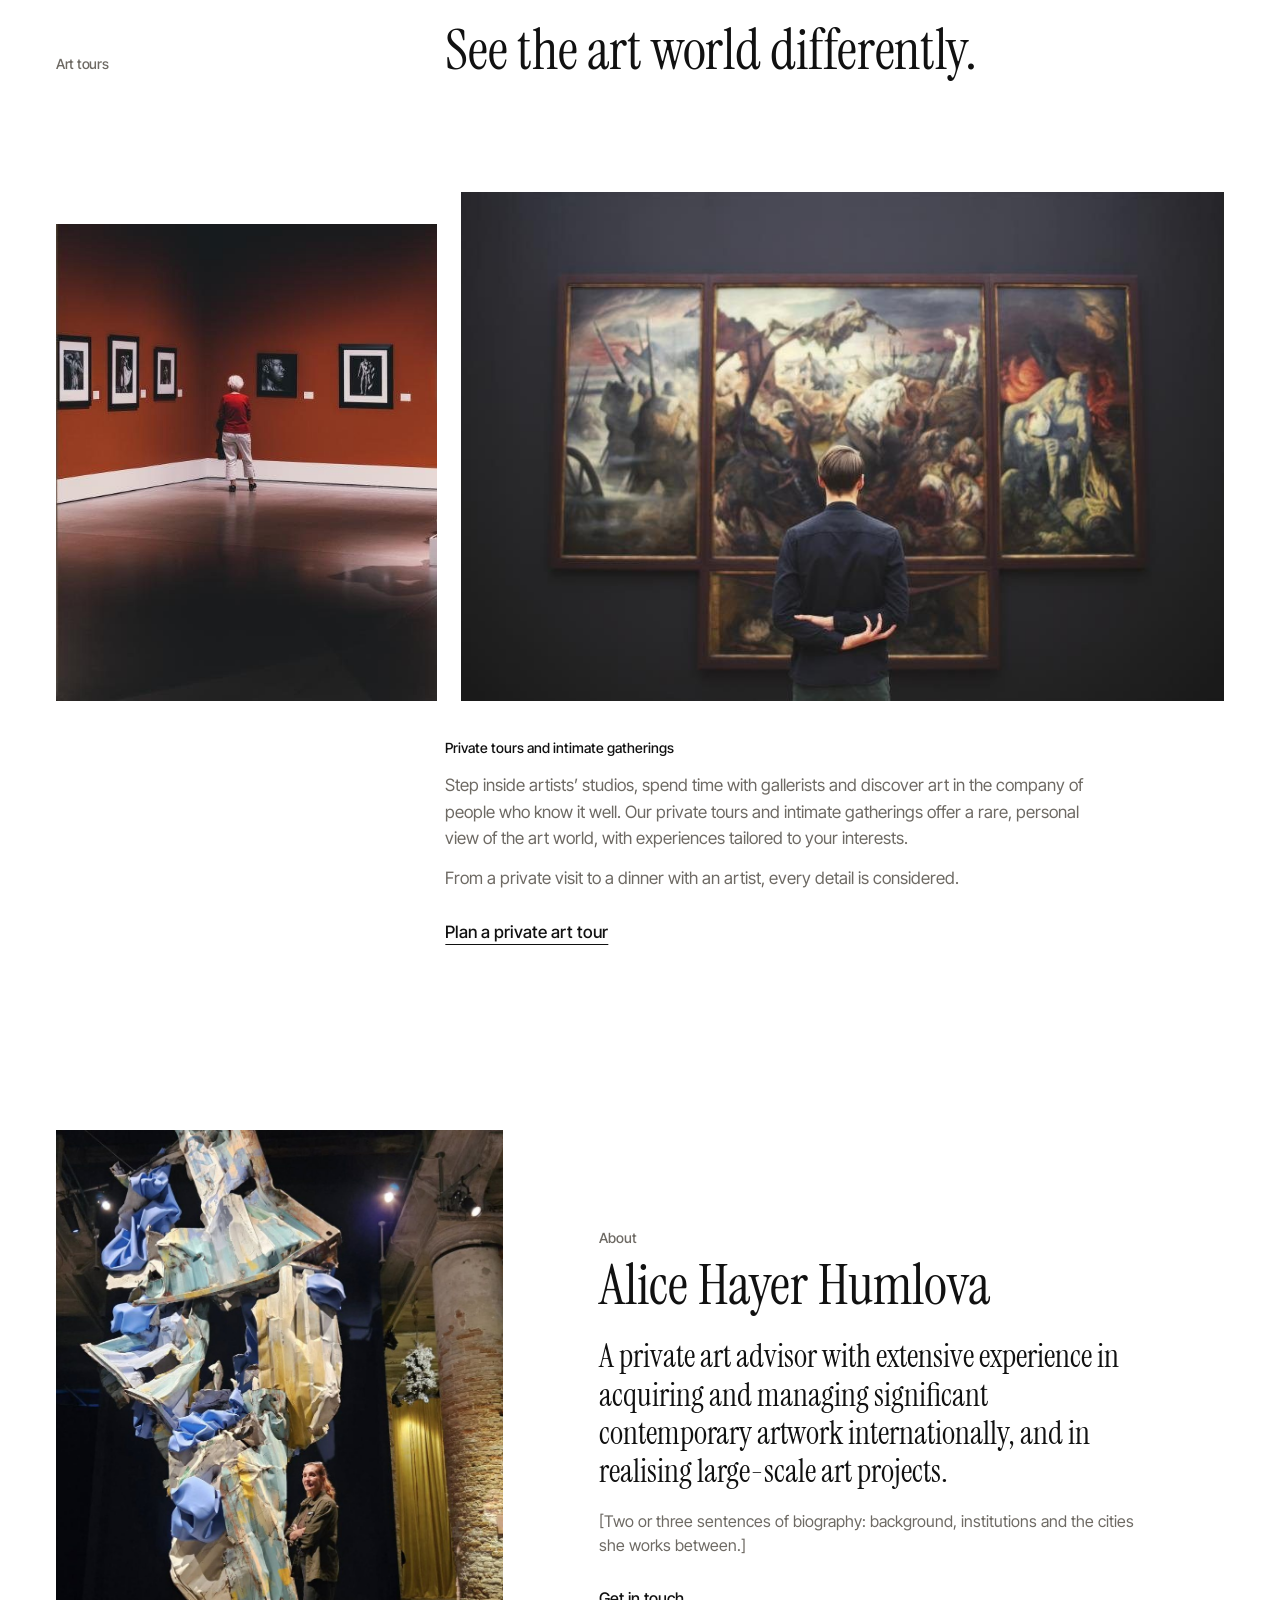
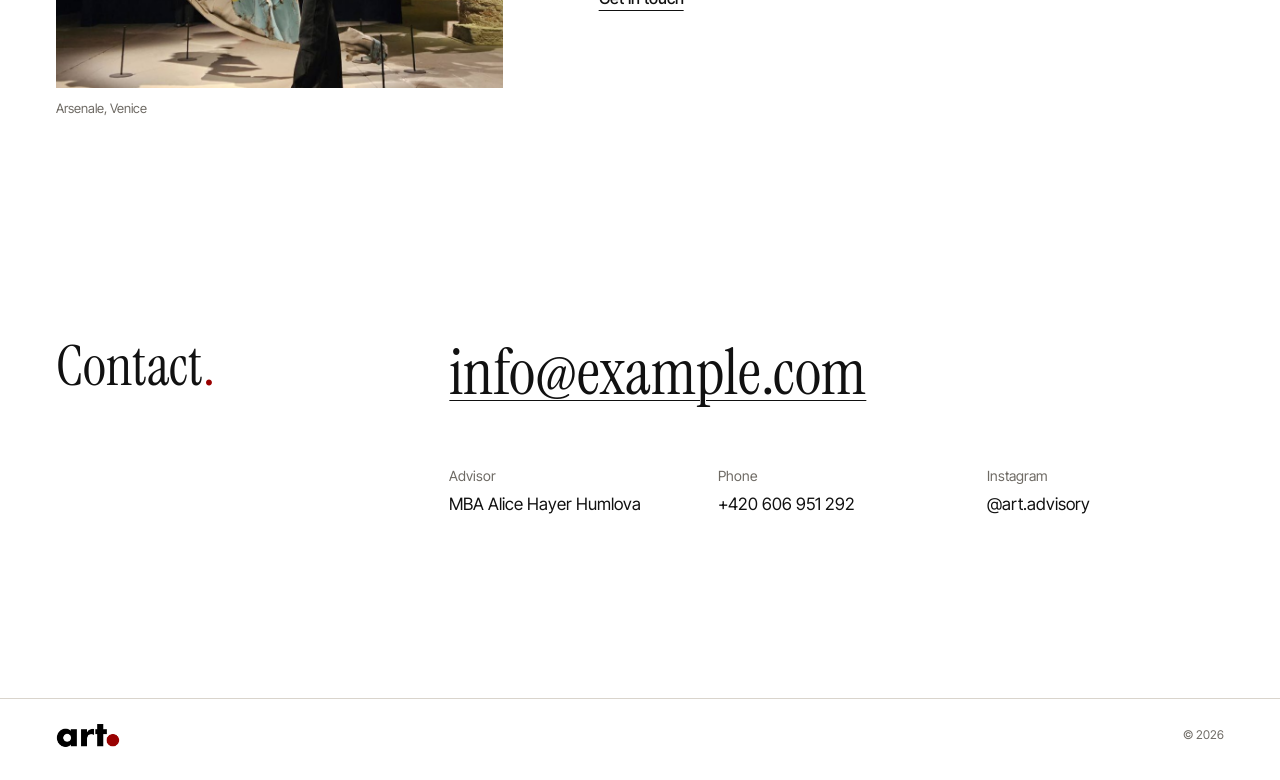
==== commit 777bee5e: "Rewrite copy from the advisor's outline - Hero: "Art with a place and a purpose." plus one line sayi" ====
--- a/index.html
+++ b/index.html
@@ -21,10 +21,10 @@
   </a>
   <button class="header__toggle" type="button" aria-expanded="false" aria-controls="menu">Menu</button>
   <nav class="menu" id="menu" aria-label="Main">
-    <a href="#collectors">Collectors</a>
-    <a href="#workplaces">Office &amp; Hospitality</a>
-    <a href="#projects">Projects</a>
-    <a href="#tours">Tours</a>
+    <a href="#private-clients">Private clients</a>
+    <a href="#office-hospitality">Office &amp; Hospitality</a>
+    <a href="#design-development">Design &amp; Development</a>
+    <a href="#tours">Art tours</a>
     <a href="#about">About</a>
     <a href="#contact">Contact</a>
   </nav>
@@ -36,45 +36,74 @@
   <section class="hero hero--a" id="top">
     <img class="hero__img" src="assets/img/spheres.jpg" alt="Visitors walking through an installation of mirrored spheres" width="1600" height="2378">
     <div class="hero__text">
-      <h1>Art, chosen with care<span class="dot">.</span></h1>
+      <h1>Art with a place and a purpose<span class="dot">.</span></h1>
+      <p class="hero__sub">Art advisory for private collections, offices and hospitality spaces.</p>
       <div class="hero__links">
         <a href="#contact">Enquire</a>
-        <a href="#collectors">Services</a>
+        <a href="#approach">Our approach</a>
       </div>
     </div>
   </section>
 
-  <section class="section wrap" id="collectors">
-    <h2 class="section__title"><span class="label">Private collectors &amp; individuals</span>A collection, built with intent.</h2>
+  <section class="approach wrap" id="approach">
+    <h2 class="approach__title"><span class="label">Our approach</span>The right artwork can change how a space feels, and what it says about the people who use it.</h2>
+    <div class="approach__body">
+      <p>We guide you through the art world to find distinctive pieces for private collections, offices and hospitality spaces.</p>
+      <p>Our advice goes beyond choosing what looks good. We help you find art that brings character, meaning and a sense of identity to its surroundings.</p>
+    </div>
+  </section>
+
+  <section class="section wrap" id="private-clients">
+    <h2 class="section__title"><span class="label">Private clients</span>Art that feels like you.</h2>
     <div class="pair pair--offset">
       <img src="assets/img/collectors.jpg" alt="A large painting above a white sofa" width="960" height="640" loading="lazy">
       <img src="assets/img/collectors-2.jpg" alt="Sculptures in a white studio" width="960" height="720" loading="lazy">
     </div>
-    <p class="section__meta">Acquisition, collection management and placement at home.</p>
+    <div class="section__body">
+      <p class="section__desc">Art advisory for collectors and individuals</p>
+      <p>Finding the right artwork starts with understanding what draws you in. We help you navigate the art world, explore your options and find pieces that feel meaningful to you, whether you’re acquiring your first artwork or building a collection over time.</p>
+      <p>The result is a collection with a personal point of view, shaped by the works you love and the stories you want to live with.</p>
+      <a class="section__cta" href="#contact">Let’s find the art that speaks to you</a>
+    </div>
   </section>
 
-  <section class="section wrap" id="workplaces">
-    <h2 class="section__title"><span class="label">Office &amp; Hospitality</span>Art that gives a space its character.</h2>
+  <section class="section wrap" id="office-hospitality">
+    <h2 class="section__title"><span class="label">Office &amp; Hospitality</span>Make your space memorable.</h2>
     <div class="pair pair--even">
       <img src="assets/img/office.jpg" alt="A meeting room with artwork on the wall" width="960" height="640" loading="lazy">
       <img src="assets/img/hospitality.jpg" alt="A hotel lounge and bar" width="960" height="541" loading="lazy">
     </div>
-    <p class="section__meta">Curation, commissions and installation for offices, hotels and restaurants.</p>
+    <div class="section__body">
+      <p class="section__desc">Art for workplaces, hotels and hospitality spaces</p>
+      <p>Art can set the tone of a workplace, welcome guests and give a hospitality space a distinctive identity. We work with you to find art that feels connected to your vision, your surroundings and the people who use the space.</p>
+      <p>With a thoughtful approach to each project, we help you discover works that bring depth and character to the experience.</p>
+      <a class="section__cta" href="#contact">Discover what art can bring to your space</a>
+    </div>
   </section>
 
-  <section class="section wrap" id="projects">
-    <h2 class="section__title"><span class="label">Developers, architects &amp; interior designers</span>From the first drawing to the final hang.</h2>
+  <section class="section wrap" id="design-development">
+    <h2 class="section__title"><span class="label">Design &amp; Development</span>A considered approach to art.</h2>
     <img class="wide" src="assets/img/architecture.jpg" alt="A glass-roofed atrium" width="960" height="640" loading="lazy">
-    <p class="section__meta">Art strategy, site-specific commissions and delivery on site.</p>
+    <div class="section__body">
+      <p class="section__desc">Art for developers, architects and interior designers</p>
+      <p>Art can deepen the story of a project and shape how people experience a space. We collaborate with design and development teams to explore artists and artworks that respond to the architecture, interiors and wider vision.</p>
+      <p>Our independent guidance helps make the art search clear, informed and connected to the project from the start.</p>
+      <a class="section__cta" href="#contact">Bring us into the conversation</a>
+    </div>
   </section>
 
   <section class="section wrap" id="tours">
-    <h2 class="section__title"><span class="label">Art tours</span>Biennales, fairs and studios, up close.</h2>
+    <h2 class="section__title"><span class="label">Art tours</span>See the art world differently.</h2>
     <div class="pair pair--offset pair--flip">
       <img src="assets/img/tours.jpg" alt="A visitor studying a large painting" width="960" height="579" loading="lazy">
       <img src="assets/img/tours-2.jpg" alt="A visitor in a gallery with red walls" width="960" height="640" loading="lazy">
     </div>
-    <p class="section__meta">Private and small-group tours, by arrangement.</p>
+    <div class="section__body">
+      <p class="section__desc">Private tours and intimate gatherings</p>
+      <p>Step inside artists’ studios, spend time with gallerists and discover art in the company of people who know it well. Our private tours and intimate gatherings offer a rare, personal view of the art world, with experiences tailored to your interests.</p>
+      <p>From a private visit to a dinner with an artist, every detail is considered.</p>
+      <a class="section__cta" href="#contact">Plan a private art tour</a>
+    </div>
   </section>
 
   <section class="about wrap" id="about">
@@ -93,11 +122,10 @@
   <section class="contact wrap" id="contact">
     <h2>Contact<span class="dot">.</span></h2>
     <div class="contact__body">
-      <a class="contact__mail" href="mailto:hello@example.com">hello@example.com</a>
+      <a class="contact__mail" href="mailto:info@example.com">info@example.com</a>
       <dl class="contact__list">
-        <div><dt>Phone</dt><dd><a href="tel:+493012345678">+49 30 1234 5678</a></dd></div>
-        <div><dt>Studio</dt><dd>Musterstraße 12<br>10115 Berlin<br>By appointment</dd></div>
-        <div><dt>Hours</dt><dd>Monday to Friday<br>10:00–18:00</dd></div>
+        <div><dt>Advisor</dt><dd>MBA Alice Hayer Humlova</dd></div>
+        <div><dt>Phone</dt><dd><a href="tel:+420606951292">+420 606 951 292</a></dd></div>
         <div><dt>Instagram</dt><dd><a href="https://instagram.com/" rel="noopener">@art.advisory</a></dd></div>
       </dl>
     </div>
--- a/styles.css
+++ b/styles.css
@@ -182,7 +182,8 @@
   font: 700 46px/.98 "League Spartan", var(--sans);
   letter-spacing: -.035em;
 }
-.hero__links { display: flex; gap: 28px; margin-top: 16px; }
+.hero__sub { max-width: 30ch; margin-top: 14px; font-size: 16px; line-height: 1.45; color: rgba(255, 255, 255, .88); }
+.hero__links { display: flex; gap: 28px; margin-top: 14px; }
 .hero__links a {
   display: inline-flex;
   align-items: center;
@@ -193,6 +194,12 @@
   text-decoration-thickness: 1px;
   text-underline-offset: 6px;
 }
+
+/* ---------- Approach ---------- */
+
+.approach { padding-top: 88px; }
+.approach__title { font: 30px/1.15 var(--serif); letter-spacing: -.005em; max-width: 26ch; }
+.approach__body { display: flex; flex-direction: column; gap: 14px; margin-top: 24px; max-width: 34em; color: var(--stone); }
 
 /* ---------- About ---------- */
 
@@ -222,7 +229,27 @@
   font: 34px/1.05 var(--serif);
   letter-spacing: -.005em;
 }
-.section__meta { margin-top: 22px; font-size: 14px; color: var(--stone); }
+.section__body {
+  display: flex;
+  flex-direction: column;
+  align-items: flex-start;
+  gap: 14px;
+  margin-top: 24px;
+  max-width: 34em;
+}
+.section__body p { color: var(--stone); }
+.section__body .section__desc { font-size: 14px; color: var(--ink); font-weight: 500; }
+.section__cta {
+  display: inline-flex;
+  align-items: center;
+  min-height: 44px;
+  margin-top: 4px;
+  font-weight: 500;
+  text-decoration: underline;
+  text-decoration-thickness: 1px;
+  text-underline-offset: 6px;
+}
+.section__cta:hover { color: var(--red); }
 
 .pair img, .wide { width: 100%; object-fit: cover; }
 
@@ -329,7 +356,8 @@
 
   .hero--a .hero__img { object-position: 50% 42%; }
   .hero--a .hero__text { bottom: 64px; max-width: 960px; }
-  .hero--a h1 { font-size: 104px; line-height: .95; }
+  .hero--a h1 { font-size: 96px; line-height: .95; }
+  .hero__sub { margin-top: 22px; font-size: 19px; }
   .hero__links { gap: 40px; margin-top: 22px; }
 
 
@@ -352,19 +380,24 @@
     font-size: 56px;
   }
   .section__title .label { margin: 0; }
-  .section__meta { margin-top: 28px; padding-left: calc(100% / 3); font-size: 15px; }
+  .section__body { margin-top: 36px; margin-left: calc(100% / 3); max-width: 38em; font-size: 17px; }
+
+  .approach { display: grid; grid-template-columns: 1fr 2fr; padding-top: 176px; }
+  .approach__title { grid-column: 1 / -1; display: grid; grid-template-columns: 1fr 2fr; align-items: baseline; max-width: none; font-size: 44px; }
+  .approach__title .label { margin: 0; }
+  .approach__body { grid-column: 2; margin-top: 32px; font-size: 17px; }
 
   .pair img, .pair img:first-child, .wide { width: 100%; margin: 0; }
 
   .pair--offset { display: grid; grid-template-columns: 8fr 4fr; gap: 24px; align-items: end; }
   .pair--offset img:first-child { aspect-ratio: 3 / 2; }
   .pair--offset img:last-child { width: 100%; margin: 0 0 -96px; aspect-ratio: 4 / 5; }
-  .pair--offset + .section__meta { margin-top: 124px; }
+  .pair--offset + .section__body { margin-top: 132px; }
 
   .pair--flip { grid-template-columns: 4fr 8fr; }
   .pair--flip img:first-child { order: 2; }
   .pair--flip img:last-child { order: 1; align-self: start; margin: 96px 0 0; }
-  .pair--flip + .section__meta { margin-top: 28px; }
+  .pair--flip + .section__body { margin-top: 36px; }
 
   .pair--even { display: grid; grid-template-columns: 1fr 1fr; gap: 24px; margin: 0; padding: 0; overflow: visible; }
   .pair--even img, .pair--even img:first-child { width: 100%; aspect-ratio: 4 / 3; }
@@ -380,7 +413,7 @@
   .contact h2 { margin: 0; font-size: 56px; }
   .contact__body { gap: 56px; }
   .contact a.contact__mail { font-size: 64px; }
-  .contact__list { grid-template-columns: repeat(4, minmax(0, 1fr)); gap: 32px; }
+  .contact__list { grid-template-columns: repeat(3, minmax(0, 1fr)); gap: 32px; }
   .contact__list dd { font-size: 17px; }
 
   .footer img { width: 64px; }
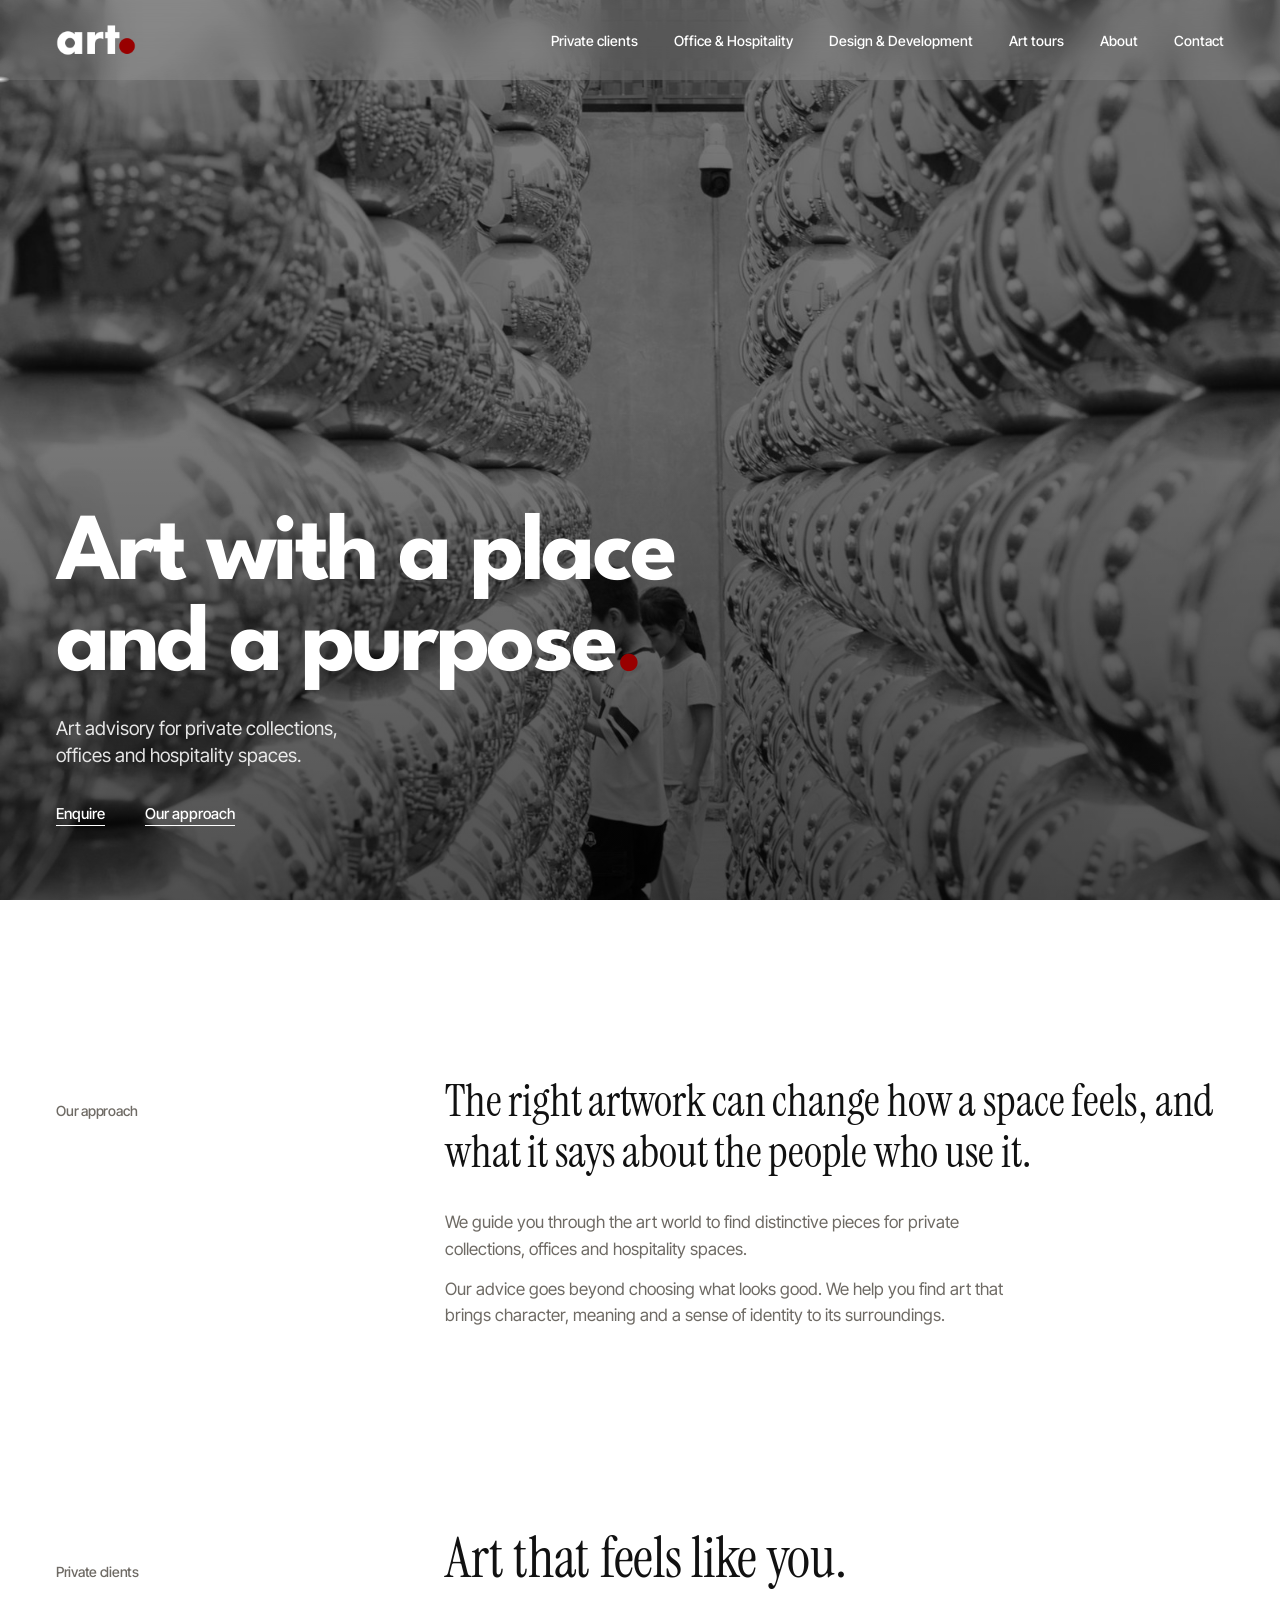
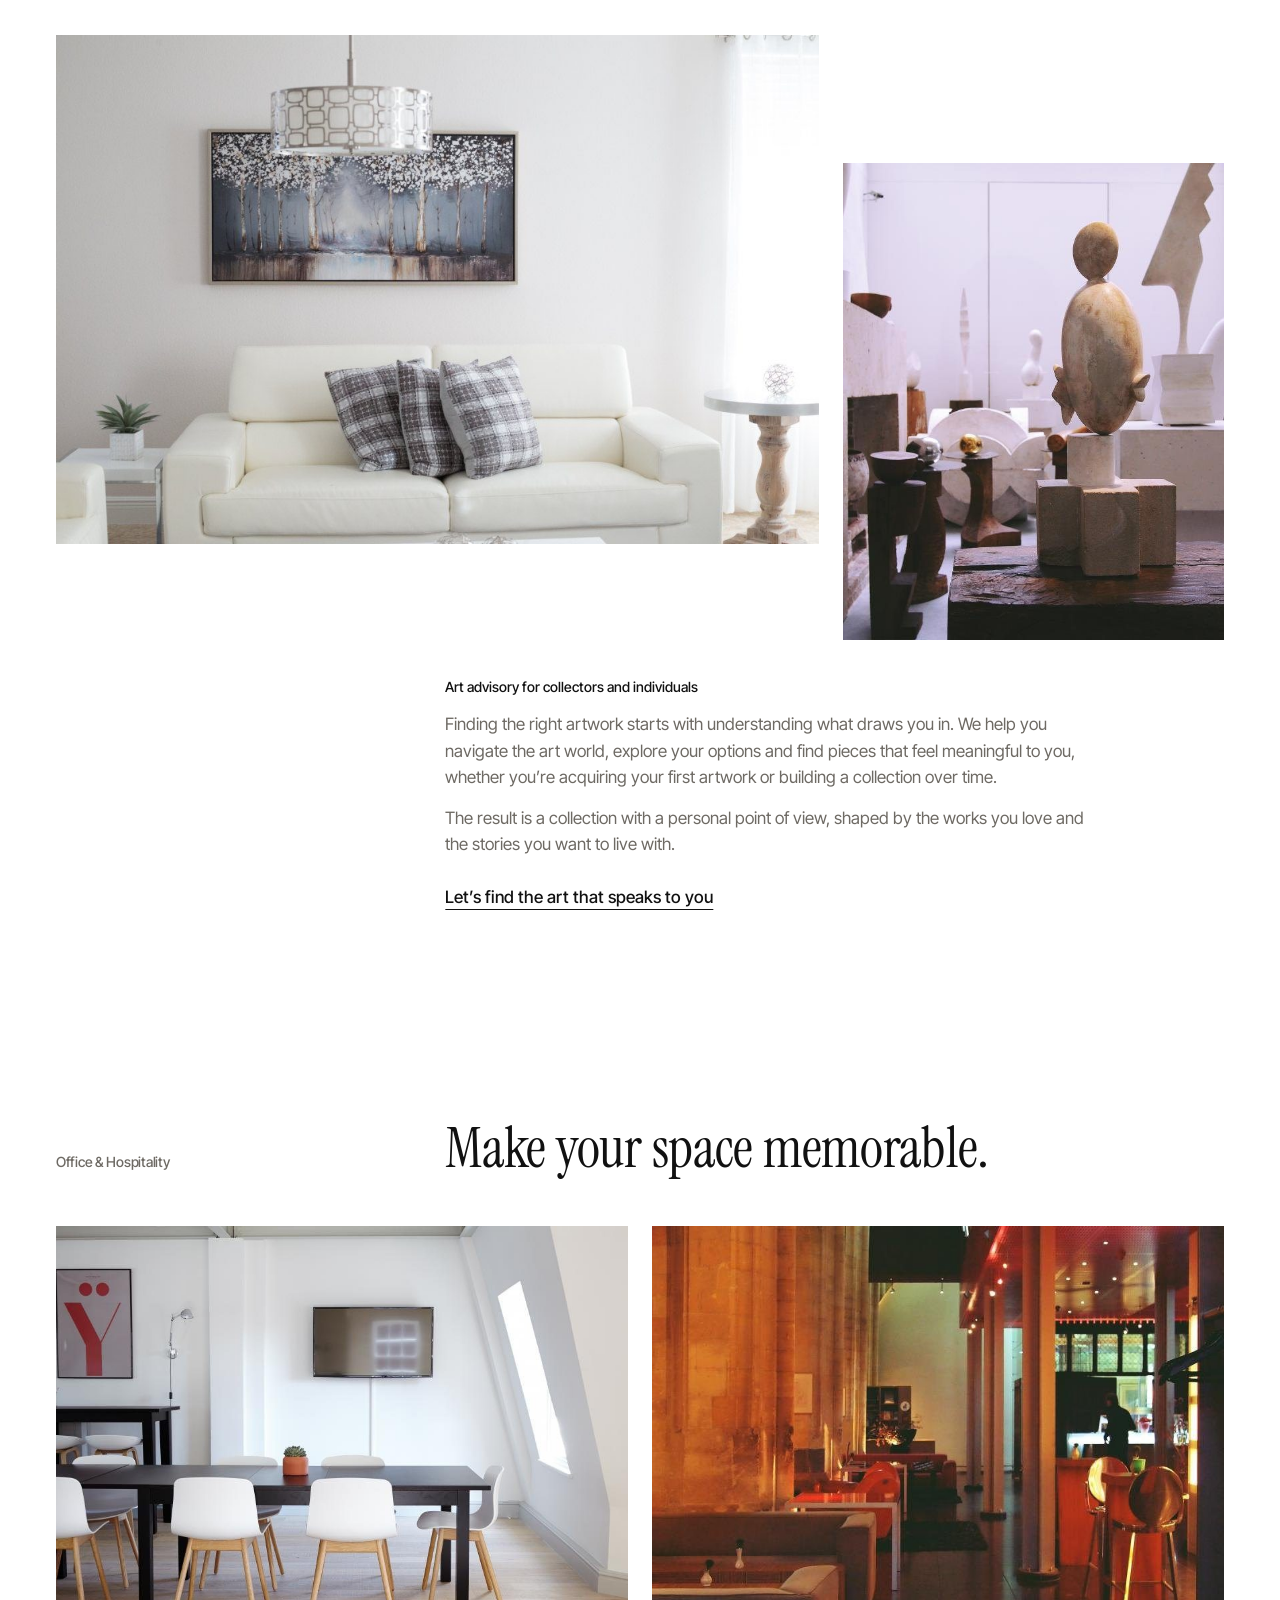
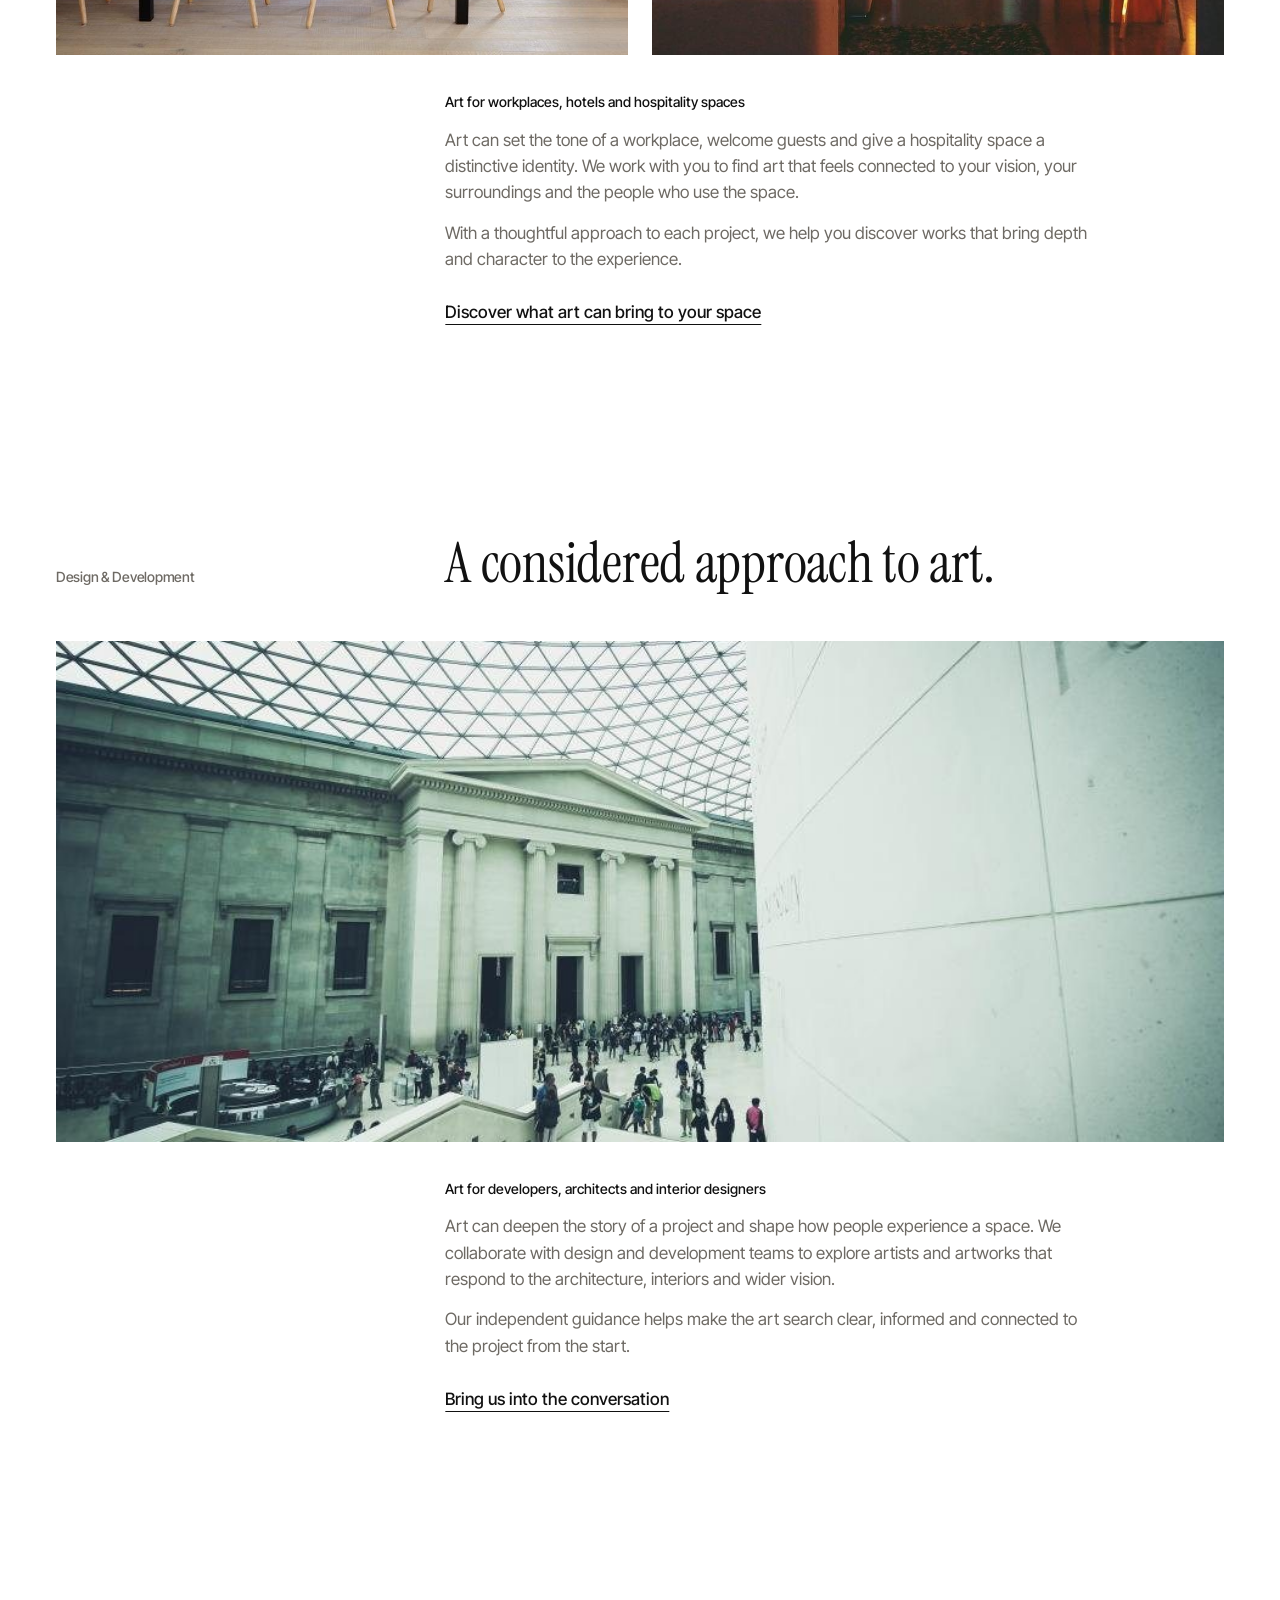
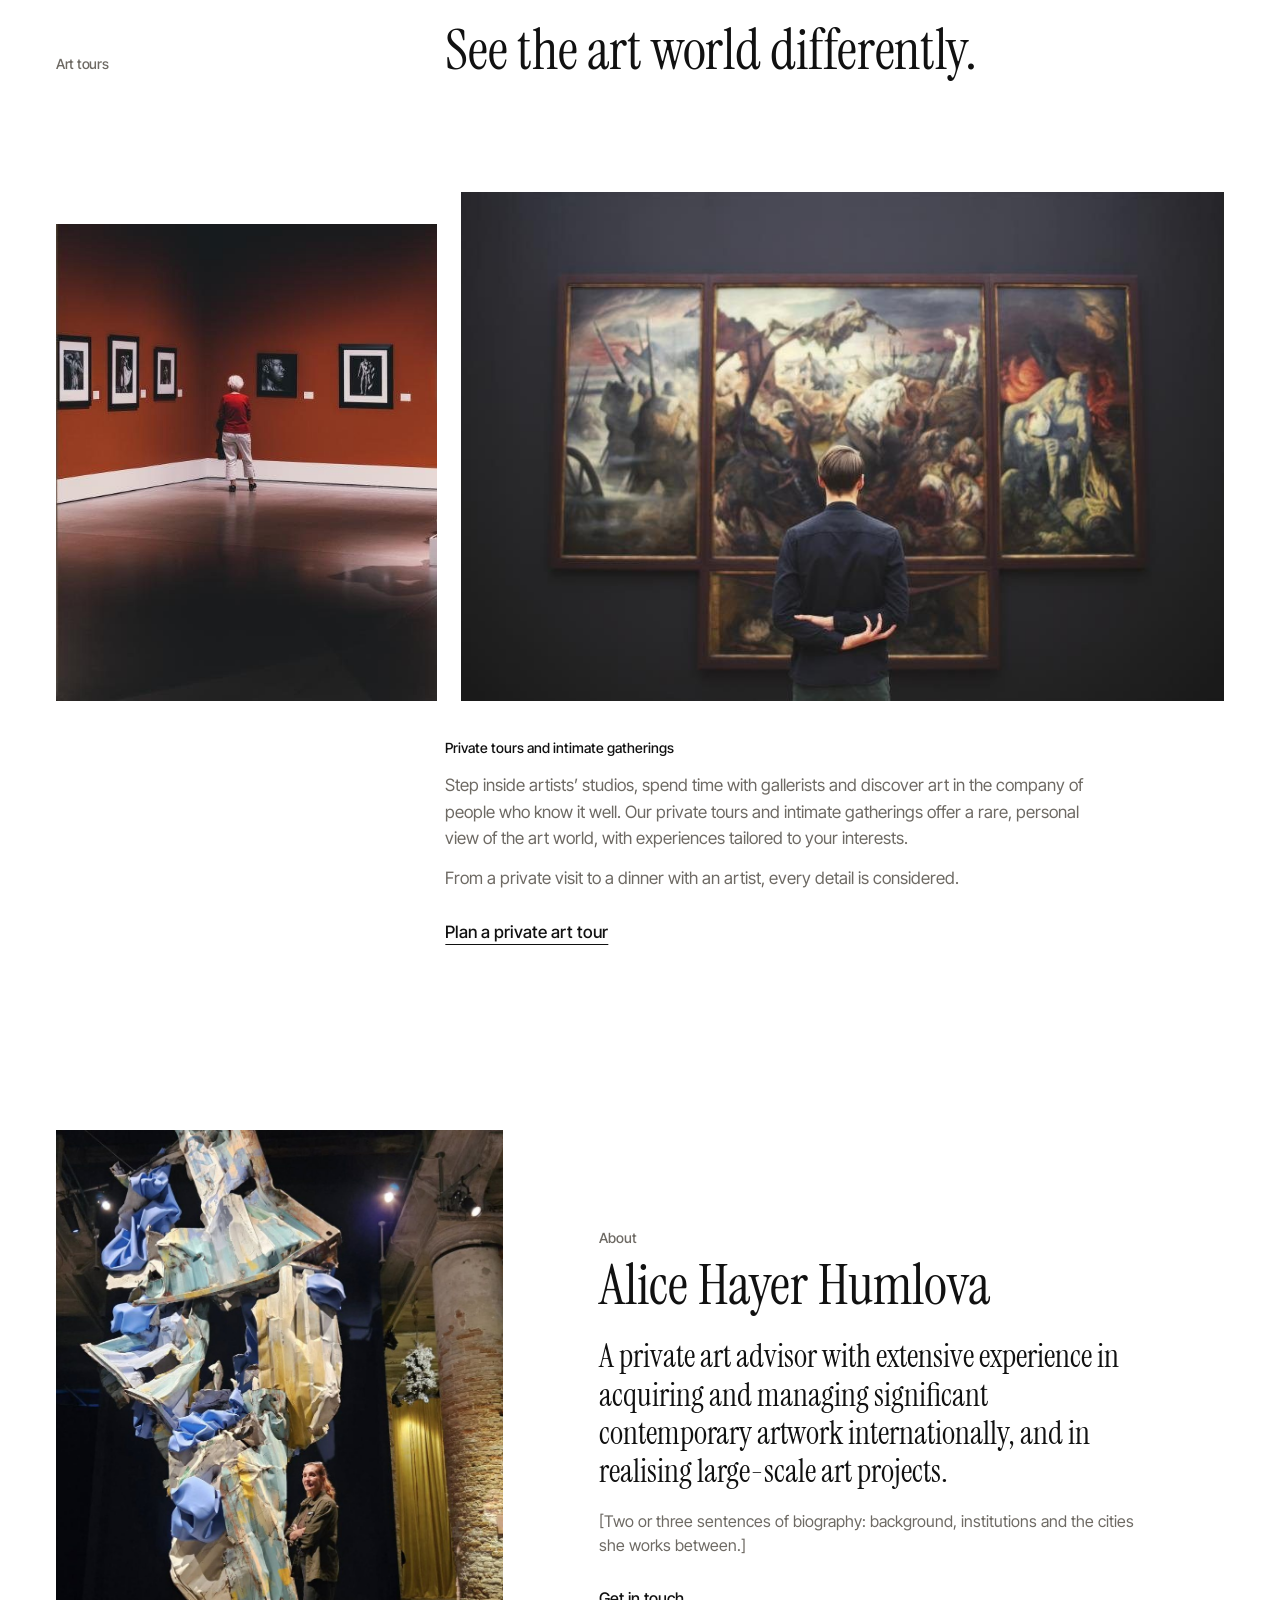
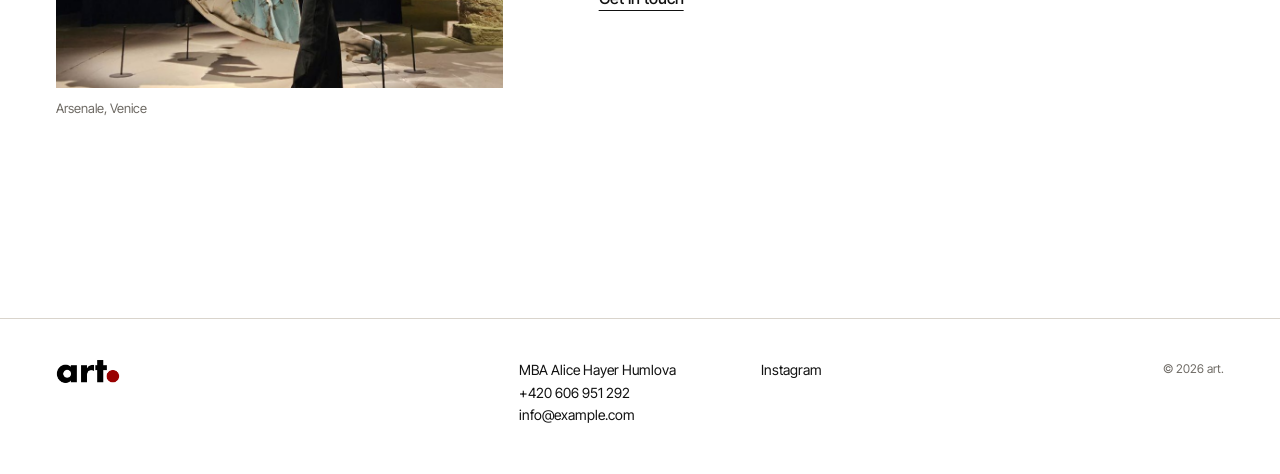
==== commit 03ae138e: "Move contact details into a low-key footer; add Instagram link Remove the Contact section. The foote" ====
--- a/index.html
+++ b/index.html
@@ -119,23 +119,19 @@
     </div>
   </section>
 
-  <section class="contact wrap" id="contact">
-    <h2>Contact<span class="dot">.</span></h2>
-    <div class="contact__body">
-      <a class="contact__mail" href="mailto:info@example.com">info@example.com</a>
-      <dl class="contact__list">
-        <div><dt>Advisor</dt><dd>MBA Alice Hayer Humlova</dd></div>
-        <div><dt>Phone</dt><dd><a href="tel:+420606951292">+420 606 951 292</a></dd></div>
-        <div><dt>Instagram</dt><dd><a href="https://instagram.com/" rel="noopener">@art.advisory</a></dd></div>
-      </dl>
-    </div>
-  </section>
-
 </main>
 
-<footer class="footer wrap">
-  <img src="assets/logo-dark.png" alt="art." width="920" height="360" loading="lazy">
-  <span>© 2026</span>
+<footer class="footer wrap" id="contact">
+  <img class="footer__logo" src="assets/logo-dark.png" alt="art." width="920" height="360" loading="lazy">
+  <div class="footer__col">
+    <p>MBA Alice Hayer Humlova</p>
+    <a href="tel:+420606951292">+420 606 951 292</a>
+    <a href="mailto:info@example.com">info@example.com</a>
+  </div>
+  <div class="footer__col">
+    <a href="https://www.instagram.com/alice_at_artdot/" rel="noopener" target="_blank">Instagram</a>
+  </div>
+  <p class="footer__copy">© 2026 art.</p>
 </footer>
 
 <script src="script.js" defer></script>
--- a/styles.css
+++ b/styles.css
@@ -283,53 +283,24 @@
   scroll-snap-align: start;
 }
 
-/* ---------- Contact ---------- */
-
-.contact {
-  display: flex;
-  flex-direction: column;
-  align-items: flex-start;
-  gap: 6px;
-  padding-top: 136px;
-  padding-bottom: 120px;
-}
-.contact h2 { margin-bottom: 22px; font: 34px/1 var(--serif); }
-.contact__body { display: flex; flex-direction: column; gap: 32px; width: 100%; }
-.contact a { text-decoration: none; }
-.contact a:hover { color: var(--red); }
-.contact a.contact__mail {
-  display: inline-flex;
-  align-items: center;
-  min-height: 44px;
-  font: 30px/1.1 var(--serif);
-  text-decoration: underline;
-  text-decoration-thickness: 1px;
-  text-underline-offset: 6px;
-  align-self: flex-start;
-}
-.contact__list {
+/* ---------- Footer (holds contact details) ---------- */
+
+.footer {
   display: grid;
   grid-template-columns: 1fr 1fr;
   gap: 28px 20px;
-  margin: 0;
-}
-.contact__list dt { margin-bottom: 6px; font-size: 14px; color: var(--stone); }
-.contact__list dd { margin: 0; font-size: 16px; line-height: 1.5; }
-.contact__list dd a { display: inline-flex; min-height: 24px; }
-
-/* ---------- Footer ---------- */
-
-.footer {
-  display: flex;
-  align-items: center;
-  justify-content: space-between;
-  padding-top: 24px;
-  padding-bottom: 32px;
+  margin-top: 136px;
+  padding-top: 32px;
+  padding-bottom: 36px;
   border-top: 1px solid var(--plaster);
-  font-size: 12px;
-  color: var(--stone);
-}
-.footer img { width: 56px; }
+  font-size: 14px;
+  line-height: 1.6;
+}
+.footer__logo { grid-column: 1 / -1; width: 56px; }
+.footer__col { display: flex; flex-direction: column; align-items: flex-start; }
+.footer a { text-decoration: none; }
+.footer a:hover { color: var(--red); }
+.footer__copy { grid-column: 1 / -1; color: var(--stone); font-size: 12px; }
 
 /* ---------- Desktop ---------- */
 
@@ -404,17 +375,13 @@
 
   .wide { aspect-ratio: 21 / 9; }
 
-  .contact {
-    display: grid;
-    grid-template-columns: 1fr 2fr;
-    padding-top: 220px;
-    padding-bottom: 180px;
+  .footer {
+    grid-template-columns: 2fr 1fr 1fr 1fr;
+    align-items: start;
+    margin-top: 200px;
+    padding-top: 40px;
+    padding-bottom: 48px;
   }
-  .contact h2 { margin: 0; font-size: 56px; }
-  .contact__body { gap: 56px; }
-  .contact a.contact__mail { font-size: 64px; }
-  .contact__list { grid-template-columns: repeat(3, minmax(0, 1fr)); gap: 32px; }
-  .contact__list dd { font-size: 17px; }
-
-  .footer img { width: 64px; }
-}
+  .footer__logo { grid-column: auto; width: 64px; }
+  .footer__copy { grid-column: auto; justify-self: end; }
+}
